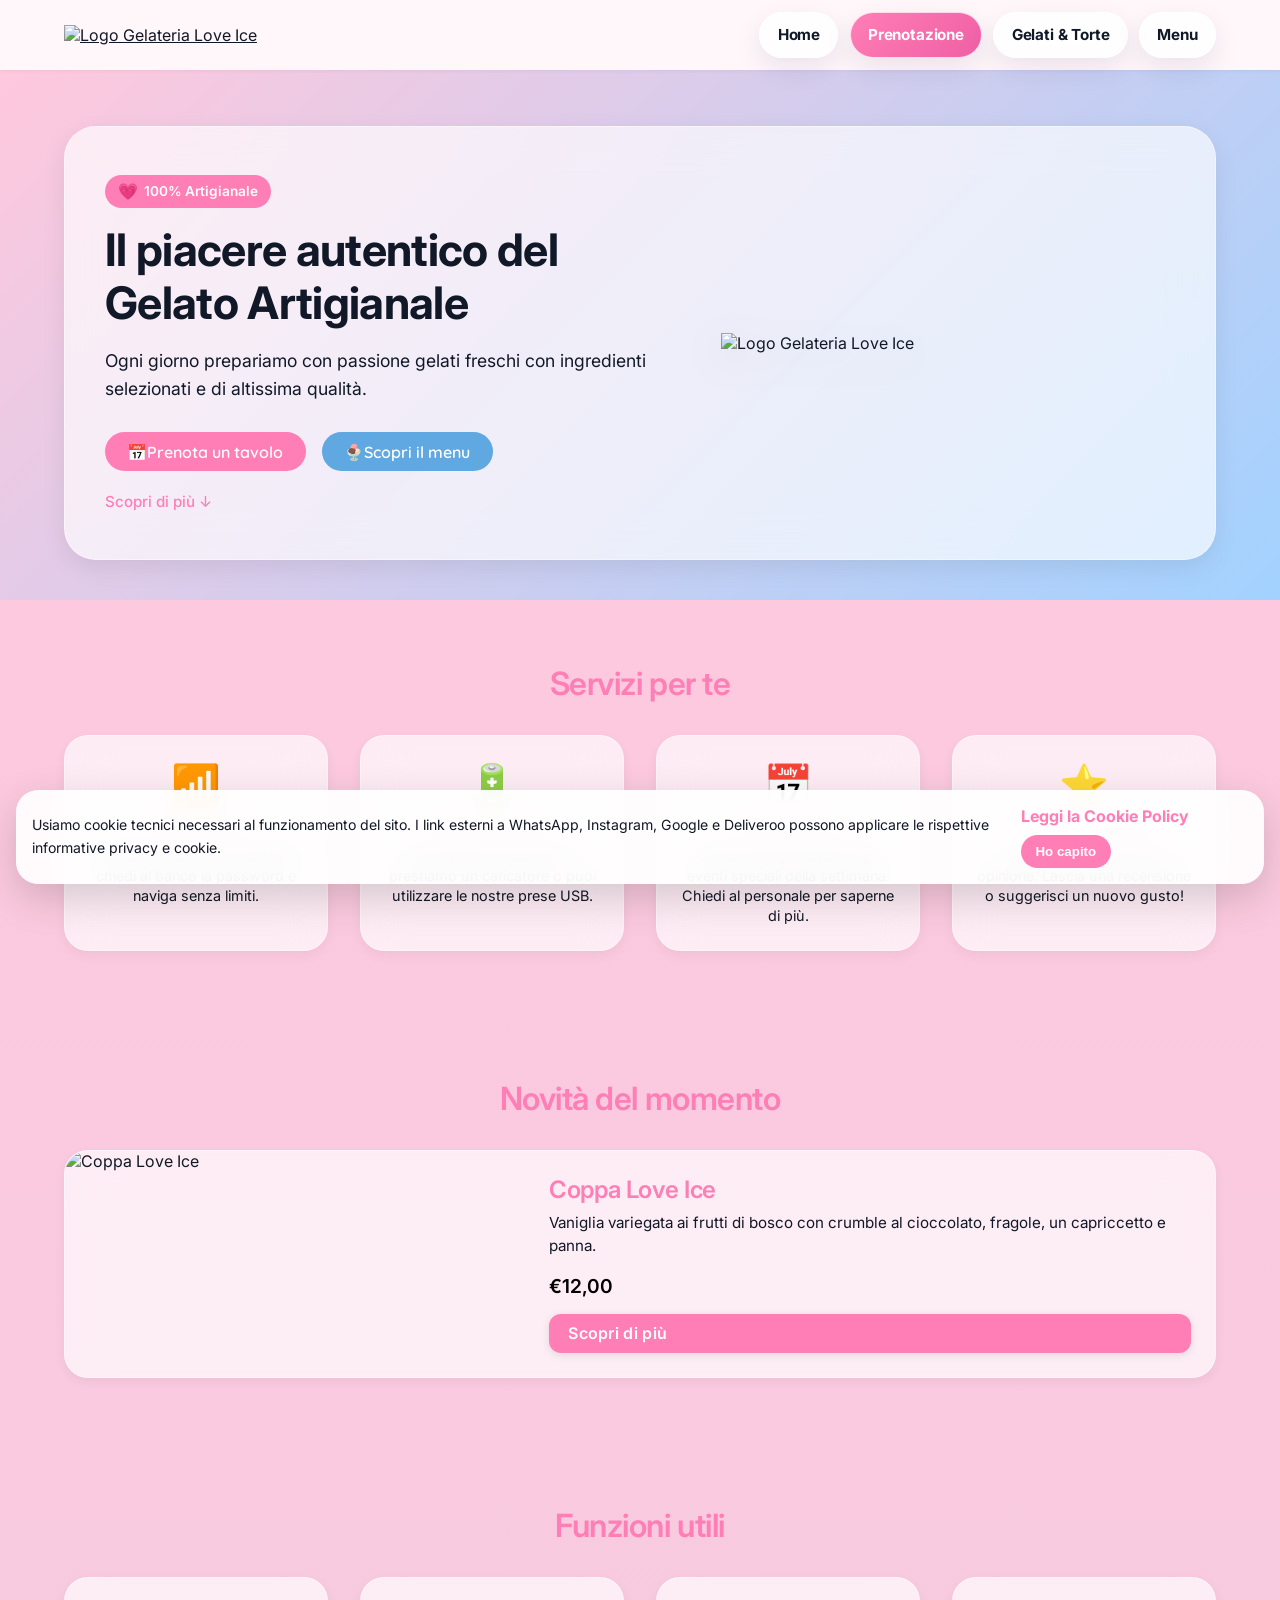
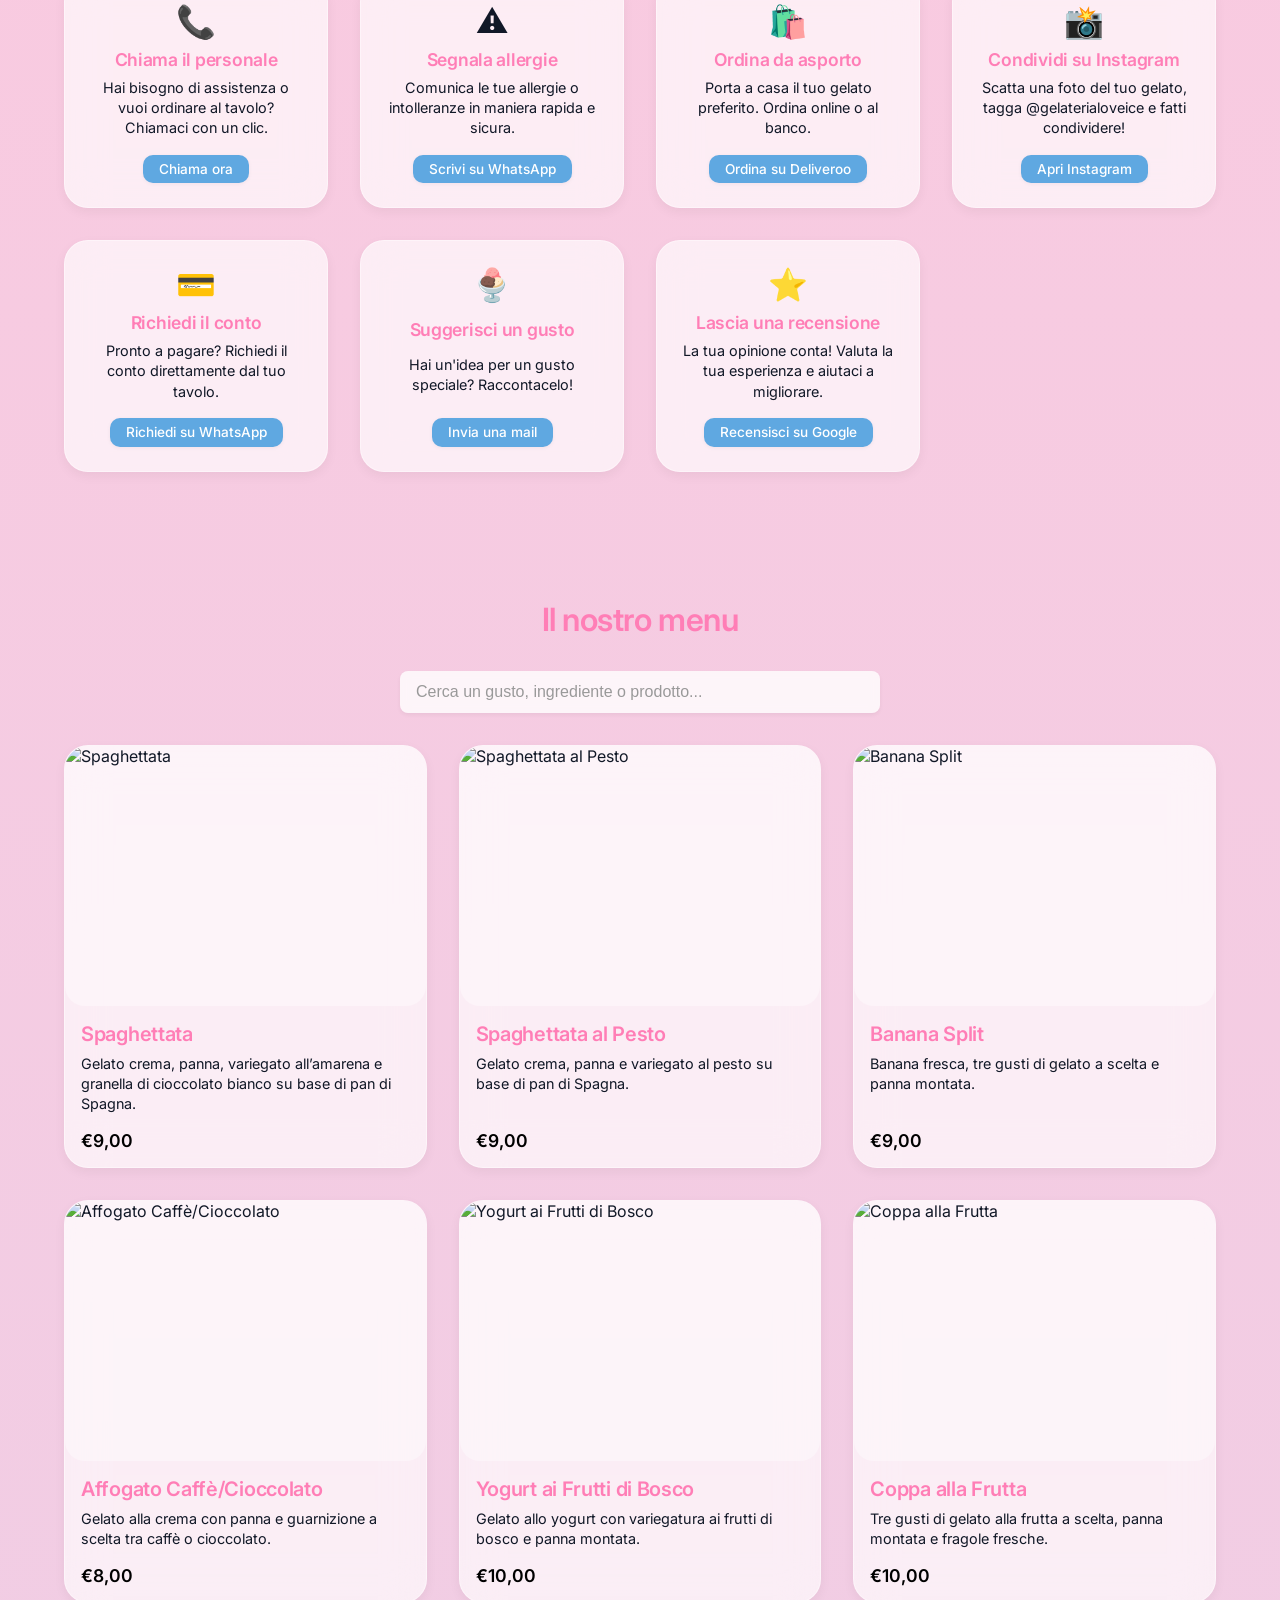
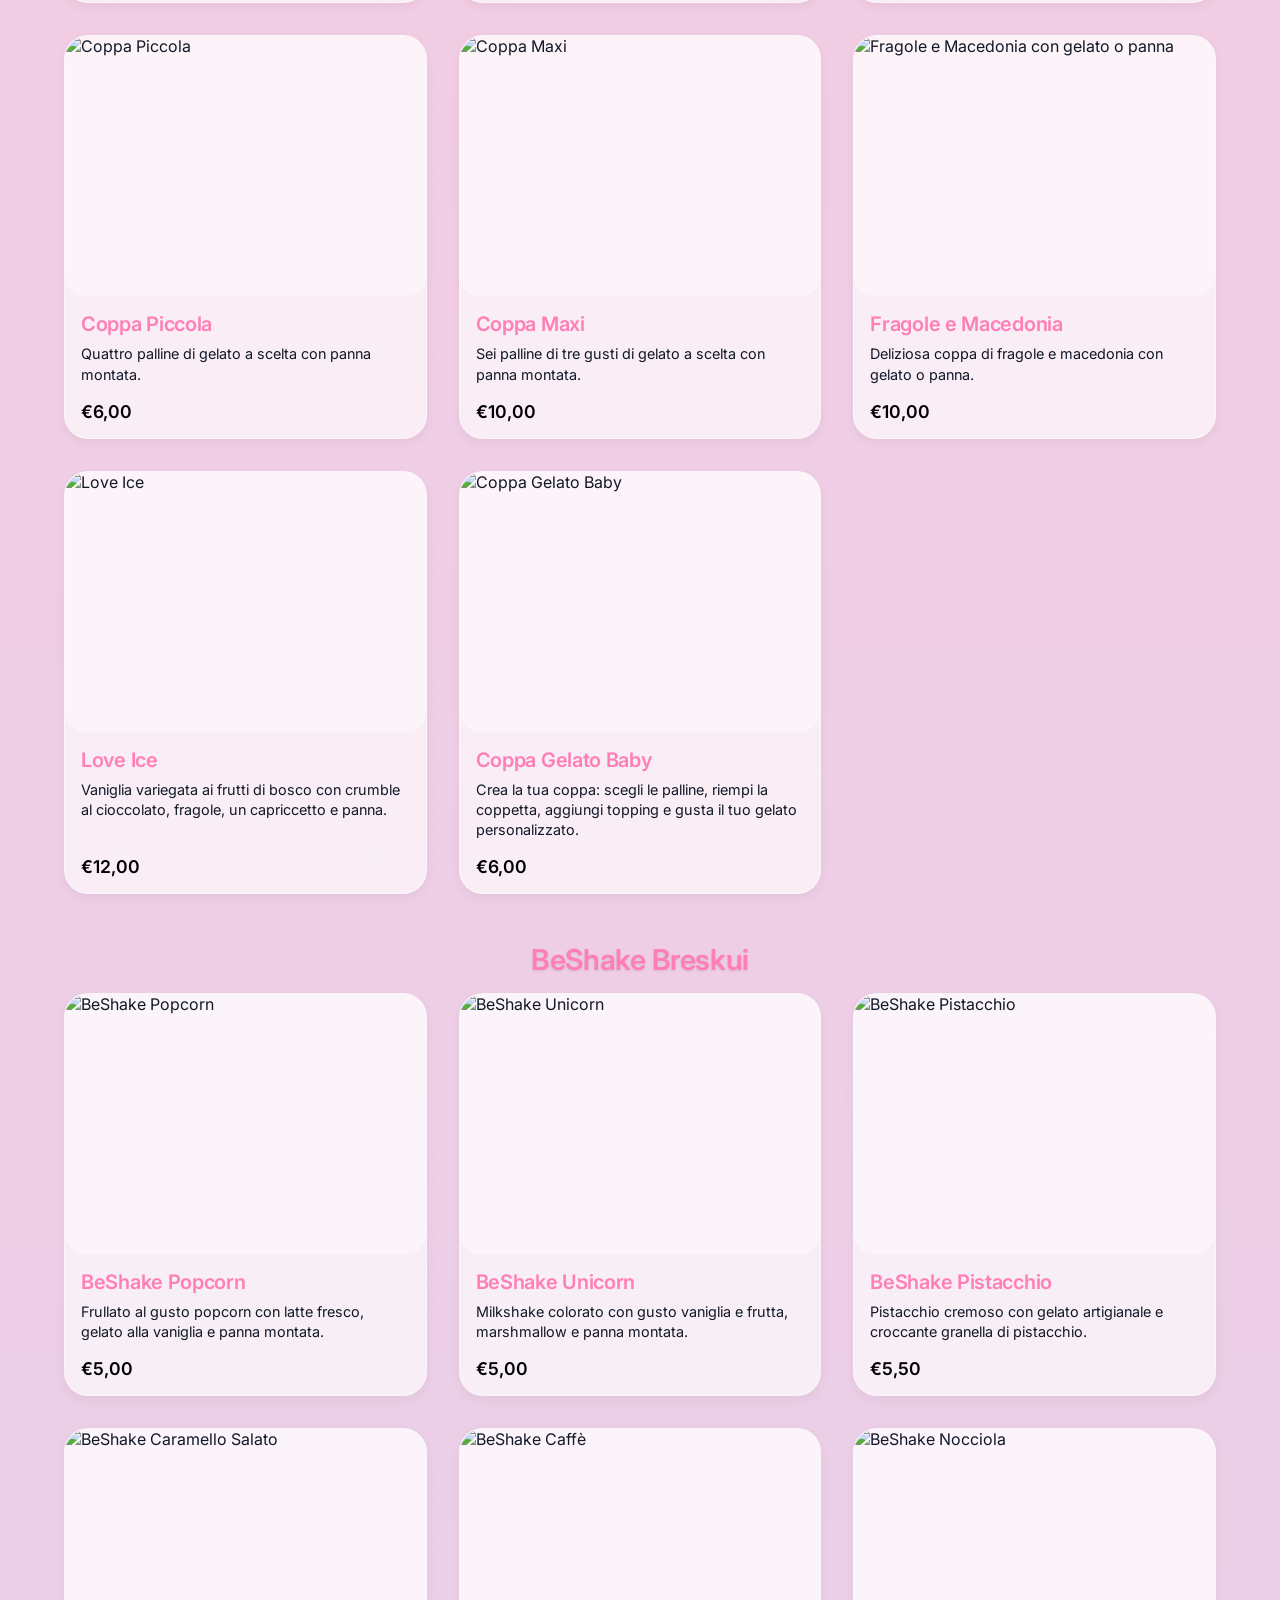
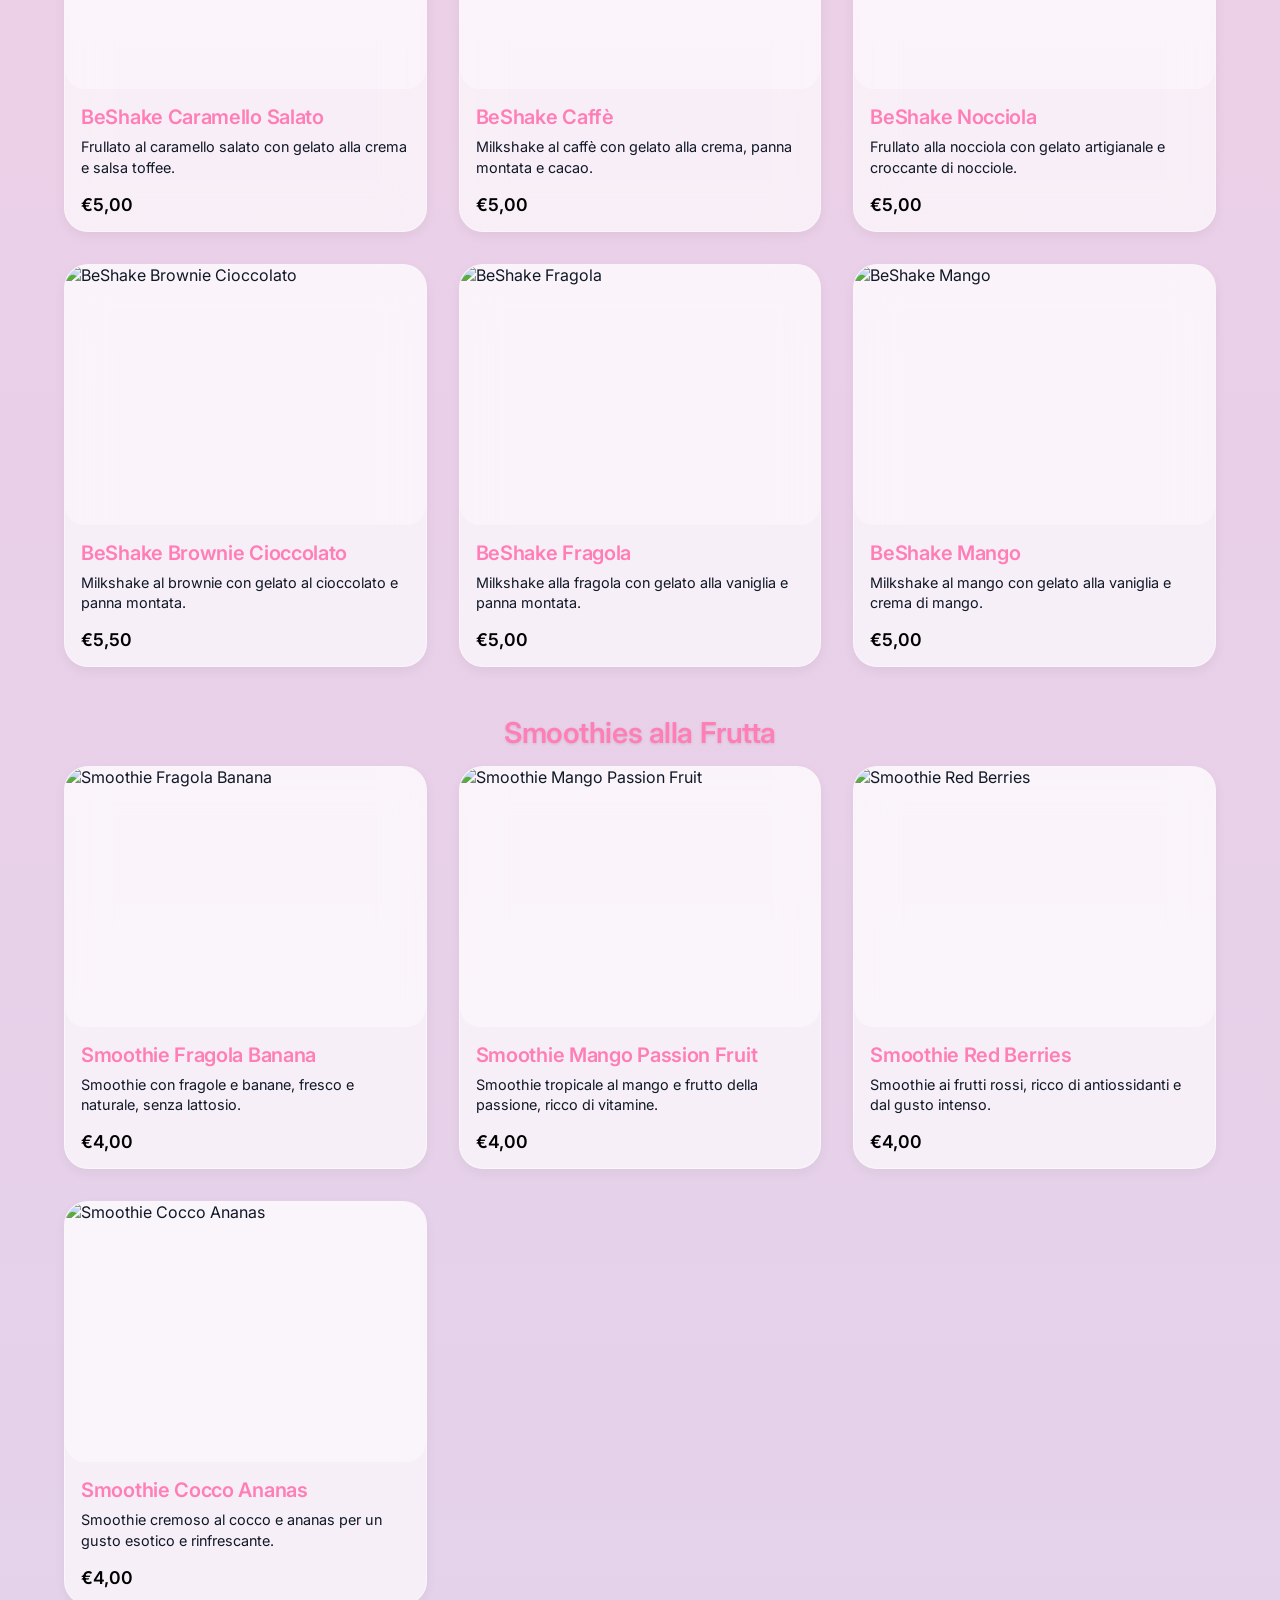
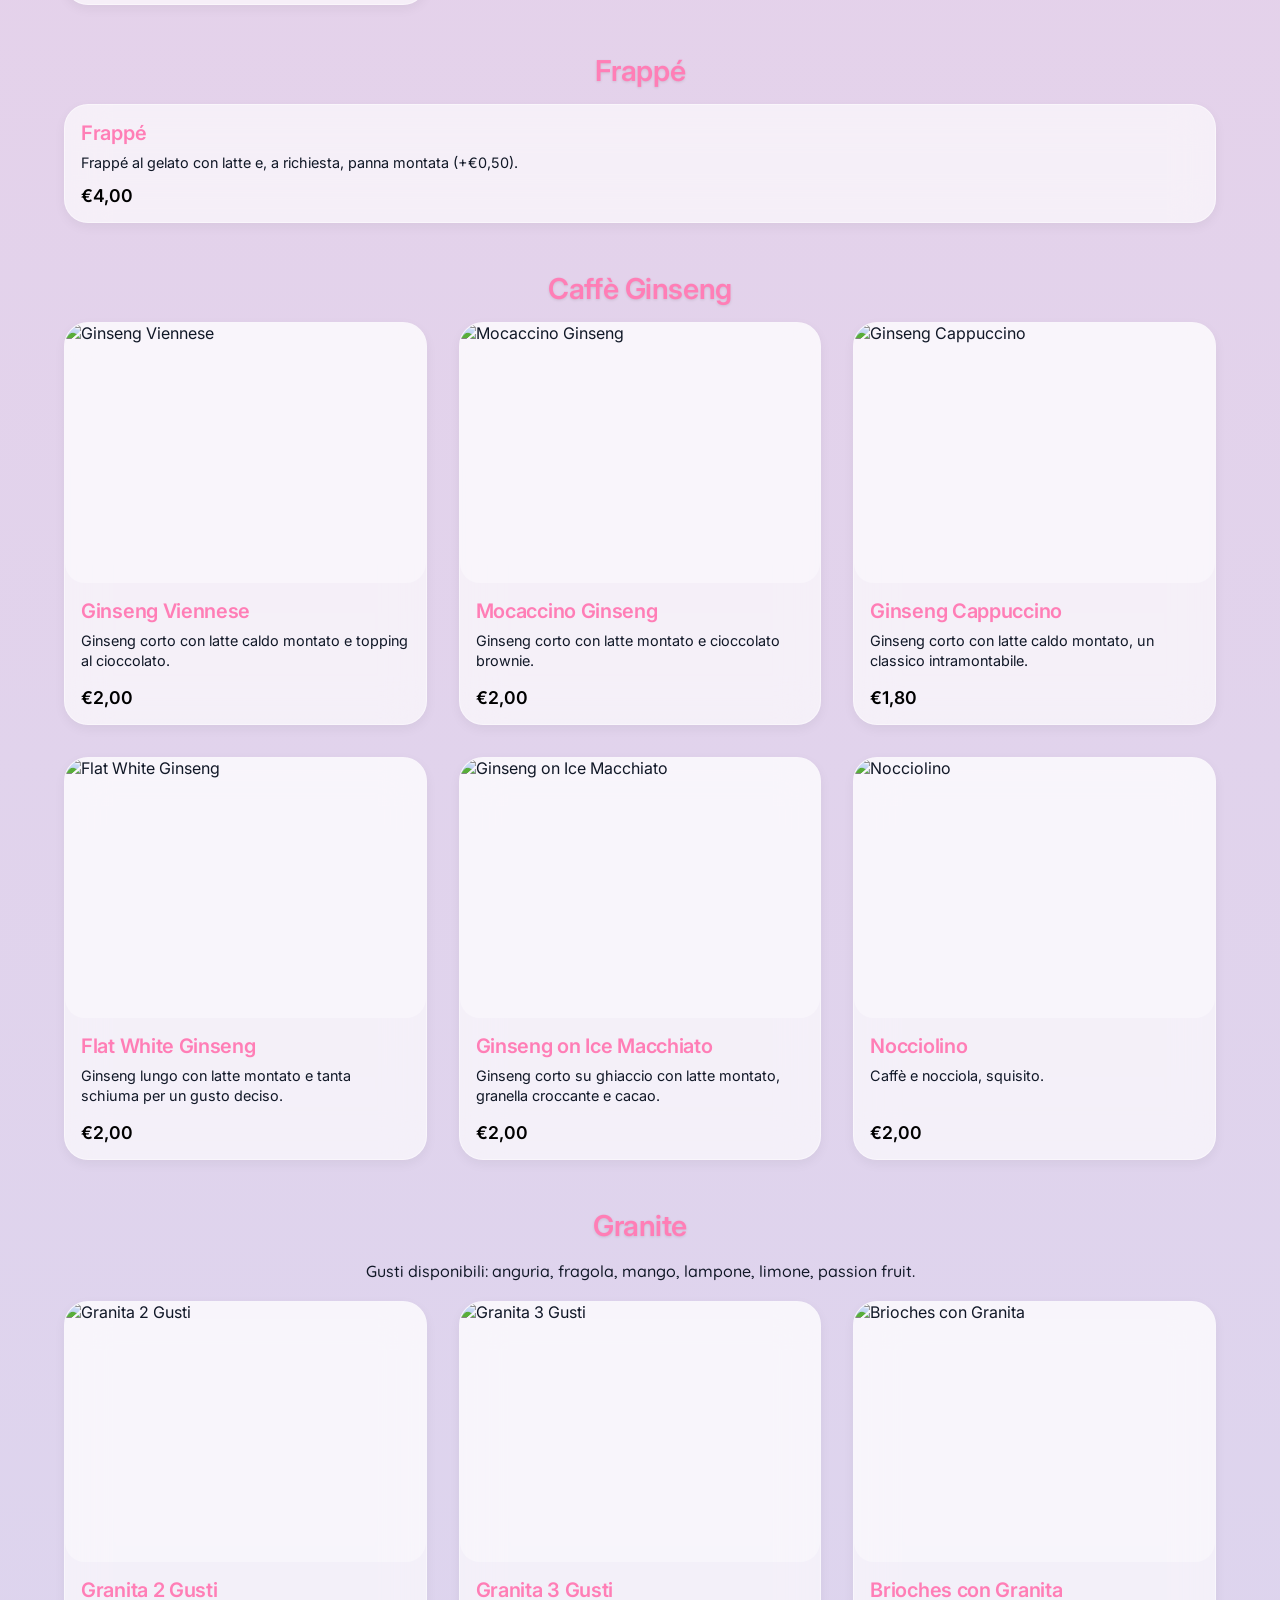
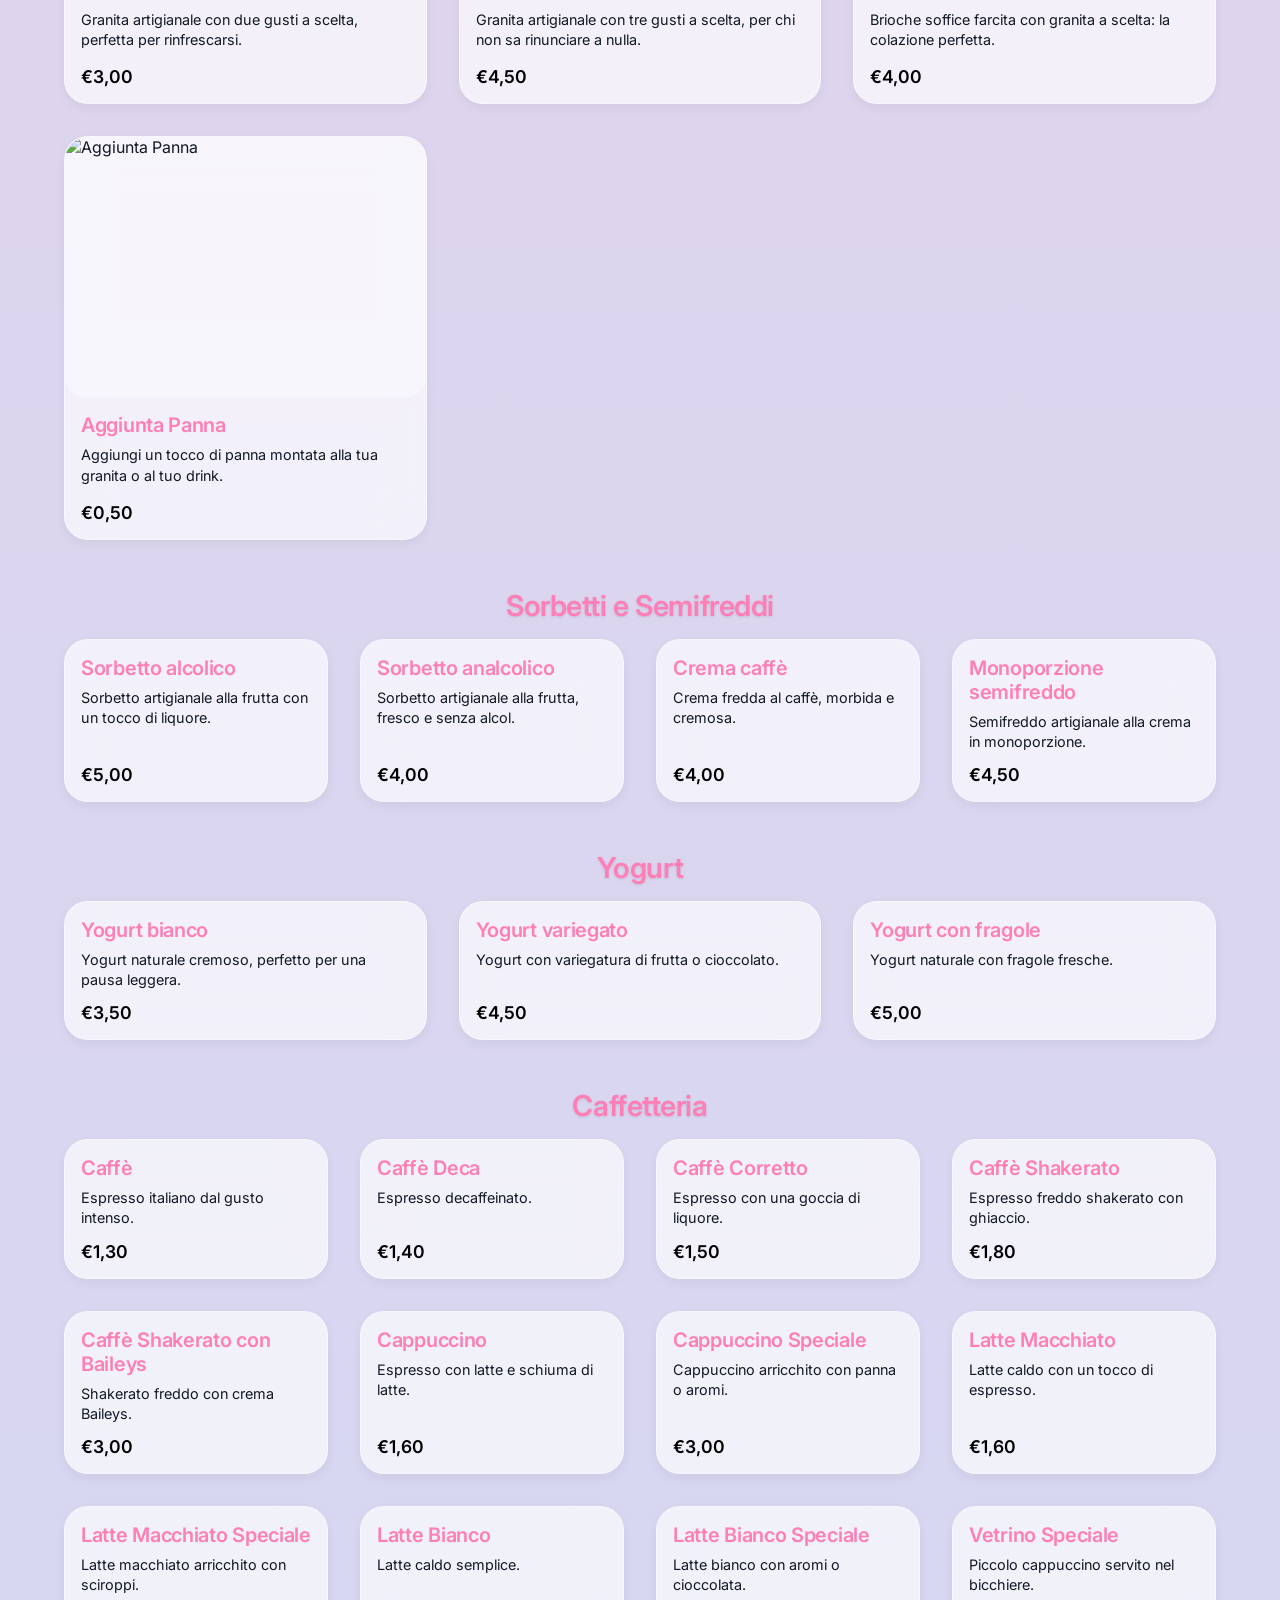
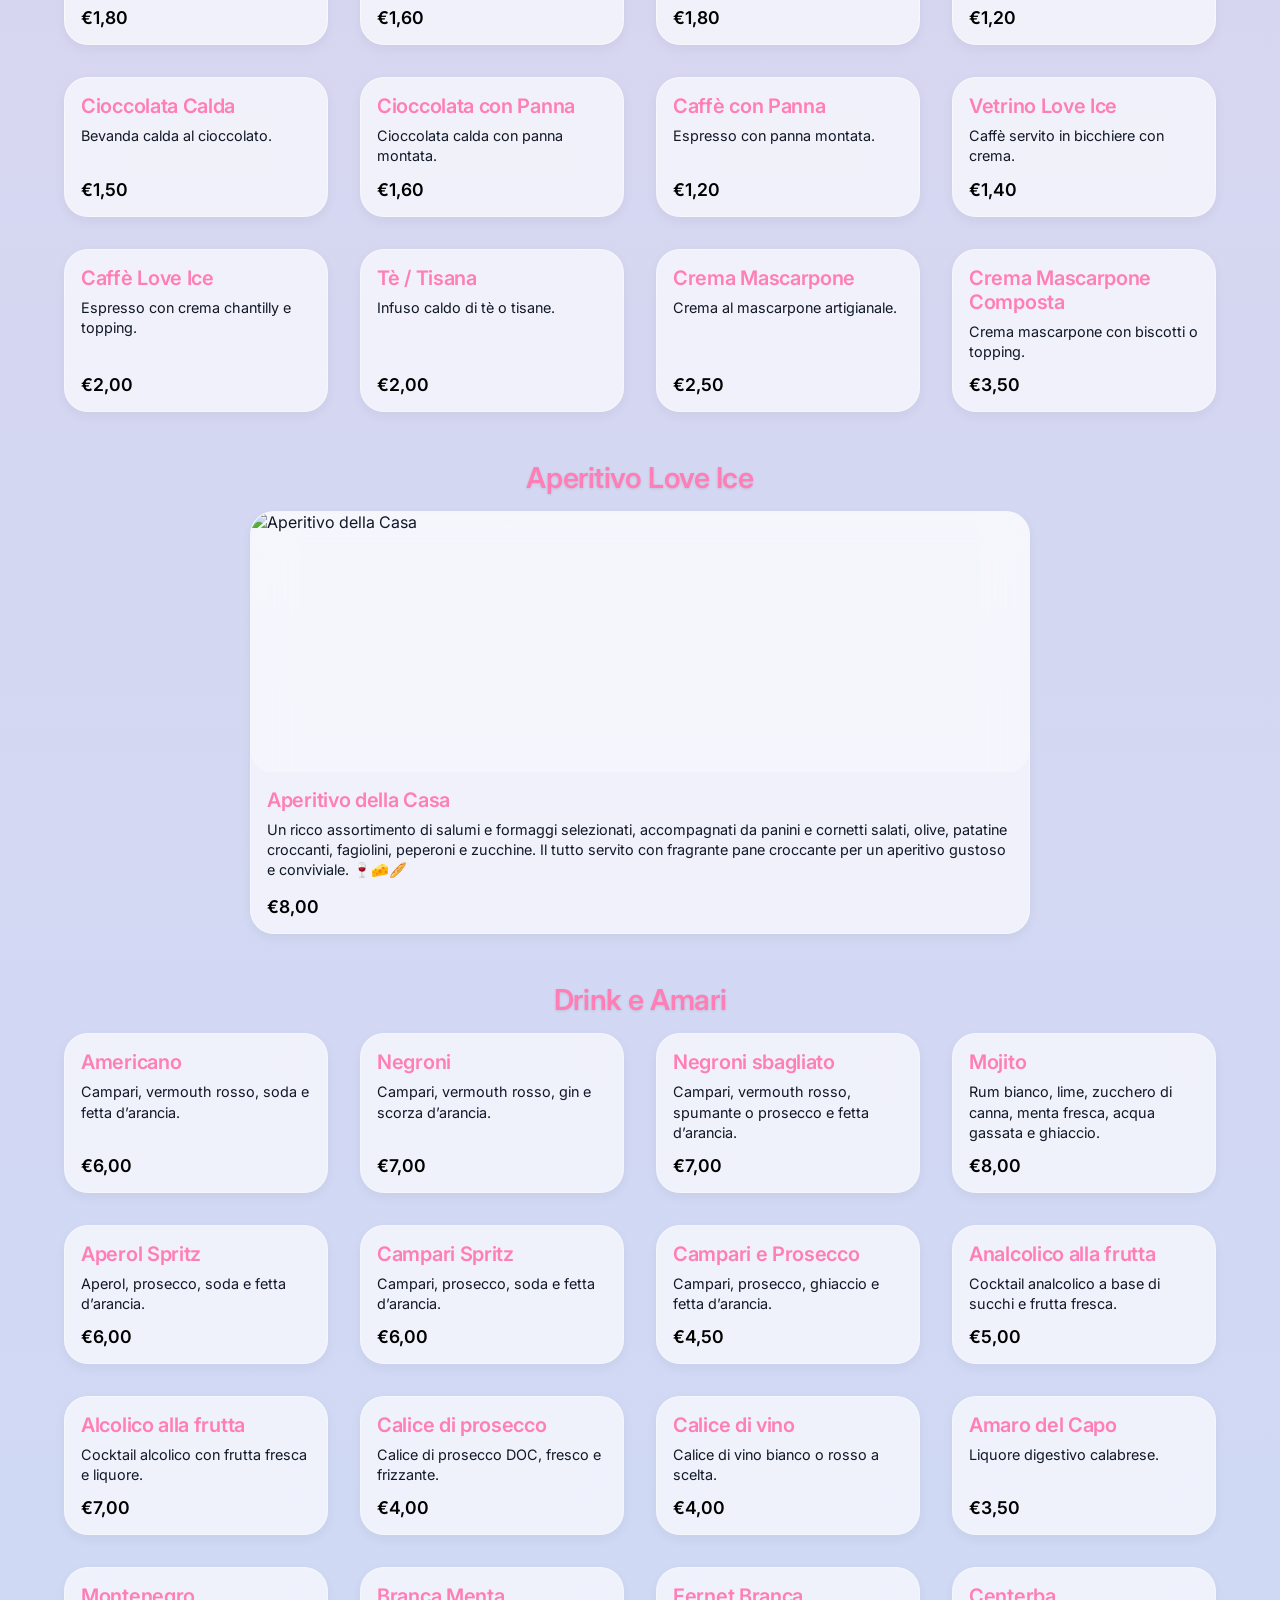
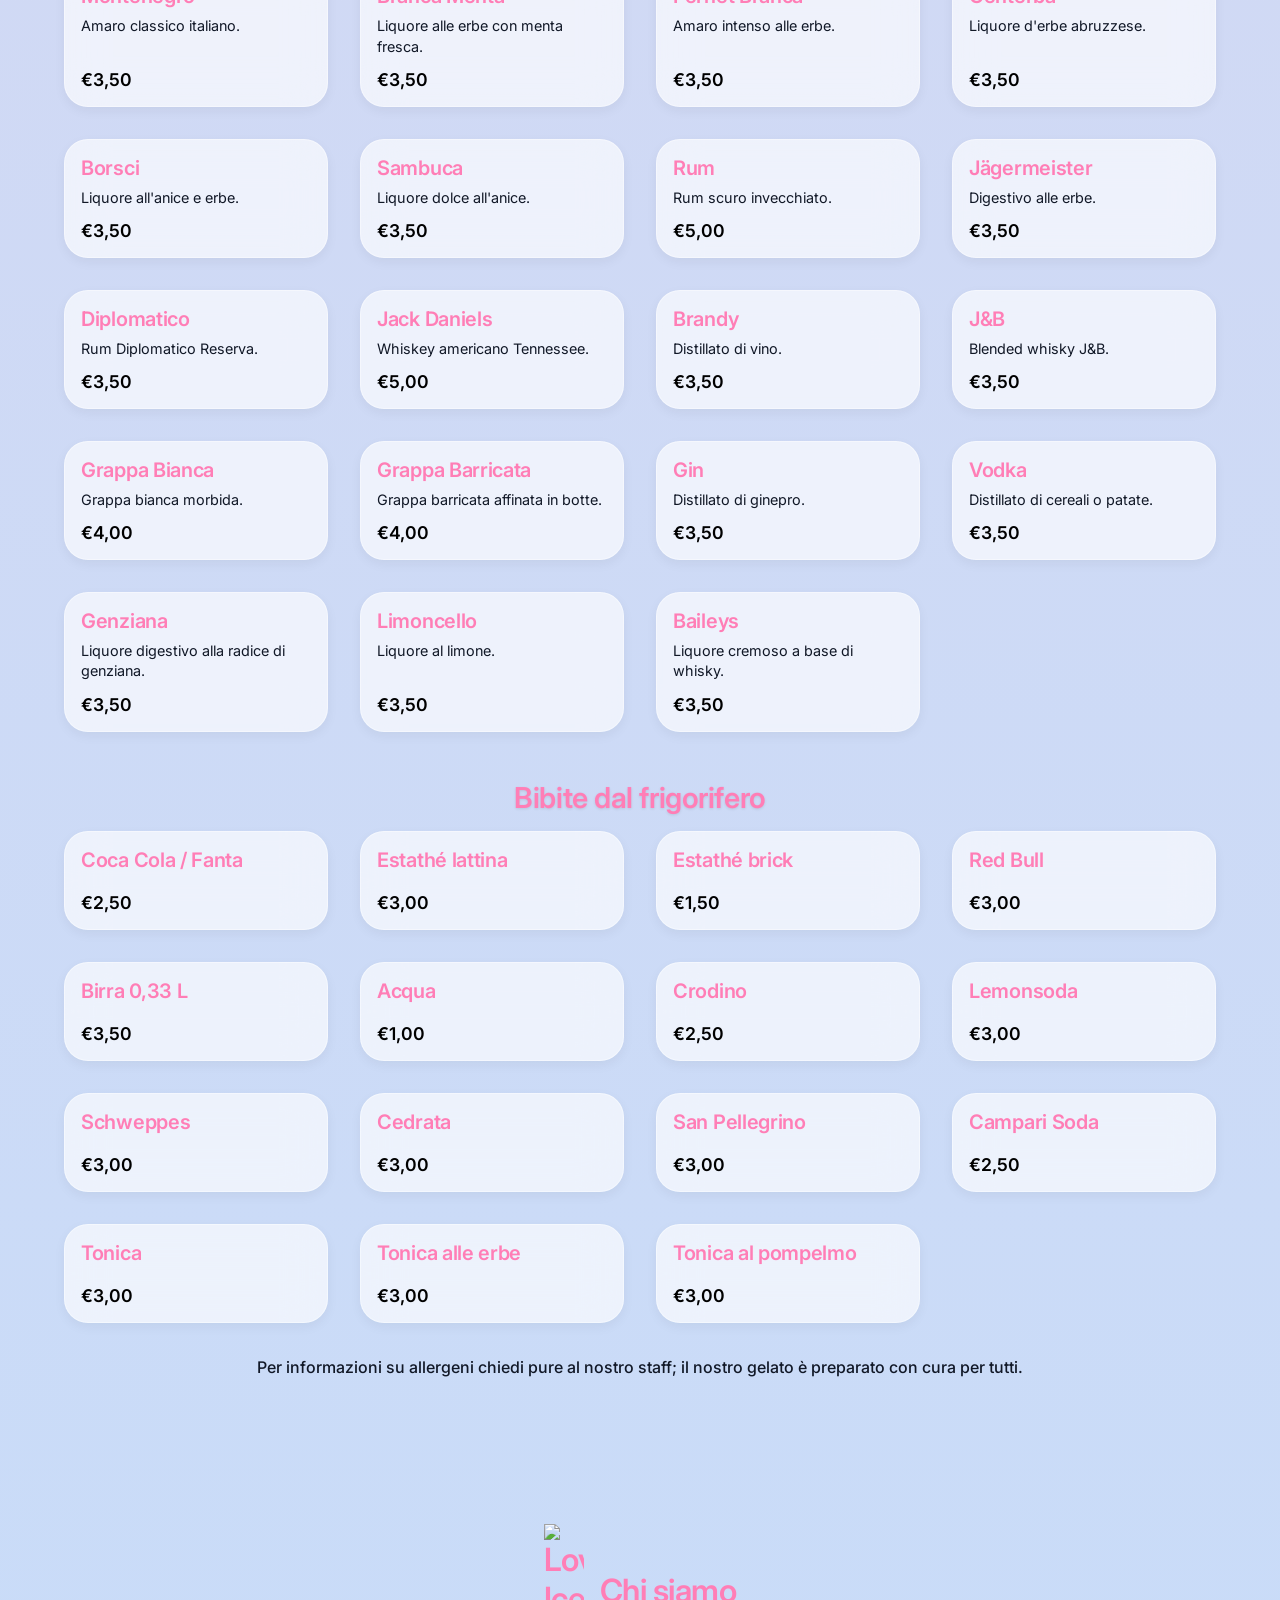
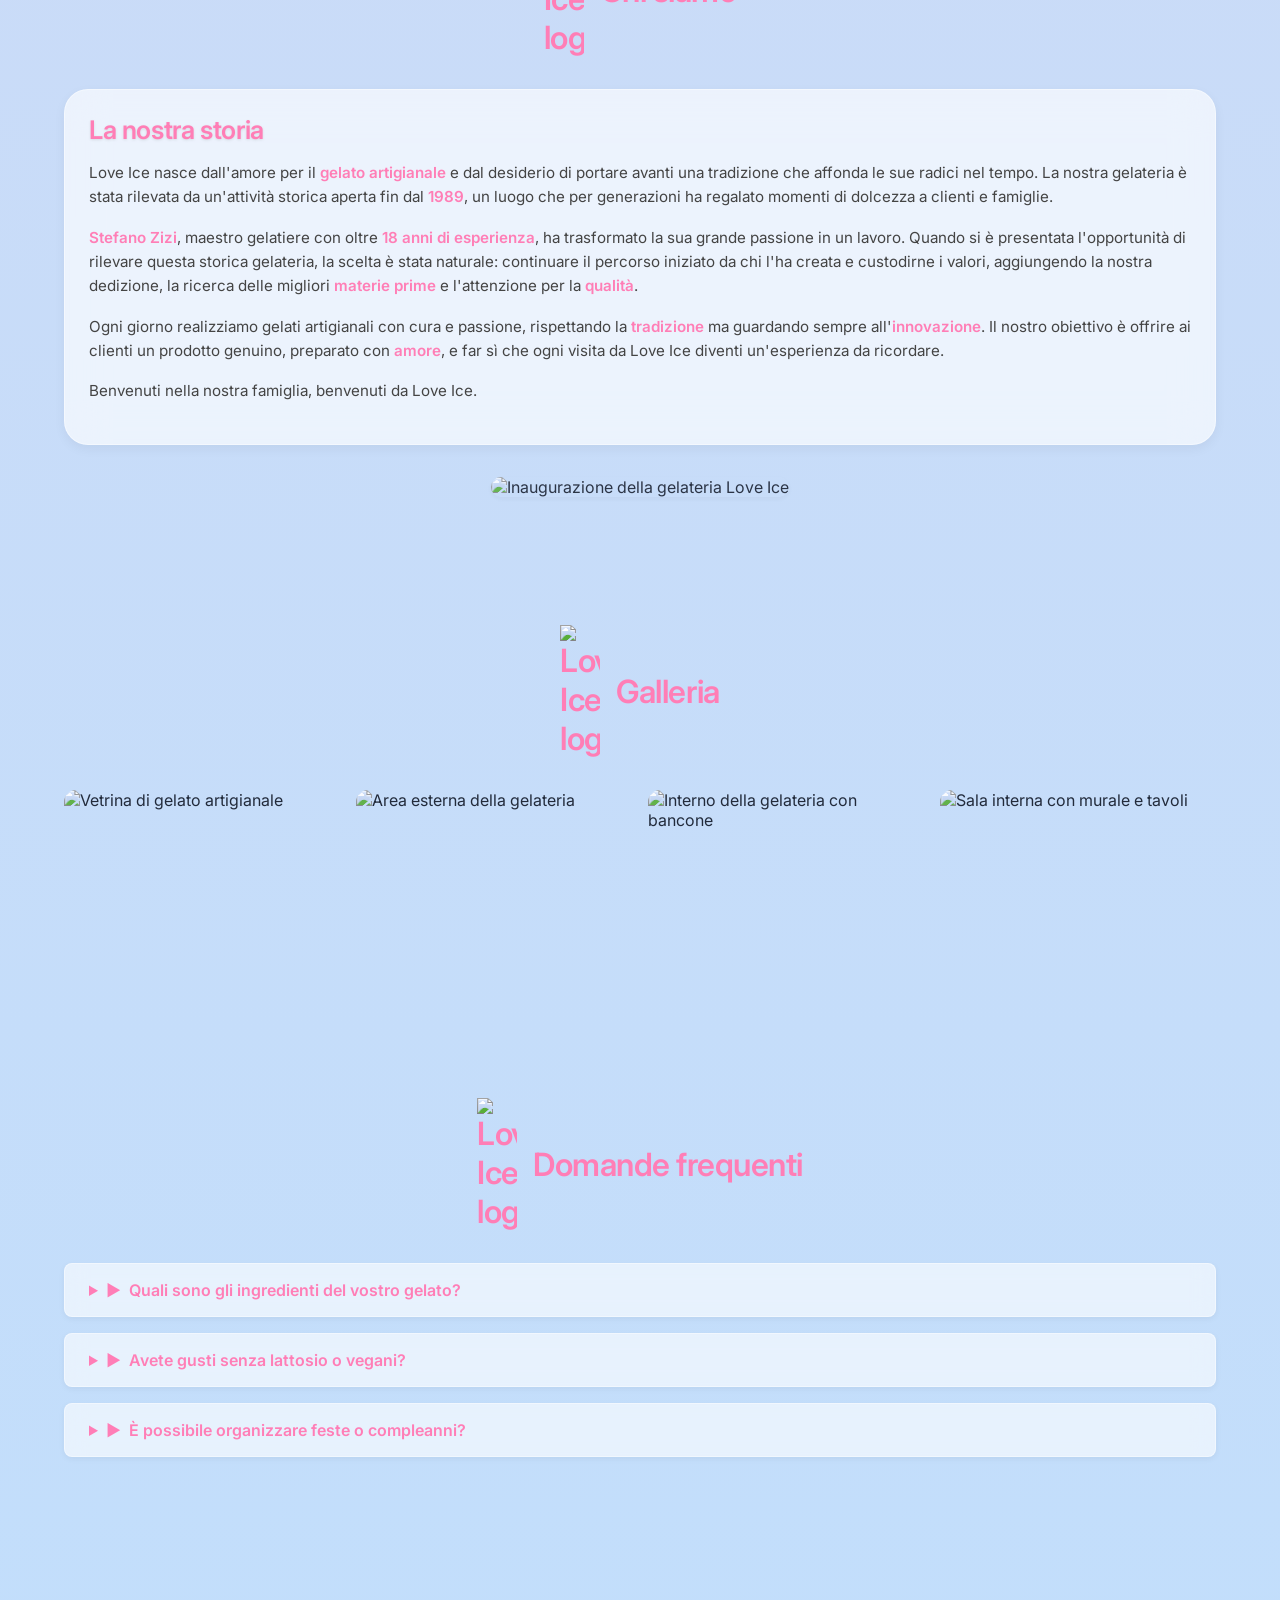
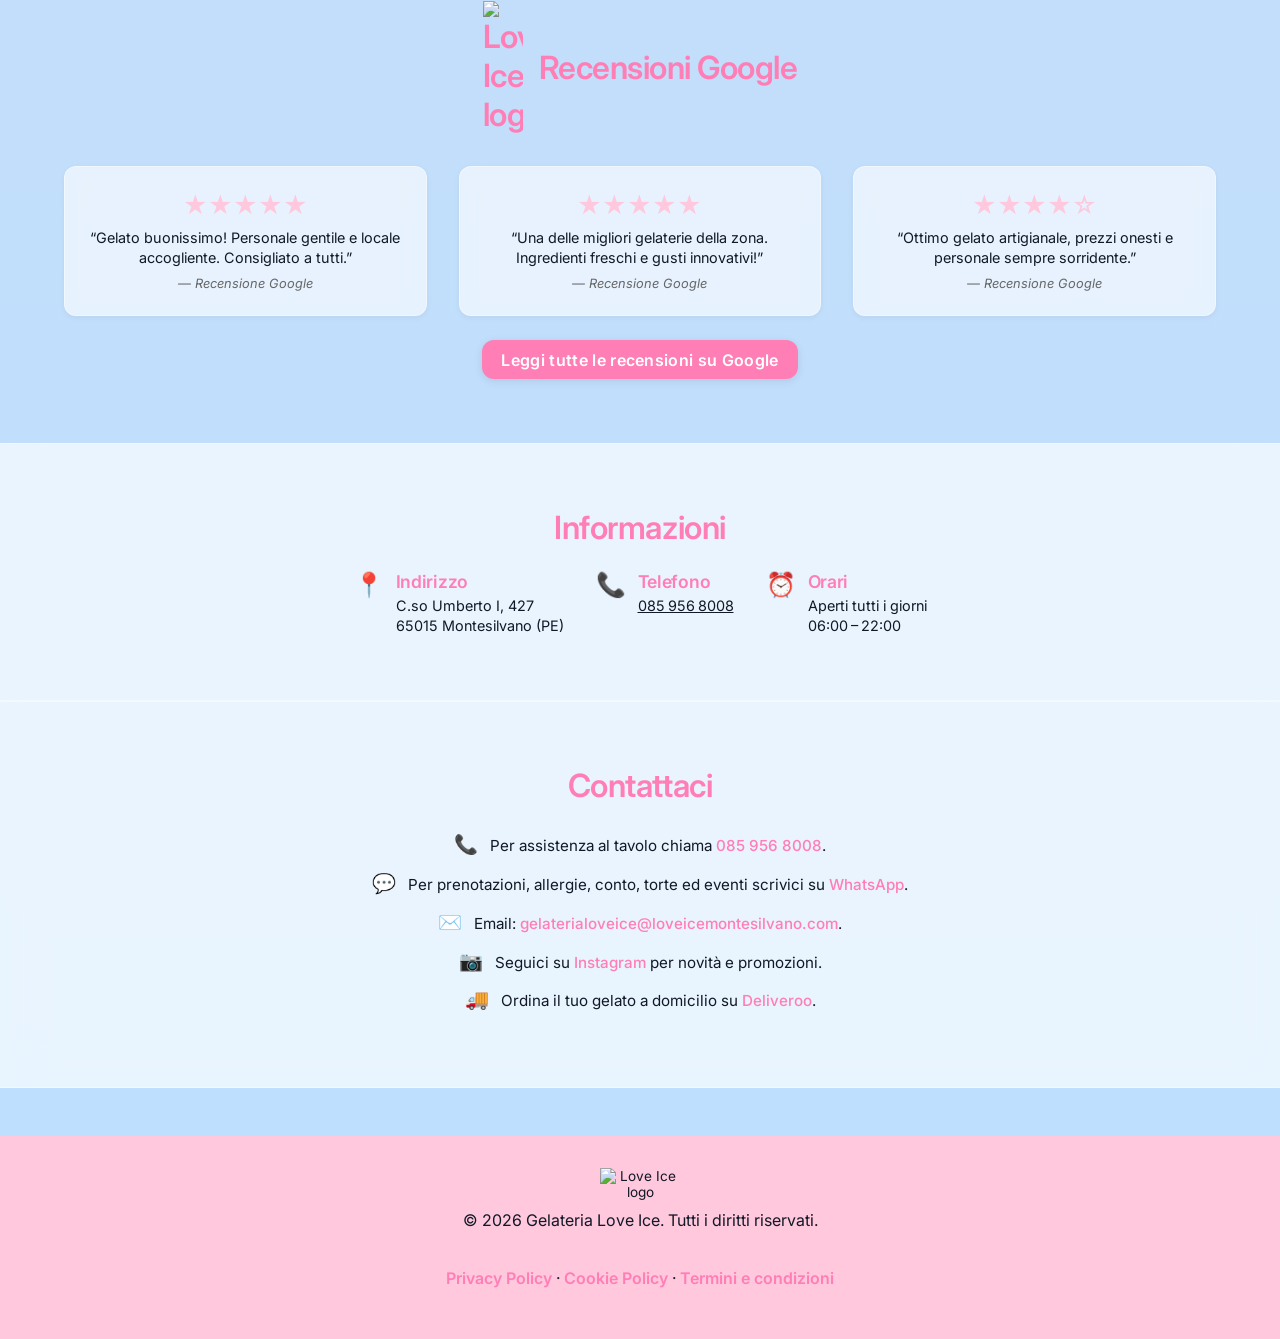
==== index.html @ 6ed5bb7e "Add files via upload Prima pubblicazione sito Love Ice" ====
<!DOCTYPE html>

<html lang="it">
<head>
<meta charset="utf-8"/>
<meta content="width=device-width, initial-scale=1.0" name="viewport"/>
<title>Gelateria Love Ice · Menu</title>
<!-- I font premium sono importati direttamente nel file CSS -->
<!-- Site Styles -->
<!-- Aggiungi un parametro di versione per forzare il ricaricamento della cache CSS -->
<!-- Aggiorna la versione del CSS per forzare il ricaricamento della cache -->
<link href="style.css?v=12" rel="stylesheet"/>
</head>
<body>
<!-- Navigation bar -->
<header class="navbar premium-navbar">
<div class="container nav-shell">
<a aria-label="Gelateria Love Ice - Home" class="brand" href="index.html#home">
<img alt="Logo Gelateria Love Ice" class="logo" src="images/logo_transparent.png"/>
</a>
<nav aria-label="Azioni principali" class="top-actions"><a class="nav-pill" href="index.html#home">Home</a>
<a class="nav-pill nav-pill-primary" href="https://wa.me/393332537622?text=Ciao%20Love%20Ice%2C%20vorrei%20fare%20una%20prenotazione." rel="noopener noreferrer" target="_blank">Prenotazione</a>
<a class="nav-pill" href="gelati_e_torte.html">Gelati &amp; Torte</a>
<a class="nav-pill" href="index.html#menu">Menu</a>
</nav>
</div>
</header>
<!-- Overlay per il menu mobile -->
<!-- Hero section (Home) -->
<section class="hero-section home-hero" id="home">
<div class="hero-card">
<div class="hero-card-left">
<!-- Badge 100% Artigianale -->
<div class="hero-badge"><span class="badge-icon">💗</span> 100% Artigianale</div>
<!-- Titolo principale -->
<h1 class="hero-card-title">Il piacere autentico del <span class="highlight">Gelato Artigianale</span></h1>
<!-- Descrizione -->
<p class="hero-card-description">Ogni giorno prepariamo con passione gelati freschi con ingredienti selezionati e di altissima qualità.</p>
<!-- Pulsanti di invito all'azione -->
<div class="hero-card-buttons">
<a class="btn-primary btn-hero" href="https://wa.me/393332537622?text=Ciao%20Love%20Ice%2C%20vorrei%20fare%20una%20prenotazione." rel="noopener noreferrer" target="_blank"><span class="btn-icon">📅</span>Prenota un tavolo</a>
<a class="btn-secondary btn-hero" href="#menu"><span class="btn-icon">🍨</span>Scopri il menu</a>
</div>
<!-- Link per scorrere verso il menu -->
<a class="hero-card-learn-more" href="#menu">Scopri di più ↓</a>
</div>
<div class="hero-card-right">
<img alt="Logo Gelateria Love Ice" src="images/logo_transparent.png"/>
</div>
</div>
</section>
<!-- Services section: servizi offerti al tavolo -->
<section class="services-section">
<div class="container">
<h2>Servizi per te</h2>
<div class="services-grid">
<div class="service-card">
<div class="service-icon">📶</div>
<h3>Wi‑Fi gratuito</h3>
<p>Connettiti alla nostra rete Wi‑Fi: chiedi al banco la password e naviga senza limiti.</p>
</div>
<div class="service-card">
<div class="service-icon">🔋</div>
<h3>Ricarica telefono</h3>
<p>Hai il telefono scarico? Ti prestiamo un caricatore o puoi utilizzare le nostre prese USB.</p>
</div>
<div class="service-card">
<div class="service-icon">📅</div>
<h3>Eventi &amp; novità</h3>
<p>Scopri le degustazioni e gli eventi speciali della settimana. Chiedi al personale per saperne di più.</p>
</div>
<div class="service-card">
<div class="service-icon">⭐</div>
<h3>Lascia un feedback</h3>
<p>Ci piace ascoltare la tua opinione. Lascia una recensione o suggerisci un nuovo gusto!</p>
</div>
</div>
</div>
</section>
<!-- Highlight section: novità del momento -->
<section class="highlight-section">
<div class="container">
<h2>Novità del momento</h2>
<div class="highlight-card">
<div class="highlight-img-wrapper">
<!-- Custom image for Coppa Love Ice -->
<img alt="Coppa Love Ice" class="highlight-img" src="images/love_ice.jpg"/>
</div>
<div class="highlight-content">
<h3>Coppa Love Ice</h3>
<p>Vaniglia variegata ai frutti di bosco con crumble al cioccolato, fragole, un capriccetto e panna.</p>
<span class="price">€12,00</span>
<a class="btn" href="#menu">Scopri di più</a>
</div>
</div>
</div>
</section>
<!-- Funzioni utili: strumenti interattivi -->
<section class="funzioni-section" id="funzioni">
<div class="container">
<h2>Funzioni utili</h2>
<div class="funzioni-grid">
<div class="funzione-card">
<div class="funzione-icon">📞</div>
<h3>Chiama il personale</h3>
<p>Hai bisogno di assistenza o vuoi ordinare al tavolo? Chiamaci con un clic.</p>
<a class="btn-small" href="tel:+390859568008">Chiama ora</a>
</div>
<div class="funzione-card">
<div class="funzione-icon">⚠️</div>
<h3>Segnala allergie</h3>
<p>Comunica le tue allergie o intolleranze in maniera rapida e sicura.</p>
<a class="btn-small" href="https://wa.me/393332537622?text=Ciao%20Love%20Ice%2C%20vorrei%20segnalare%20allergie%20o%20intolleranze." rel="noopener noreferrer" target="_blank">Scrivi su WhatsApp</a>
</div>
<div class="funzione-card">
<div class="funzione-icon">🛍️</div>
<h3>Ordina da asporto</h3>
<p>Porta a casa il tuo gelato preferito. Ordina online o al banco.</p>
<a class="btn-small" href="https://deliveroo.it/it/menu/Pescara/montesilvano/gelateria-love-ice-di-stefano-zizi-corso-umberto-i-427" rel="noopener noreferrer" target="_blank">Ordina su Deliveroo</a>
</div>
<div class="funzione-card">
<div class="funzione-icon">📸</div>
<h3>Condividi su Instagram</h3>
<p>Scatta una foto del tuo gelato, tagga @gelaterialoveice e fatti condividere!</p>
<a class="btn-small" href="https://www.instagram.com/gelateria_love_ice/" rel="noopener noreferrer" target="_blank">Apri Instagram</a>
</div>
<div class="funzione-card">
<div class="funzione-icon">💳</div>
<h3>Richiedi il conto</h3>
<p>Pronto a pagare? Richiedi il conto direttamente dal tuo tavolo.</p>
<a class="btn-small" href="https://wa.me/393332537622?text=Ciao%20Love%20Ice%2C%20vorrei%20richiedere%20il%20conto%20al%20tavolo." rel="noopener noreferrer" target="_blank">Richiedi su WhatsApp</a>
</div>
<div class="funzione-card">
<div class="funzione-icon">🍨</div>
<h3>Suggerisci un gusto</h3>
<p>Hai un'idea per un gusto speciale? Raccontacelo!</p>
<a class="btn-small" href="mailto:gelaterialoveice@loveicemontesilvano.com?subject=Suggerimento%20nuovo%20gusto">Invia una mail</a>
</div>
<div class="funzione-card">
<div class="funzione-icon">⭐</div>
<h3>Lascia una recensione</h3>
<p>La tua opinione conta! Valuta la tua esperienza e aiutaci a migliorare.</p>
<a class="btn-small" href="https://www.google.com/search?q=Gelateria+Love+Ice+Corso+Umberto+I+427+Montesilvano+recensioni" rel="noopener noreferrer" target="_blank">Recensisci su Google</a>
</div>
</div>
</div>
</section>
<!-- Menu section -->
<section class="menu-section" id="menu">
<div class="container">
<h2>Il nostro menu</h2>
<!-- Barra di ricerca per filtrare i prodotti del menu -->
<div class="menu-search">
<input id="menu-search" placeholder="Cerca un gusto, ingrediente o prodotto..." type="text"/>
</div>
<div class="menu-grid">
<!-- Spaghettata -->
<div class="menu-item">
<!-- Mostra l'immagine completa della spaghettata classica -->
<img alt="Spaghettata" class="item-img" src="images/spaghettata.jpg"/>
<div class="item-content">
<h3>Spaghettata</h3>
<p>Gelato crema, panna, variegato all’amarena e granella di cioccolato bianco su base di pan di Spagna.</p>
<span class="price">€9,00</span>
</div>
</div>
<!-- Spaghettata al Pesto -->
<div class="menu-item">
<!-- Custom image for Spaghettata al Pesto -->
<img alt="Spaghettata al Pesto" class="item-img" src="images/spaghettata-pesto.jpeg"/>
<div class="item-content">
<h3>Spaghettata al Pesto</h3>
<p>Gelato crema, panna e variegato al pesto su base di pan di Spagna.</p>
<span class="price">€9,00</span>
</div>
</div>
<!-- Banana Split -->
<div class="menu-item">
<!-- Custom image for Banana Split -->
<img alt="Banana Split" class="item-img" src="images/banana-split.jpeg"/>
<div class="item-content">
<h3>Banana Split</h3>
<p>Banana fresca, tre gusti di gelato a scelta e panna montata.</p>
<span class="price">€9,00</span>
</div>
</div>
<!-- Affogato Caffè/Cioccolato -->
<div class="menu-item">
<!-- Custom image for Affogato Caffè/Cioccolato -->
<img alt="Affogato Caffè/Cioccolato" class="item-img" src="images/affogato.jpeg"/>
<div class="item-content">
<h3>Affogato Caffè/Cioccolato</h3>
<p>Gelato alla crema con panna e guarnizione a scelta tra caffè o cioccolato.</p>
<span class="price">€8,00</span>
</div>
</div>
<!-- Yogurt ai Frutti di Bosco -->
<div class="menu-item">
<!-- Immagine reale dello yogurt ai frutti di bosco -->
<img alt="Yogurt ai Frutti di Bosco" class="item-img" src="images/yogurt_frutti_bosco.jpg"/>
<div class="item-content">
<h3>Yogurt ai Frutti di Bosco</h3>
<p>Gelato allo yogurt con variegatura ai frutti di bosco e panna montata.</p>
<span class="price">€10,00</span>
</div>
</div>
<!-- Coppa alla Frutta -->
<div class="menu-item">
<!-- Custom image for Coppa alla Frutta -->
<img alt="Coppa alla Frutta" class="item-img" src="images/coppa_frutta.jpg"/>
<div class="item-content">
<h3>Coppa alla Frutta</h3>
<p>Tre gusti di gelato alla frutta a scelta, panna montata e fragole fresche.</p>
<span class="price">€10,00</span>
</div>
</div>
<!-- Coppa Piccola -->
<div class="menu-item">
<!-- Custom image for Coppa Piccola -->
<img alt="Coppa Piccola" class="item-img" src="images/coppa_piccola.jpg"/>
<div class="item-content">
<h3>Coppa Piccola</h3>
<p>Quattro palline di gelato a scelta con panna montata.</p>
<span class="price">€6,00</span>
</div>
</div>
<!-- Coppa Maxi -->
<div class="menu-item">
<!-- Custom image for Coppa Maxi -->
<img alt="Coppa Maxi" class="item-img" src="images/coppa_maxi.jpg"/>
<div class="item-content">
<h3>Coppa Maxi</h3>
<p>Sei palline di tre gusti di gelato a scelta con panna montata.</p>
<span class="price">€10,00</span>
</div>
</div>
<!-- Fragole e Macedonia con gelato o panna -->
<div class="menu-item">
<!-- Custom image for Fragole e Macedonia con gelato o panna -->
<img alt="Fragole e Macedonia con gelato o panna" class="item-img" src="images/fragole-macedonia.jpeg"/>
<div class="item-content">
<h3>Fragole e Macedonia</h3>
<p>Deliziosa coppa di fragole e macedonia con gelato o panna.</p>
<span class="price">€10,00</span>
</div>
</div>
<!-- Love Ice -->
<div class="menu-item">
<!-- Custom image for Love Ice -->
<img alt="Love Ice" class="item-img" src="images/love_ice.jpg"/>
<div class="item-content">
<h3>Love Ice</h3>
<p>Vaniglia variegata ai frutti di bosco con crumble al cioccolato, fragole, un capriccetto e panna.</p>
<span class="price">€12,00</span>
</div>
</div>
<!-- Coppa Gelato Baby -->
<div class="menu-item">
<!-- Custom image for Coppa Gelato Baby -->
<img alt="Coppa Gelato Baby" class="item-img" src="images/coppa_baby.jpg"/>
<div class="item-content">
<h3>Coppa Gelato Baby</h3>
<p>Crea la tua coppa: scegli le palline, riempi la coppetta, aggiungi topping e gusta il tuo gelato personalizzato.</p>
<span class="price">€6,00</span>
</div>
</div>
</div>
<!-- New menu categories -->
<!-- Beshake Breskui Section -->
<h3 class="menu-category-title">BeShake Breskui</h3>
<div class="menu-grid">
<div class="menu-item">
<img alt="BeShake Popcorn" class="item-img" src="images/popcorn.jpg"/>
<div class="item-content">
<h3>BeShake Popcorn</h3>
<p>Frullato al gusto popcorn con latte fresco, gelato alla vaniglia e panna montata.</p>
<span class="price">€5,00</span>
</div>
</div>
<div class="menu-item">
<img alt="BeShake Unicorn" class="item-img" src="images/unicorn.jpg"/>
<div class="item-content">
<h3>BeShake Unicorn</h3>
<p>Milkshake colorato con gusto vaniglia e frutta, marshmallow e panna montata.</p>
<span class="price">€5,00</span>
</div>
</div>
<div class="menu-item">
<img alt="BeShake Pistacchio" class="item-img" src="images/pistacchio.jpg"/>
<div class="item-content">
<h3>BeShake Pistacchio</h3>
<p>Pistacchio cremoso con gelato artigianale e croccante granella di pistacchio.</p>
<span class="price">€5,50</span>
</div>
</div>
<div class="menu-item">
<img alt="BeShake Caramello Salato" class="item-img" src="images/caramello_salato.jpg"/>
<div class="item-content">
<h3>BeShake Caramello Salato</h3>
<p>Frullato al caramello salato con gelato alla crema e salsa toffee.</p>
<span class="price">€5,00</span>
</div>
</div>
<div class="menu-item">
<img alt="BeShake Caffè" class="item-img" src="images/caffe.jpg"/>
<div class="item-content">
<h3>BeShake Caffè</h3>
<p>Milkshake al caffè con gelato alla crema, panna montata e cacao.</p>
<span class="price">€5,00</span>
</div>
</div>
<div class="menu-item">
<img alt="BeShake Nocciola" class="item-img" src="images/nocciola.jpg"/>
<div class="item-content">
<h3>BeShake Nocciola</h3>
<p>Frullato alla nocciola con gelato artigianale e croccante di nocciole.</p>
<span class="price">€5,00</span>
</div>
</div>
<div class="menu-item">
<img alt="BeShake Brownie Cioccolato" class="item-img" src="images/brownie_cioccolato.jpg"/>
<div class="item-content">
<h3>BeShake Brownie Cioccolato</h3>
<p>Milkshake al brownie con gelato al cioccolato e panna montata.</p>
<span class="price">€5,50</span>
</div>
</div>
<!-- BeShake Fragola -->
<div class="menu-item">
<img alt="BeShake Fragola" class="item-img" src="images/beshake_fragola.jpg"/>
<div class="item-content">
<h3>BeShake Fragola</h3>
<p>Milkshake alla fragola con gelato alla vaniglia e panna montata.</p>
<span class="price">€5,00</span>
</div>
</div>
<!-- BeShake Mango -->
<div class="menu-item">
<img alt="BeShake Mango" class="item-img" src="images/beshake_mango.jpg"/>
<div class="item-content">
<h3>BeShake Mango</h3>
<p>Milkshake al mango con gelato alla vaniglia e crema di mango.</p>
<span class="price">€5,00</span>
</div>
</div>
</div>
<!-- Smoothies Section -->
<h3 class="menu-category-title">Smoothies alla Frutta</h3>
<div class="menu-grid">
<div class="menu-item">
<img alt="Smoothie Fragola Banana" class="item-img" src="images/fragola_banana.jpg"/>
<div class="item-content">
<h3>Smoothie Fragola Banana</h3>
<p>Smoothie con fragole e banane, fresco e naturale, senza lattosio.</p>
<span class="price">€4,00</span>
</div>
</div>
<div class="menu-item">
<img alt="Smoothie Mango Passion Fruit" class="item-img" src="images/mango_passion_fruit.jpg"/>
<div class="item-content">
<h3>Smoothie Mango Passion Fruit</h3>
<p>Smoothie tropicale al mango e frutto della passione, ricco di vitamine.</p>
<span class="price">€4,00</span>
</div>
</div>
<div class="menu-item">
<img alt="Smoothie Red Berries" class="item-img" src="images/red_berries.jpg"/>
<div class="item-content">
<h3>Smoothie Red Berries</h3>
<p>Smoothie ai frutti rossi, ricco di antiossidanti e dal gusto intenso.</p>
<span class="price">€4,00</span>
</div>
</div>
<div class="menu-item">
<img alt="Smoothie Cocco Ananas" class="item-img" src="images/cocco_ananas.jpg"/>
<div class="item-content">
<h3>Smoothie Cocco Ananas</h3>
<p>Smoothie cremoso al cocco e ananas per un gusto esotico e rinfrescante.</p>
<span class="price">€4,00</span>
</div>
</div>
</div>
<!-- Frappé Section -->
<h3 class="menu-category-title">Frappé</h3>
<div class="drinks-grid">
<div class="drink-item">
<h3>Frappé</h3>
<p>Frappé al gelato con latte e, a richiesta, panna montata (+€0,50).</p>
<span class="price">€4,00</span>
</div>
</div>
<!-- Ginseng Drinks Section -->
<h3 class="menu-category-title">Caffè Ginseng</h3>
<div class="menu-grid">
<div class="menu-item">
<img alt="Ginseng Viennese" class="item-img" src="images/ginseng_viennese.jpg"/>
<div class="item-content">
<h3>Ginseng Viennese</h3>
<p>Ginseng corto con latte caldo montato e topping al cioccolato.</p>
<span class="price">€2,00</span>
</div>
</div>
<div class="menu-item">
<img alt="Mocaccino Ginseng" class="item-img" src="images/mocaccino_ginseng.jpg"/>
<div class="item-content">
<h3>Mocaccino Ginseng</h3>
<p>Ginseng corto con latte montato e cioccolato brownie.</p>
<span class="price">€2,00</span>
</div>
</div>
<div class="menu-item">
<img alt="Ginseng Cappuccino" class="item-img" src="images/ginseng_cappuccino.jpg"/>
<div class="item-content">
<h3>Ginseng Cappuccino</h3>
<p>Ginseng corto con latte caldo montato, un classico intramontabile.</p>
<span class="price">€1,80</span>
</div>
</div>
<div class="menu-item">
<img alt="Flat White Ginseng" class="item-img" src="images/flat_white_ginseng.jpg"/>
<div class="item-content">
<h3>Flat White Ginseng</h3>
<p>Ginseng lungo con latte montato e tanta schiuma per un gusto deciso.</p>
<span class="price">€2,00</span>
</div>
</div>
<div class="menu-item">
<img alt="Ginseng on Ice Macchiato" class="item-img" src="images/ginseng_on_ice_macchiato.jpg"/>
<div class="item-content">
<h3>Ginseng on Ice Macchiato</h3>
<p>Ginseng corto su ghiaccio con latte montato, granella croccante e cacao.</p>
<span class="price">€2,00</span>
</div>
</div>
<!-- Nocciolino -->
<div class="menu-item">
<img alt="Nocciolino" class="item-img" src="images/nocciolino.jpg"/>
<div class="item-content">
<h3>Nocciolino</h3>
<p>Caffè e nocciola, squisito.</p>
<span class="price">€2,00</span>
</div>
</div>
</div>
<!-- Granite Section -->
<h3 class="menu-category-title">Granite</h3>
<!-- Elenco gusti granite posizionato sotto il titolo -->
<p class="granita-flavors">Gusti disponibili: anguria, fragola, mango, lampone, limone, passion fruit.</p>
<div class="menu-grid">
<div class="menu-item">
<img alt="Granita 2 Gusti" class="item-img" src="images/granita_piccola.jpg"/>
<div class="item-content">
<h3>Granita 2 Gusti</h3>
<p>Granita artigianale con due gusti a scelta, perfetta per rinfrescarsi.</p>
<span class="price">€3,00</span>
</div>
</div>
<div class="menu-item">
<img alt="Granita 3 Gusti" class="item-img" src="images/granita_grande.jpg"/>
<div class="item-content">
<h3>Granita 3 Gusti</h3>
<p>Granita artigianale con tre gusti a scelta, per chi non sa rinunciare a nulla.</p>
<span class="price">€4,50</span>
</div>
</div>
<div class="menu-item">
<!-- Immagine nuova della brioche con granita -->
<img alt="Brioches con Granita" class="item-img" src="images/brioches_con_granita.jpg"/>
<div class="item-content">
<h3>Brioches con Granita</h3>
<p>Brioche soffice farcita con granita a scelta: la colazione perfetta.</p>
<span class="price">€4,00</span>
</div>
</div>
<div class="menu-item">
<img alt="Aggiunta Panna" class="item-img" src="images/aggiunta_panna.jpg"/>
<div class="item-content">
<h3>Aggiunta Panna</h3>
<p>Aggiungi un tocco di panna montata alla tua granita o al tuo drink.</p>
<span class="price">€0,50</span>
</div>
</div>
</div>
<!-- Gusti della granita: elenco posizionato subito dopo la griglia -->
<!-- Sorbetti e Semifreddi Section -->
<h3 class="menu-category-title">Sorbetti e Semifreddi</h3>
<div class="drinks-grid">
<div class="drink-item">
<h3>Sorbetto alcolico</h3>
<p>Sorbetto artigianale alla frutta con un tocco di liquore.</p>
<span class="price">€5,00</span>
</div>
<div class="drink-item">
<h3>Sorbetto analcolico</h3>
<p>Sorbetto artigianale alla frutta, fresco e senza alcol.</p>
<span class="price">€4,00</span>
</div>
<div class="drink-item">
<h3>Crema caffè</h3>
<p>Crema fredda al caffè, morbida e cremosa.</p>
<span class="price">€4,00</span>
</div>
<div class="drink-item">
<h3>Monoporzione semifreddo</h3>
<p>Semifreddo artigianale alla crema in monoporzione.</p>
<span class="price">€4,50</span>
</div>
</div>
<!-- Yogurt Section -->
<h3 class="menu-category-title">Yogurt</h3>
<div class="drinks-grid">
<div class="drink-item">
<h3>Yogurt bianco</h3>
<p>Yogurt naturale cremoso, perfetto per una pausa leggera.</p>
<span class="price">€3,50</span>
</div>
<div class="drink-item">
<h3>Yogurt variegato</h3>
<p>Yogurt con variegatura di frutta o cioccolato.</p>
<span class="price">€4,50</span>
</div>
<div class="drink-item">
<h3>Yogurt con fragole</h3>
<p>Yogurt naturale con fragole fresche.</p>
<span class="price">€5,00</span>
</div>
</div>
<!-- Caffetteria Section -->
<h3 class="menu-category-title">Caffetteria</h3>
<div class="drinks-grid">
<div class="drink-item">
<h3>Caffè</h3>
<p>Espresso italiano dal gusto intenso.</p>
<span class="price">€1,30</span>
</div>
<div class="drink-item">
<h3>Caffè Deca</h3>
<p>Espresso decaffeinato.</p>
<span class="price">€1,40</span>
</div>
<div class="drink-item">
<h3>Caffè Corretto</h3>
<p>Espresso con una goccia di liquore.</p>
<span class="price">€1,50</span>
</div>
<div class="drink-item">
<h3>Caffè Shakerato</h3>
<p>Espresso freddo shakerato con ghiaccio.</p>
<span class="price">€1,80</span>
</div>
<div class="drink-item">
<h3>Caffè Shakerato con Baileys</h3>
<p>Shakerato freddo con crema Baileys.</p>
<span class="price">€3,00</span>
</div>
<div class="drink-item">
<h3>Cappuccino</h3>
<p>Espresso con latte e schiuma di latte.</p>
<span class="price">€1,60</span>
</div>
<div class="drink-item">
<h3>Cappuccino Speciale</h3>
<p>Cappuccino arricchito con panna o aromi.</p>
<span class="price">€3,00</span>
</div>
<div class="drink-item">
<h3>Latte Macchiato</h3>
<p>Latte caldo con un tocco di espresso.</p>
<span class="price">€1,60</span>
</div>
<div class="drink-item">
<h3>Latte Macchiato Speciale</h3>
<p>Latte macchiato arricchito con sciroppi.</p>
<span class="price">€1,80</span>
</div>
<div class="drink-item">
<h3>Latte Bianco</h3>
<p>Latte caldo semplice.</p>
<span class="price">€1,60</span>
</div>
<div class="drink-item">
<h3>Latte Bianco Speciale</h3>
<p>Latte bianco con aromi o cioccolata.</p>
<span class="price">€1,80</span>
</div>
<div class="drink-item">
<h3>Vetrino Speciale</h3>
<p>Piccolo cappuccino servito nel bicchiere.</p>
<span class="price">€1,20</span>
</div>
<div class="drink-item">
<h3>Cioccolata Calda</h3>
<p>Bevanda calda al cioccolato.</p>
<span class="price">€1,50</span>
</div>
<div class="drink-item">
<h3>Cioccolata con Panna</h3>
<p>Cioccolata calda con panna montata.</p>
<span class="price">€1,60</span>
</div>
<div class="drink-item">
<h3>Caffè con Panna</h3>
<p>Espresso con panna montata.</p>
<span class="price">€1,20</span>
</div>
<div class="drink-item">
<h3>Vetrino Love Ice</h3>
<p>Caffè servito in bicchiere con crema.</p>
<span class="price">€1,40</span>
</div>
<div class="drink-item">
<h3>Caffè Love Ice</h3>
<p>Espresso con crema chantilly e topping.</p>
<span class="price">€2,00</span>
</div>
<div class="drink-item">
<h3>Tè / Tisana</h3>
<p>Infuso caldo di tè o tisane.</p>
<span class="price">€2,00</span>
</div>
<div class="drink-item">
<h3>Crema Mascarpone</h3>
<p>Crema al mascarpone artigianale.</p>
<span class="price">€2,50</span>
</div>
<div class="drink-item">
<h3>Crema Mascarpone Composta</h3>
<p>Crema mascarpone con biscotti o topping.</p>
<span class="price">€3,50</span>
</div>
</div>
<!-- Aperitivo Section -->
<h3 class="menu-category-title" id="aperitivo">Aperitivo Love Ice</h3>
<div class="menu-grid single-feature">
<div class="menu-item aperitivo-card">
<img alt="Aperitivo della Casa" class="item-img" src="images/aperitivo.jpg"/>
<div class="item-content">
<h3>Aperitivo della Casa</h3>
<p>Un ricco assortimento di salumi e formaggi selezionati, accompagnati da panini e cornetti salati, olive, patatine croccanti, fagiolini, peperoni e zucchine. Il tutto servito con fragrante pane croccante per un aperitivo gustoso e conviviale. 🍷🧀🥖</p>
<span class="price">€8,00</span>
</div>
</div>
</div>
<!-- Drinks Section -->
<h3 class="menu-category-title">Drink e Amari</h3>
<div class="drinks-grid">
<div class="drink-item">
<h3>Americano</h3>
<p>Campari, vermouth rosso, soda e fetta d’arancia.</p>
<span class="price">€6,00</span>
</div>
<div class="drink-item">
<h3>Negroni</h3>
<p>Campari, vermouth rosso, gin e scorza d’arancia.</p>
<span class="price">€7,00</span>
</div>
<div class="drink-item">
<h3>Negroni sbagliato</h3>
<p>Campari, vermouth rosso, spumante o prosecco e fetta d’arancia.</p>
<span class="price">€7,00</span>
</div>
<div class="drink-item">
<h3>Mojito</h3>
<p>Rum bianco, lime, zucchero di canna, menta fresca, acqua gassata e ghiaccio.</p>
<span class="price">€8,00</span>
</div>
<div class="drink-item">
<h3>Aperol Spritz</h3>
<p>Aperol, prosecco, soda e fetta d’arancia.</p>
<span class="price">€6,00</span>
</div>
<div class="drink-item">
<h3>Campari Spritz</h3>
<p>Campari, prosecco, soda e fetta d’arancia.</p>
<span class="price">€6,00</span>
</div>
<div class="drink-item">
<h3>Campari e Prosecco</h3>
<p>Campari, prosecco, ghiaccio e fetta d’arancia.</p>
<span class="price">€4,50</span>
</div>
<div class="drink-item">
<h3>Analcolico alla frutta</h3>
<p>Cocktail analcolico a base di succhi e frutta fresca.</p>
<span class="price">€5,00</span>
</div>
<div class="drink-item">
<h3>Alcolico alla frutta</h3>
<p>Cocktail alcolico con frutta fresca e liquore.</p>
<span class="price">€7,00</span>
</div>
<div class="drink-item">
<h3>Calice di prosecco</h3>
<p>Calice di prosecco DOC, fresco e frizzante.</p>
<span class="price">€4,00</span>
</div>
<div class="drink-item">
<h3>Calice di vino</h3>
<p>Calice di vino bianco o rosso a scelta.</p>
<span class="price">€4,00</span>
</div>
<!-- Amari -->
<div class="drink-item">
<h3>Amaro del Capo</h3>
<p>Liquore digestivo calabrese.</p>
<span class="price">€3,50</span>
</div>
<div class="drink-item">
<h3>Montenegro</h3>
<p>Amaro classico italiano.</p>
<span class="price">€3,50</span>
</div>
<div class="drink-item">
<h3>Branca Menta</h3>
<p>Liquore alle erbe con menta fresca.</p>
<span class="price">€3,50</span>
</div>
<div class="drink-item">
<h3>Fernet Branca</h3>
<p>Amaro intenso alle erbe.</p>
<span class="price">€3,50</span>
</div>
<div class="drink-item">
<h3>Centerba</h3>
<p>Liquore d'erbe abruzzese.</p>
<span class="price">€3,50</span>
</div>
<div class="drink-item">
<h3>Borsci</h3>
<p>Liquore all'anice e erbe.</p>
<span class="price">€3,50</span>
</div>
<div class="drink-item">
<h3>Sambuca</h3>
<p>Liquore dolce all'anice.</p>
<span class="price">€3,50</span>
</div>
<div class="drink-item">
<h3>Rum</h3>
<p>Rum scuro invecchiato.</p>
<span class="price">€5,00</span>
</div>
<div class="drink-item">
<h3>Jägermeister</h3>
<p>Digestivo alle erbe.</p>
<span class="price">€3,50</span>
</div>
<div class="drink-item">
<h3>Diplomatico</h3>
<p>Rum Diplomatico Reserva.</p>
<span class="price">€3,50</span>
</div>
<div class="drink-item">
<h3>Jack Daniels</h3>
<p>Whiskey americano Tennessee.</p>
<span class="price">€5,00</span>
</div>
<div class="drink-item">
<h3>Brandy</h3>
<p>Distillato di vino.</p>
<span class="price">€3,50</span>
</div>
<div class="drink-item">
<h3>J&amp;B</h3>
<p>Blended whisky J&amp;B.</p>
<span class="price">€3,50</span>
</div>
<div class="drink-item">
<h3>Grappa Bianca</h3>
<p>Grappa bianca morbida.</p>
<span class="price">€4,00</span>
</div>
<div class="drink-item">
<h3>Grappa Barricata</h3>
<p>Grappa barricata affinata in botte.</p>
<span class="price">€4,00</span>
</div>
<div class="drink-item">
<h3>Gin</h3>
<p>Distillato di ginepro.</p>
<span class="price">€3,50</span>
</div>
<div class="drink-item">
<h3>Vodka</h3>
<p>Distillato di cereali o patate.</p>
<span class="price">€3,50</span>
</div>
<div class="drink-item">
<h3>Genziana</h3>
<p>Liquore digestivo alla radice di genziana.</p>
<span class="price">€3,50</span>
</div>
<div class="drink-item">
<h3>Limoncello</h3>
<p>Liquore al limone.</p>
<span class="price">€3,50</span>
</div>
<div class="drink-item">
<h3>Baileys</h3>
<p>Liquore cremoso a base di whisky.</p>
<span class="price">€3,50</span>
</div>
</div>
<!-- Bevande del frigorifero Section -->
<h3 class="menu-category-title">Bibite dal frigorifero</h3>
<div class="drinks-grid">
<div class="drink-item">
<h3>Coca Cola / Fanta</h3>
<span class="price">€2,50</span>
</div>
<div class="drink-item">
<h3>Estathé lattina</h3>
<span class="price">€3,00</span>
</div>
<div class="drink-item">
<h3>Estathé brick</h3>
<span class="price">€1,50</span>
</div>
<div class="drink-item">
<h3>Red Bull</h3>
<span class="price">€3,00</span>
</div>
<div class="drink-item">
<h3>Birra 0,33 L</h3>
<span class="price">€3,50</span>
</div>
<div class="drink-item">
<h3>Acqua</h3>
<span class="price">€1,00</span>
</div>
<div class="drink-item"><h3>Crodino</h3><span class="price">€2,50</span></div>
<div class="drink-item"><h3>Lemonsoda</h3><span class="price">€3,00</span></div>
<div class="drink-item"><h3>Schweppes</h3><span class="price">€3,00</span></div>
<div class="drink-item"><h3>Cedrata</h3><span class="price">€3,00</span></div>
<div class="drink-item"><h3>San Pellegrino</h3><span class="price">€3,00</span></div>
<div class="drink-item"><h3>Campari Soda</h3><span class="price">€2,50</span></div>
<div class="drink-item"><h3>Tonica</h3><span class="price">€3,00</span></div>
<div class="drink-item"><h3>Tonica alle erbe</h3><span class="price">€3,00</span></div>
<div class="drink-item"><h3>Tonica al pompelmo</h3><span class="price">€3,00</span></div>
</div>
<p class="note">Per informazioni su allergeni chiedi pure al nostro staff; il nostro gelato è preparato con cura per tutti.</p>
</div>
<!-- La sezione About inizia subito dopo il menu -->
</section>
<!-- About section -->
<section class="about-section" id="about">
<div class="container">
<h2 class="section-title"><img alt="Love Ice logo" class="section-logo" src="images/logo_transparent.png"/>Chi siamo</h2>
<div class="about-grid">
<div class="about-text">
<h3>La nostra storia</h3>
<!-- Testo aggiornato per raccontare l'origine di Love Ice -->
<p>
            Love Ice nasce dall'amore per il <strong>gelato artigianale</strong> e dal desiderio di portare avanti una
            tradizione che affonda le sue radici nel tempo. La nostra gelateria è stata rilevata da
            un'attività storica aperta fin dal <strong>1989</strong>, un luogo che per generazioni ha regalato
            momenti di dolcezza a clienti e famiglie.
          </p>
<p>
<strong>Stefano Zizi</strong>, maestro gelatiere con oltre <strong>18 anni di esperienza</strong>, ha trasformato
            la sua grande passione in un lavoro. Quando si è presentata l'opportunità di rilevare questa
            storica gelateria, la scelta è stata naturale: continuare il percorso iniziato da chi l'ha
            creata e custodirne i valori, aggiungendo la nostra dedizione, la ricerca delle migliori
            <strong>materie prime</strong> e l'attenzione per la <strong>qualità</strong>.
          </p>
<p>
            Ogni giorno realizziamo gelati artigianali con cura e passione, rispettando la
            <strong>tradizione</strong> ma guardando sempre all'<strong>innovazione</strong>. Il nostro obiettivo è offrire ai
            clienti un prodotto genuino, preparato con <strong>amore</strong>, e far sì che ogni visita da
            Love Ice diventi un'esperienza da ricordare.
          </p>
<p>
            Benvenuti nella nostra famiglia, benvenuti da Love Ice.
          </p>
</div>
<div class="about-image">
<!-- Foto della nuova inaugurazione -->
<img alt="Inaugurazione della gelateria Love Ice" class="about-img" src="images/chi_siamo.jpg"/>
</div>
</div>
</div>
</section>
<!-- Gallery section -->
<section class="gallery-section" id="gallery">
<div class="container">
<h2 class="section-title"><img alt="Love Ice logo" class="section-logo" src="images/logo_transparent.png"/>Galleria</h2>
<div class="gallery-grid">
<!-- Galleria con foto reali della gelateria: vetrina gelati, area esterna, bancone interno e sala -->
<img alt="Vetrina di gelato artigianale" class="gallery-img" src="images/gelato-display.jpeg"/>
<img alt="Area esterna della gelateria" class="gallery-img" src="images/outdoor-seating.jpeg"/>
<img alt="Interno della gelateria con bancone" class="gallery-img" src="images/interior-counter.jpeg"/>
<img alt="Sala interna con murale e tavoli" class="gallery-img" src="images/indoor-area.jpeg"/>
</div>
</div>
</section>
<!-- FAQ section -->
<section class="faq-section" id="faq">
<div class="container">
<h2 class="section-title"><img alt="Love Ice logo" class="section-logo" src="images/logo_transparent.png"/>Domande frequenti</h2>
<div class="faq-list">
<details>
<summary>Quali sono gli ingredienti del vostro gelato?</summary>
<p>Utilizziamo latte fresco, panna, frutta selezionata e zuccheri naturali. Ogni gusto è privo di
            coloranti artificiali e conservanti.</p>
</details>
<details>
<summary>Avete gusti senza lattosio o vegani?</summary>
<p>Sì! Proponiamo sorbetti alla frutta, gelati senza lattosio e creme vegane. Chiedi al nostro
            staff per scoprire le opzioni del giorno.</p>
</details>
<details>
<summary>È possibile organizzare feste o compleanni?</summary>
<p>Certo! Disponiamo di uno spazio dedicato a eventi privati e offriamo torte gelato su misura.
            Contattaci per pianificare la tua festa perfetta.</p>
</details>
</div>
</div>
</section>
<!-- Reviews section -->
<section class="reviews-section" id="recensioni">
<div class="container">
<h2 class="section-title"><img alt="Love Ice logo" class="section-logo" src="images/logo_transparent.png"/>Recensioni Google</h2>
<div class="reviews-grid">
<!-- Mostra alcune recensioni reali ispirate a Google, con valutazione e citazione -->
<div class="review-card">
<div class="stars">★★★★★</div>
<p>“Gelato buonissimo! Personale gentile e locale accogliente. Consigliato a tutti.”</p>
<span class="author">— Recensione Google</span>
</div>
<div class="review-card">
<div class="stars">★★★★★</div>
<p>“Una delle migliori gelaterie della zona. Ingredienti freschi e gusti innovativi!”</p>
<span class="author">— Recensione Google</span>
</div>
<div class="review-card">
<div class="stars">★★★★☆</div>
<p>“Ottimo gelato artigianale, prezzi onesti e personale sempre sorridente.”</p>
<span class="author">— Recensione Google</span>
</div>
</div>
<!-- Bottone per vedere tutte le recensioni su Google -->
<div class="reviews-more">
<a class="btn" href="https://www.google.com/search?q=Gelateria+Love+Ice+Montesilvano+recensioni" rel="noopener noreferrer" target="_blank">Leggi tutte le recensioni su Google</a>
</div>
</div>
</section>
<!-- Information section -->
<section class="info-section" id="info">
<div class="container">
<h2>Informazioni</h2>
<div class="info-grid">
<div class="info-item">
<div class="info-icon">📍</div>
<div class="info-text">
<h3>Indirizzo</h3>
<p>C.so Umberto I, 427<br/>65015 Montesilvano (PE)</p>
</div>
</div>
<div class="info-item">
<div class="info-icon">📞</div>
<div class="info-text">
<h3>Telefono</h3>
<p><a href="tel:+390859568008">085 956 8008</a></p>
</div>
</div>
<div class="info-item">
<div class="info-icon">⏰</div>
<div class="info-text">
<h3>Orari</h3>
<p>Aperti tutti i giorni<br/>06:00 – 22:00</p>
</div>
</div>
</div>
</div>
</section>
<!-- Contact section -->
<section class="contact-section" id="contatti"><div class="container">
<h2>Contattaci</h2>
<p><span class="contact-icon">📞</span> Per assistenza al tavolo chiama <a href="tel:+390859568008">085 956 8008</a>.</p>
<p><span class="contact-icon">💬</span> Per prenotazioni, allergie, conto, torte ed eventi scrivici su <a href="https://wa.me/393332537622?text=Ciao%20Love%20Ice%2C%20vorrei%20fare%20una%20prenotazione." rel="noopener noreferrer" target="_blank">WhatsApp</a>.</p>
<p><span class="contact-icon">✉️</span> Email: <a href="mailto:gelaterialoveice@loveicemontesilvano.com">gelaterialoveice@loveicemontesilvano.com</a>.</p>
<p><span class="contact-icon">📷</span> Seguici su <a href="https://www.instagram.com/gelateria_love_ice/" rel="noopener noreferrer" target="_blank">Instagram</a> per novità e promozioni.</p>
<p><span class="contact-icon">🚚</span> Ordina il tuo gelato a domicilio su <a href="https://deliveroo.it/it/menu/Pescara/montesilvano/gelateria-love-ice-di-stefano-zizi-corso-umberto-i-427" rel="noopener noreferrer" target="_blank">Deliveroo</a>.</p>
</div></section>
<!-- Footer -->
<footer class="footer">
<div class="container footer-inner">
<img alt="Love Ice logo" class="footer-logo" src="images/logo_transparent.png"/>
<p>© 2026 Gelateria Love Ice. Tutti i diritti riservati.</p>
<p class="legal-links"><a href="privacy.html">Privacy Policy</a> · <a href="cookie.html">Cookie Policy</a> · <a href="termini.html">Termini e condizioni</a></p>
</div>
</footer>
<!-- Script: filtro ricerca menu -->
<div aria-live="polite" class="cookie-banner" id="cookie-banner" role="dialog">
<p>Usiamo cookie tecnici necessari al funzionamento del sito. I link esterni a WhatsApp, Instagram, Google e Deliveroo possono applicare le rispettive informative privacy e cookie.</p>
<div><a href="cookie.html">Leggi la Cookie Policy</a><button id="accept-cookies" type="button">Ho capito</button></div>
</div>
<!-- Aggiungi un parametro di versione per evitare cache sullo script -->
<!-- Aggiorna la versione del JS per assicurare che vengano caricate le ultime modifiche -->
<!-- Script in linea per garantire che tutte le funzioni di interazione siano caricate correttamente senza problemi di caching -->
<script src="script.js?v=30"></script></body>
</html>
---- style.css ----
/*
  Stili per il sito Gelateria Love Ice.
  La palette si ispira ai colori del logo: rosa, giallo e azzurro pastello.
  Il layout è moderno e pulito con ampi spazi bianchi e tipografia leggibile.
*/

/* Importa font premium per titoli e testo. Inter è un carattere moderno e pulito usato spesso nelle interfacce Apple. */
@import url('https://fonts.googleapis.com/css2?family=Inter:wght@400;500;600;700&display=swap');
/* Font di supporto per tocchi decorativi (Quicksand) e script (Pacifico). */
@import url('https://fonts.googleapis.com/css2?family=Quicksand:wght@400;600;700&family=Pacifico&display=swap');

:root {
  /*
    Palette colori aggiornata per una sensazione premium e moderna.
    Mantenendo i toni rosa, azzurro e violaceo del brand ma con
    saturazioni ridotte.  Le variabili card e border permettono
    uniformità nei riquadri translucidi.  Il testo scuro viene
    leggermente ravvivato per maggiore contrasto.
  */
  --primary-color: #FF7EB6;   /* rosa principale, più morbido */
  --secondary-color: #FFC8DD; /* rosa chiaro per sfondi */
  --accent-color: #BDE0FE;   /* azzurro pastello per bottoni */
  --accent-color-2: #A2D2FF; /* azzurro violaceo per gradienti */
  --dark-text: #111827;      /* grigio molto scuro */
  --light-bg: #FFFFFF;       /* bianco neutro */
  --card-bg: rgba(255, 255, 255, 0.65);
  --card-border: rgba(255, 255, 255, 0.4);
  --card-radius: 24px;
  /* placeholder removed */
  /* Colorazioni per pulsanti con azzurro più scuro per maggiore visibilità */
  /* Pulsanti blu più scuri per maggiore visibilità */
  --button-blue: #5FA8E1;
  --button-blue-hover: #4E8FCC;
  /* Navbar tint and hover backgrounds */
  --nav-item-bg: rgba(173, 216, 230, 0.35); /* celeste chiaro per pulsanti navbar */
  --nav-item-hover-bg: rgba(173, 216, 230, 0.65);
}

/*
  Tipografia
  Utilizziamo i font di sistema Apple (SF Pro Display/Text) quando disponibili,
  ricadendo su Poppins o sans‑serif per un aspetto moderno.  I titoli
  utilizzano il display font con un peso maggiore e tracking sottile per
  eleganza.  I paragrafi hanno un'altezza di riga generosa per migliorare
  la leggibilità su schermi piccoli.
*/
h1, h2, h3, h4, h5, h6 {
  /* Utilizza Inter per i titoli. In caso contrario ricade sui font di sistema. */
  font-family: 'Inter', -apple-system, BlinkMacSystemFont, "SF Pro Display", "Poppins", sans-serif;
  font-weight: 600;
  letter-spacing: -0.015em;
  margin-top: 0;
}

p {
  /* Inter viene utilizzato per i paragrafi per una lettura chiara su schermi di tutte le dimensioni */
  font-family: 'Inter', -apple-system, BlinkMacSystemFont, "SF Pro Text", "Poppins", sans-serif;
  font-size: 1rem;
  line-height: 1.6;
  margin-top: 0;
  margin-bottom: 1rem;
}

* {
  box-sizing: border-box;
}

body {
  margin: 0;
  /* Inter come font principale per il corpo del testo con fallback ai font di sistema. */
  font-family: 'Inter', -apple-system, BlinkMacSystemFont, "SF Pro Text", "Poppins", sans-serif;
  color: var(--dark-text);
  /* Sostituisce l'immagine di sfondo con un gradiente armonioso tra i colori
     principali del brand. Questo migliora la performance e mantiene
     un aspetto pulito e moderno. */
  background-image: linear-gradient(180deg, var(--secondary-color) 0%, var(--accent-color) 100%);
  background-attachment: scroll;
  background-size: cover;
  background-repeat: no-repeat;
}

a {
  color: inherit;
}

.container {
  width: 90%;
  max-width: 1200px;
  margin: 0 auto;
}

/* Navigation bar */
/* Navbar con effetto vetro (glassmorphism) */
.navbar {
  position: sticky;
  top: 0;
  z-index: 1000;
  /* Header semitrasparente con maggior opacità e blur per richiamare
     la barra di navigazione di iOS. */
  /* Maggiore luminosità e opacità per ricordare la navigation bar iOS */
  background-color: rgba(255, 255, 255, 0.85);
  backdrop-filter: blur(20px);
  box-shadow: 0 1px 4px rgba(0, 0, 0, 0.05);
}

.navbar .container {
  display: flex;
  align-items: center;
  justify-content: space-between;
  padding: 0.75rem 0;
}

.logo {
  height: 64px;
  width: auto;
}

.navlinks ul {
  list-style: none;
  margin: 0;
  padding: 0;
  display: flex;
  /* Riduci lo spazio tra le voci per un aspetto più compatto */
  gap: 1.5rem;
}

.navlinks a {
  text-decoration: none;
  color: var(--dark-text);
  font-weight: 500;
  /* Maggiore padding verticale e minore orizzontale per un aspetto più pulito */
  padding: 0.6rem 0.3rem;
  /* Bordo inferiore trasparente che verrà colorato al passaggio del mouse */
  border-bottom: 2px solid transparent;
  transition: color 0.15s ease, border-color 0.15s ease;
  /* Niente sfondo per uno stile più minimale in stile Apple */
  background-color: transparent;
}

.navlinks a:hover {
  /* Mantieni lo sfondo trasparente e colora la scritta e il bordo inferiore */
  background-color: transparent;
  color: var(--primary-color);
  border-bottom-color: var(--primary-color);
}

/* -------------------------------------------- */
/*  Mobile navigation (menu a tendina Apple‑tech) */
/* -------------------------------------------- */

/* Pulsante hamburger per dispositivi mobili. Su desktop rimane nascosto. */
/* Pulsante hamburger visibile su tutte le dimensioni di schermo.
   Su desktop funge da menu a tendina avanzato in stile Apple. */
.menu-toggle {
  display: flex;
  flex-direction: column;
  justify-content: space-around;
  width: 40px;
  height: 28px;
  background: none;
  border: none;
  cursor: pointer;
  padding: 0;
  z-index: 1001;
}

/* Barre interne del pulsante hamburger */
.menu-toggle .bar {
  width: 100%;
  height: 3px;
  background-color: var(--dark-text);
  border-radius: 2px;
  transition: transform 0.3s ease, opacity 0.3s ease;
}

/* Stato aperto del pulsante hamburger: trasforma le barre in una X */
.menu-toggle.open .bar:nth-child(1) {
  transform: translateY(9px) rotate(45deg);
}
.menu-toggle.open .bar:nth-child(2) {
  opacity: 0;
}
.menu-toggle.open .bar:nth-child(3) {
  transform: translateY(-9px) rotate(-45deg);
}

/* Overlay che appare quando il menu è aperto */
.menu-overlay {
  position: fixed;
  top: 0;
  right: 0;
  bottom: 0;
  left: 0;
  /* Overlay leggero e trasparente per non oscurare i contenuti sottostanti */
  background: rgba(0, 0, 0, 0.1);
  opacity: 0;
  visibility: hidden;
  transition: opacity 0.3s ease;
  z-index: 1000;
}
.menu-overlay.open {
  opacity: 1;
  visibility: visible;
}

/* Menu mobile: versione premium
   Il menu mobile ora occupa l'intera larghezza dello schermo e scorre da destra
   grazie a una trasformazione. Questo evita spazi vuoti tra il contenuto e il
   pannello e dà un effetto più professionale. */
.mobile-menu {
  position: fixed;
  top: 0;
  right: 0;
  width: 100%;
  height: 100vh;
  background: var(--light-bg);
  backdrop-filter: blur(20px);
  box-shadow: -2px 0 4px rgba(0, 0, 0, 0.1);
  z-index: 1001;
  transform: translateX(100%);
  transition: transform 0.3s ease;
  display: flex;
  flex-direction: column;
  align-items: center;
  justify-content: center;
  text-align: center;
  padding: 2rem 1.5rem;
}
.mobile-menu.open {
  transform: translateX(0);
}
.mobile-menu ul {
  list-style: none;
  padding: 0;
  margin: 0;
  display: flex;
  flex-direction: column;
  align-items: center;
  gap: 1.2rem;
}
.mobile-menu a {
  /* Resetta il link di base: verrà sovrascritto dalle regole più specifiche di seguito */
  text-decoration: none;
  color: var(--dark-text);
  font-weight: 600;
  font-size: 1.25rem;
  transition: color 0.2s;
}
/* Stile premium per i link del menu mobile: pulsanti arrotondati e tinta leggera */
.mobile-menu ul li a {
  display: block;
  width: 100%;
  padding: 0.8rem 1.2rem;
  border-radius: 28px;
  background: var(--nav-item-bg);
  color: var(--dark-text);
  font-size: 1.2rem;
  font-weight: 600;
  transition: background-color 0.25s ease, transform 0.2s ease;
}
.mobile-menu ul li a:hover {
  background: var(--nav-item-hover-bg);
  color: var(--dark-text);
  transform: translateY(-2px);
}
.mobile-menu .cta-item {
  margin-top: 2rem;
  width: 100%;
}
.mobile-menu .btn-primary,
.mobile-menu .btn-secondary {
  display: block;
  text-align: center;
  margin: 0.6rem 0;
  width: 100%;
  padding: 0.8rem;
  border-radius: 28px;
  font-size: 1.1rem;
}

/* Quick navigation section: pulsanti per categorie menu */
.quick-nav {
  display: flex;
  justify-content: center;
  flex-wrap: wrap;
  gap: 0.8rem;
  padding: 1rem 0;
  margin-top: -1rem;
  background: var(--card-bg);
  backdrop-filter: blur(10px);
  border-top: 1px solid var(--card-border);
  border-bottom: 1px solid var(--card-border);
}
.quick-nav .nav-btn {
  padding: 0.6rem 1rem;
  border-radius: 16px;
  background: var(--button-blue);
  color: #ffffff;
  text-decoration: none;
  font-weight: 500;
  font-size: 0.9rem;
  transition: background-color 0.2s, transform 0.2s;
}
.quick-nav .nav-btn:hover {
  background: var(--button-blue-hover);
  transform: translateY(-2px);
}

/* Evidenzia temporaneamente un elemento quando viene trovato dalla ricerca */
.highlight-search {
  animation: highlight-search 1.5s ease;
}

@keyframes highlight-search {
  0% {
    box-shadow: 0 0 0 0 rgba(255, 0, 128, 0.4);
  }
  50% {
    box-shadow: 0 0 20px 10px rgba(255, 0, 128, 0.4);
  }
  100% {
    box-shadow: 0 0 0 0 rgba(255, 0, 128, 0.4);
  }
}

/* Responsività: su schermi piccoli nascondi le link list e mostra il pulsante hamburger */
@media (max-width: 768px) {
  .navlinks {
    display: none;
  }
  .hero.hero-new {
    padding: 3rem 0 2rem;
  }
  /* Nascondi il pulsante CTA della navbar su schermi stretti */
  .nav-cta {
    display: none;
  }
}

/* Hero section */
/* Hero con gradient semi‑trasparente per far intravedere lo sfondo */
.hero {
  /* Nuovo gradiente per la sezione eroe con i colori principali.
     Altezza ridotta su mobile e layout centrato verticalmente. */
  background: linear-gradient(135deg, var(--primary-color) 0%, var(--accent-color-2) 100%);
  color: #ffffff;
  text-align: center;
  padding: 3rem 0 2rem;
  margin-top: 0;
  min-height: 60vh;
  display: flex;
  flex-direction: column;
  justify-content: center;
  align-items: center;
  /* Permette alle pseudo-element di posizionarsi */
  position: relative;
}

/* Decorazioni fluttuanti per la sezione eroe */
.hero::before,
.hero::after {
  content: "";
  position: absolute;
  border-radius: 50%;
  z-index: -1;
}

/* ------------------------------------------------------------------ */
/* Nuovo layout per la hero della homepage in stile promozionale        */
/* ------------------------------------------------------------------ */

/* Applica un layout in due colonne alla sezione eroe della homepage. */
.hero.hero-new {
  /* Override le proprietà della hero base */
  display: block;
  color: var(--dark-text);
  text-align: left;
  background: linear-gradient(135deg, var(--secondary-color) 0%, var(--accent-color-2) 100%);
  /* Riduci l’altezza della sezione eroe per rendere l’intestazione più compatta */
  padding: 3rem 0 2.5rem;
  min-height: unset;
  position: relative;
}

/* Decorazioni personalizzate per la hero nuova: grandi forme sfumate ai lati 
   che ricordano le grafiche Apple con colori pastello e un effetto blur. */
.hero.hero-new::before,
.hero.hero-new::after {
  content: "";
  position: absolute;
  border-radius: 50%;
  z-index: -1;
  /* Maggiore blur per conferire un effetto più soffuso e lucido */
  filter: blur(120px);
}

/* Sfera pastello in alto a sinistra */
.hero.hero-new::before {
  width: 520px;
  height: 520px;
  top: -200px;
  left: -200px;
  background: radial-gradient(circle at center, var(--secondary-color) 0%, rgba(255, 255, 255, 0) 65%);
}

/* Sfera pastello in basso a destra */
.hero.hero-new::after {
  width: 400px;
  height: 400px;
  bottom: -150px;
  right: -150px;
  background: radial-gradient(circle at center, var(--accent-color-2) 0%, rgba(255, 255, 255, 0) 65%);
}

/* Varianti personalizzate per la hero della pagina Gelati & Torte. Aumentano la
   dimensione e la sfocatura delle decorazioni per un look più dinamico. */
.hero.hero-new.gt-hero::before {
  width: 650px;
  height: 650px;
  top: -220px;
  left: -220px;
  background: radial-gradient(circle at center, var(--secondary-color) 0%, rgba(255, 255, 255, 0) 65%);
  filter: blur(140px);
}
.hero.hero-new.gt-hero::after {
  width: 500px;
  height: 500px;
  bottom: -180px;
  right: -180px;
  background: radial-gradient(circle at center, var(--accent-color-2) 0%, rgba(255, 255, 255, 0) 65%);
  filter: blur(140px);
}

/* --------------------------------------------------------- */
/* Elementi aggiuntivi per le hero e la navbar               */
/* --------------------------------------------------------- */

/* CTA nella navbar (versione desktop) */
.nav-cta {
  margin-left: auto;
}
.nav-cta a {
  /* Stesse dimensioni dei pulsanti principali ma con leggera riduzione */
  padding: 0.5rem 1.2rem;
  border-radius: 24px;
  font-family: 'Quicksand', sans-serif;
  font-weight: 600;
  font-size: 0.9rem;
  text-decoration: none;
  color: #fff;
  background-color: var(--primary-color);
  transition: background-color 0.3s, transform 0.2s;
}
.nav-cta a:hover {
  background-color: #e86399;
  transform: translateY(-2px);
}

/* Stile per evidenziare una parola nel titolo della hero */
.hero-title .highlight {
  color: var(--primary-color);
}

/* Stile per i pulsanti della hero con icone */
.btn-hero {
  display: inline-flex;
  align-items: center;
  gap: 0.5rem;
}
.btn-hero .btn-icon {
  font-size: 1rem;
}

/* Link 'Scopri di più' con freccia verso il basso */
.hero-learn-more {
  display: inline-flex;
  align-items: center;
  gap: 0.3rem;
  margin-top: 1.2rem;
  font-size: 1rem;
  font-weight: 500;
  color: var(--primary-color);
  text-decoration: none;
  transition: color 0.2s, transform 0.2s;
}
.hero-learn-more:hover {
  color: var(--button-blue);
  transform: translateY(-2px);
}

/* Righe di categorie per la pagina Gelati & Torte */
.category-row {
  display: flex;
  justify-content: center;
  gap: 1rem;
  flex-wrap: wrap;
  margin-top: -2rem;
  z-index: 1;
  position: relative;
}
.category-item {
  display: flex;
  flex-direction: column;
  align-items: center;
  justify-content: center;
  text-decoration: none;
  padding: 1rem 0.8rem;
  background: var(--card-bg);
  border: 1px solid var(--card-border);
  border-radius: 24px;
  width: 120px;
  color: var(--dark-text);
  transition: background-color 0.3s, transform 0.2s;
}
.category-item:hover {
  background: rgba(255, 255, 255, 0.8);
  transform: translateY(-4px);
}
.category-item .icon {
  font-size: 2rem;
}
.category-item .label {
  margin-top: 0.4rem;
  font-size: 0.9rem;
  font-weight: 500;
  text-align: center;
}

/* Miglioramento responsività per la riga di categorie */
@media (max-width: 768px) {
  .category-row {
    overflow-x: auto;
    justify-content: flex-start;
    padding-left: 1rem;
    margin-top: -1rem;
  }
  .category-item {
    flex: 0 0 auto;
    margin-right: 0.6rem;
    width: 100px;
  }
}

/* Contenitore interno flessibile per la nuova hero */
.hero-container {
  width: 90%;
  max-width: 1200px;
  margin: 0 auto;
  display: flex;
  align-items: center;
  justify-content: space-between;
  flex-wrap: wrap;
  gap: 2rem;
}

/* Colonna di testo */
.hero-text {
  flex: 1 1 480px;
  max-width: 600px;
}

/* Piccolo titolo introduttivo */
.hero-small-heading {
  font-size: 0.9rem;
  font-weight: 600;
  letter-spacing: 0.05em;
  color: var(--primary-color);
  text-transform: uppercase;
  margin-bottom: 0.5rem;
}

/* Titolo principale della hero */
.hero-title {
  /* Dimensione ridotta per un aspetto meno invasivo su desktop */
  font-size: 2.6rem;
  font-weight: 700;
  line-height: 1.2;
  margin: 0 0 1rem;
  color: var(--dark-text);
}

/* Descrizione all'interno della hero */
.hero.hero-new .hero-description {
  color: var(--dark-text);
  font-size: 1.05rem;
  line-height: 1.6;
  margin-bottom: 1.5rem;
  max-width: 100%;
}

/* Contenitore dei pulsanti nella hero */
.hero-buttons {
  display: flex;
  gap: 1rem;
  flex-wrap: wrap;
}

/* Colonna immagine */
.hero-image {
  flex: 1 1 380px;
  position: relative;
  display: flex;
  justify-content: center;
  align-items: center;
}

/* Immagine della hero: dimensioni controllate e ombra morbida */
.hero-image img {
  /* Riduci leggermente la larghezza massima dell’immagine per bilanciare meglio la composizione */
  max-width: 420px;
  width: 100%;
  height: auto;
  filter: drop-shadow(0 10px 20px rgba(0, 0, 0, 0.1));
}

/* Etichetta "100% Artigianale" sovrapposta */
.hero-label {
  position: absolute;
  top: 12%;
  right: 0;
  background: var(--card-bg);
  border: 1px solid var(--card-border);
  border-radius: 24px;
  padding: 0.6rem 1rem;
  font-size: 0.9rem;
  font-weight: 600;
  color: var(--primary-color);
  backdrop-filter: blur(10px);
  display: flex;
  align-items: center;
}

/* Migliora la visibilità su dispositivi mobili */
@media (max-width: 760px) {
  .hero-container {
    flex-direction: column;
    align-items: center;
    text-align: center;
  }
  .hero-title {
    font-size: 2.4rem;
  }
  .hero-image {
    order: -1;
    margin-bottom: 2rem;
  }
  .hero-label {
    top: 5%;
    right: 50%;
    transform: translateX(50%);
  }
}
.hero::before {
  width: 650px;
  height: 650px;
  background: radial-gradient(circle at top left, rgba(255, 255, 255, 0.35), transparent 70%);
  top: -150px;
  left: -100px;
  filter: blur(80px);
}
.hero::after {
  width: 480px;
  height: 480px;
  background: radial-gradient(circle at bottom right, rgba(255, 255, 255, 0.25), transparent 70%);
  bottom: -120px;
  right: -120px;
  filter: blur(80px);
}

/* ------------------------------------------------------------------ */
/* Nuovo layout per le sezioni hero con card traslucida
   La sezione hero generica definisce lo sfondo gradiente, mentre la
   card interna ha un aspetto vetro (glassmorphism) con angoli arrotondati,
   bordo sottile e ombra soffusa.  Le varianti home-hero e gt-hero-section
   adattano testi e contenuti specifici delle rispettive pagine. */
.hero-section {
  width: 100%;
  background: linear-gradient(135deg, var(--secondary-color) 0%, var(--accent-color-2) 100%);
  padding: 3.5rem 0 2.5rem;
  position: relative;
  color: var(--dark-text);
}

/* Card interna della hero */
.hero-card {
  width: 90%;
  max-width: 1200px;
  margin: 0 auto;
  background: rgba(255, 255, 255, 0.65);
  backdrop-filter: blur(20px);
  border: 1px solid var(--card-border);
  border-radius: 32px;
  box-shadow: 0 8px 24px rgba(0, 0, 0, 0.08);
  padding: 3rem 2.5rem;
  display: flex;
  align-items: center;
  justify-content: space-between;
  flex-wrap: wrap;
  gap: 2rem;
  position: relative;
}

/* Colonna di testo nella hero card */
.hero-card-left {
  flex: 1 1 500px;
  max-width: 600px;
}

/* Badge per indicare la artigianalità */
.hero-badge {
  display: inline-flex;
  align-items: center;
  gap: 0.4rem;
  font-size: 0.85rem;
  font-weight: 600;
  color: #fff;
  background-color: var(--primary-color);
  padding: 0.4rem 0.8rem;
  border-radius: 24px;
  margin-bottom: 1rem;
}
.hero-badge .badge-icon {
  font-size: 1rem;
}

/* Titolo grande della card */
.hero-card-title {
  font-size: 2.8rem;
  font-weight: 700;
  line-height: 1.2;
  margin: 0 0 1rem;
  color: var(--dark-text);
}

/* Descrizione della card */
.hero-card-description {
  font-size: 1.1rem;
  line-height: 1.6;
  max-width: 100%;
  margin-bottom: 1.8rem;
  color: var(--dark-text);
}

/* Pulsanti nella hero card */
.hero-card-buttons {
  display: flex;
  flex-wrap: wrap;
  gap: 1rem;
  margin-bottom: 1.2rem;
}

/* Link 'Scopri di più' nella card */
.hero-card-learn-more {
  display: inline-flex;
  align-items: center;
  gap: 0.4rem;
  font-size: 0.95rem;
  font-weight: 500;
  color: var(--primary-color);
  text-decoration: none;
  transition: color 0.2s, transform 0.2s;
}
.hero-card-learn-more:hover {
  color: var(--button-blue);
  transform: translateY(-2px);
}

/* Colonna immagine nella hero card */
.hero-card-right {
  flex: 1 1 380px;
  display: flex;
  justify-content: center;
  align-items: center;
  position: relative;
}
.hero-card-right img {
  max-width: 450px;
  width: 100%;
  height: auto;
  filter: drop-shadow(0 10px 20px rgba(0, 0, 0, 0.1));
}

/* Varianti della hero per la pagina Gelati & Torte: nessuna differenza di base, ma predisposto per personalizzazioni future */
.gt-hero-section .hero-card-title {
  /* Riduci leggermente la dimensione del titolo per le pagine interne */
  font-size: 2.6rem;
}

/* Pannello di categorie posizionato sotto la hero per la pagina Gelati & Torte */
.categories-panel {
  width: 90%;
  max-width: 1200px;
  margin: 1.5rem auto 3rem;
  background: rgba(255, 255, 255, 0.65);
  backdrop-filter: blur(20px);
  border: 1px solid var(--card-border);
  border-radius: 32px;
  box-shadow: 0 8px 24px rgba(0, 0, 0, 0.08);
  padding: 1.2rem 2rem;
  display: flex;
  justify-content: space-around;
  flex-wrap: wrap;
  gap: 1rem;
  position: relative;
  z-index: 2;
}
.categories-panel .category {
  display: flex;
  flex-direction: column;
  align-items: center;
  justify-content: center;
  text-decoration: none;
  flex: 1 1 140px;
  min-width: 120px;
  max-width: 180px;
  padding: 1rem 0.5rem;
  border-radius: 24px;
  color: var(--dark-text);
  transition: transform 0.2s, background-color 0.3s;
}
.categories-panel .category:hover {
  transform: translateY(-4px);
  background-color: rgba(255, 255, 255, 0.8);
}
.categories-panel .category .icon {
  font-size: 2rem;
  margin-bottom: 0.4rem;
  color: var(--primary-color);
}
.categories-panel .category .label {
  font-size: 0.9rem;
  font-weight: 600;
  text-align: center;
}

/* Responsività per hero card e pannello categorie */
@media (max-width: 768px) {
  .hero-card {
    flex-direction: column;
    text-align: center;
    padding: 2.5rem 1.5rem;
  }
  .hero-card-left, .hero-card-right {
    flex: 1 1 100%;
    max-width: 100%;
  }
  .hero-card-right {
    order: -1;
    margin-bottom: 1.5rem;
  }
  .hero-card-title {
    font-size: 2.4rem;
  }
  .categories-panel {
    padding: 1rem 1rem;
    overflow-x: auto;
    justify-content: flex-start;
  }
  .categories-panel .category {
    flex: 0 0 auto;
    width: 120px;
    margin-right: 0.8rem;
  }
}

/* Contenitore per logo e titolo nella hero */
.hero-header {
  display: flex;
  align-items: center;
  justify-content: center;
  flex-wrap: wrap;
  gap: 1rem;
}
.hero-header .hero-logo {
  /* Logo più grande per maggiore impatto visivo ma con dimensione controllata */
  width: 150px;
  height: auto;
  width: auto;
  margin: 0;
}
@media (max-width: 680px) {
  .hero-header {
    flex-direction: column;
  }
  .hero-header .hero-logo {
    /* Riduci ulteriormente il logo su dispositivi piccoli mantenendo proporzioni */
    width: 110px;
    height: auto;
    margin-bottom: 0.5rem;
  }
}

.hero h1 {
  margin: 0 0 0.25rem;
  font-size: 3.2rem;
  font-family: -apple-system, BlinkMacSystemFont, "SF Pro Display", "Poppins", sans-serif;
  font-weight: 700;
  text-shadow: none;
}

/* Stile per la tagline e il testo eroe */
.hero-tagline {
  font-family: -apple-system, BlinkMacSystemFont, "SF Pro Text", "Poppins", sans-serif;
  font-size: 1.6rem;
  margin: 0 0 1.2rem;
  letter-spacing: -0.01em;
  text-shadow: none;
  font-weight: 500;
}

.hero p {
  margin: 0 auto;
  font-weight: 400;
  font-size: 0.95rem;
  max-width: 480px;
  line-height: 1.6;
}

/* Menu section */
.menu-section {
  padding: 4rem 0;
}

.menu-section h2 {
  text-align: center;
  font-size: 2rem;
  font-weight: 600;
  margin-bottom: 2rem;
  color: var(--primary-color);
}

.menu-grid {
  display: grid;
  grid-template-columns: repeat(auto-fit, minmax(280px, 1fr));
  gap: 2rem;
}

/* Ogni card del menu usa il vetro semitrasparente */
.menu-item {
  background-color: var(--card-bg);
  border-radius: var(--card-radius);
  border: 1px solid var(--card-border);
  overflow: hidden;
  box-shadow: 0 4px 12px rgba(0, 0, 0, 0.05);
  backdrop-filter: blur(20px);
  transition: transform 0.2s;
  display: flex;
  flex-direction: column;
}

.menu-item:hover {
  transform: translateY(-4px) scale(1.01);
}

.item-img {
  width: 100%;
  /* Aumenta l'altezza per mostrare meglio l'immagine e utilizza contain per non tagliare i prodotti */
  height: 260px;
  object-fit: contain;
  /* Sfondo neutro dietro l'immagine per riempire eventuali barre vuote */
  background-color: rgba(255, 255, 255, 0.5);
  border-radius: 20px;
  /* Mantieni l'opacità piena per immagini nitide */
  opacity: 1;
}

.item-content {
  padding: 1rem;
  display: flex;
  flex-direction: column;
  flex-grow: 1;
}

.item-content h3 {
  margin: 0 0 0.5rem;
  font-size: 1.25rem;
  font-weight: 600;
  color: var(--primary-color);
}

.item-content p {
  margin: 0;
  flex-grow: 1;
  font-size: 0.9rem;
  line-height: 1.4;
}

.price {
  margin-top: 1rem;
  font-weight: 600;
  font-size: 1.1rem;
  color: #000;
}

/* Testo per i gusti delle granite */
.granita-flavors {
  margin-top: 0.25rem;
  margin-bottom: 1rem;
  font-size: 1rem;
  font-family: 'Quicksand', sans-serif;
  font-weight: 500;
  color: var(--dark-text);
  text-align: center;
}

/* Titoli per le nuove categorie del menu (BeShake, Smoothies, Ginseng, Granite) */
.menu-category-title {
  font-size: 1.8rem;
  font-weight: 600;
  color: var(--primary-color);
  margin: 3rem 0 1rem;
  text-align: center;
  text-shadow: 0 1px 3px rgba(0, 0, 0, 0.1);
}

/* Drinks grid and items */
.drinks-grid {
  display: grid;
  grid-template-columns: repeat(auto-fit, minmax(250px, 1fr));
  gap: 2rem;
}

.drink-item {
  background-color: var(--card-bg);
  border: 1px solid var(--card-border);
  border-radius: var(--card-radius);
  box-shadow: 0 4px 12px rgba(0, 0, 0, 0.05);
  backdrop-filter: blur(20px);
  padding: 1rem;
  display: flex;
  flex-direction: column;
  justify-content: flex-start;
}

.drink-item h3 {
  margin: 0 0 0.5rem;
  font-size: 1.25rem;
  font-weight: 600;
  color: var(--primary-color);
}

.drink-item p {
  margin: 0;
  font-size: 0.9rem;
  line-height: 1.4;
  flex-grow: 1;
}

.drink-item .price {
  margin-top: 0.75rem;
  font-weight: 600;
  font-size: 1.1rem;
  color: #000;
}

.note {
  /* Note paragraphs più grandi e leggibili per descrizioni estese */
  margin-top: 2rem;
  text-align: center;
  font-size: 1rem;
  line-height: 1.6;
  font-weight: 500;
  color: var(--dark-text);
}

/* Ricerca menu */
.menu-search {
  text-align: center;
  margin-bottom: 2rem;
}

#menu-search {
  width: 100%;
  max-width: 480px;
  padding: 0.75rem 1rem;
  border: none;
  border-radius: 8px;
  font-size: 1rem;
  background-color: rgba(255, 255, 255, 0.8);
  color: var(--dark-text);
  backdrop-filter: blur(5px);
  box-shadow: 0 2px 4px rgba(0, 0, 0, 0.05);
}

#menu-search::placeholder {
  color: #999999;
}

/* Services section */
.services-section {
  padding: 4rem 0;
}

.services-section h2 {
  text-align: center;
  font-size: 2rem;
  font-weight: 600;
  color: var(--primary-color);
  margin-bottom: 2rem;
}

.services-grid {
  display: grid;
  grid-template-columns: repeat(auto-fit, minmax(200px, 1fr));
  gap: 2rem;
}

.service-card {
  background-color: var(--card-bg);
  border: 1px solid var(--card-border);
  border-radius: var(--card-radius);
  padding: 1.5rem;
  text-align: center;
  box-shadow: 0 4px 12px rgba(0, 0, 0, 0.05);
  backdrop-filter: blur(20px);
  display: flex;
  flex-direction: column;
  align-items: center;
  justify-content: flex-start;
}

.service-icon {
  font-size: 2.5rem;
  margin-bottom: 0.5rem;
}

.service-card h3 {
  margin: 0 0 0.5rem;
  font-size: 1.1rem;
  font-weight: 600;
  color: var(--primary-color);
}

.service-card p {
  margin: 0;
  font-size: 0.9rem;
  line-height: 1.4;
}

/* Highlight section */
.highlight-section {
  padding: 4rem 0;
}

.highlight-section h2 {
  text-align: center;
  font-size: 2rem;
  font-weight: 600;
  color: var(--primary-color);
  margin-bottom: 2rem;
}

.highlight-card {
  display: flex;
  flex-wrap: wrap;
  align-items: stretch;
  background-color: var(--card-bg);
  border: 1px solid var(--card-border);
  border-radius: var(--card-radius);
  overflow: hidden;
  backdrop-filter: blur(20px);
  box-shadow: 0 4px 12px rgba(0, 0, 0, 0.05);
}

.highlight-img-wrapper {
  flex: 1 1 40%;
  min-width: 240px;
  /* Increase the maximum height so vertical images fit without being cropped */
  /* Make the highlight image container taller so that portrait images like the Coppa Love Ice fit entirely */
  max-height: 400px;
  overflow: hidden;
}

.highlight-img {
  width: 100%;
  height: 100%;
  /* Show the entire highlight image instead of cropping it */
  object-fit: contain;
  object-position: center;
  /* Make the image fully visible without additional transparency */
  opacity: 1;
}

.highlight-content {
  flex: 1 1 60%;
  padding: 1.5rem;
  display: flex;
  flex-direction: column;
  justify-content: center;
}

.highlight-content h3 {
  margin: 0 0 0.5rem;
  font-size: 1.5rem;
  font-weight: 600;
  color: var(--primary-color);
}

.highlight-content p {
  margin: 0 0 1rem;
  font-size: 0.95rem;
  line-height: 1.5;
}

.highlight-content .price {
  margin: 0 0 1rem;
  font-size: 1.2rem;
  color: #000;
  font-weight: 600;
}

/* Buttons */
.btn {
  display: inline-block;
  padding: 0.6rem 1.2rem;
  background-color: var(--primary-color);
  color: #ffffff;
  border-radius: 12px;
  text-decoration: none;
  font-weight: 600;
  transition: background-color 0.2s, transform 0.2s;
  box-shadow: 0 2px 8px rgba(0, 0, 0, 0.1);
  letter-spacing: 0.02em;
}

.btn:hover {
  background-color: #E86399;
  transform: translateY(-2px);
}

.btn-small {
  display: inline-block;
  padding: 0.4rem 1rem;
  background-color: var(--button-blue);
  color: #ffffff;
  border-radius: 10px;
  text-decoration: none;
  font-size: 0.85rem;
  font-weight: 500;
  transition: background-color 0.2s, transform 0.2s;
  box-shadow: 0 1px 4px rgba(0, 0, 0, 0.05);
}

.btn-small:hover {
  background-color: var(--button-blue-hover);
  transform: translateY(-1px);
}

/* Funzioni section */
.funzioni-section {
  padding: 4rem 0;
}

.funzioni-section h2 {
  text-align: center;
  font-size: 2rem;
  font-weight: 600;
  color: var(--primary-color);
  margin-bottom: 2rem;
}

.funzioni-grid {
  display: grid;
  grid-template-columns: repeat(auto-fit, minmax(220px, 1fr));
  gap: 2rem;
}

.funzione-card {
  background-color: var(--card-bg);
  border: 1px solid var(--card-border);
  border-radius: var(--card-radius);
  padding: 1.5rem;
  text-align: center;
  box-shadow: 0 4px 12px rgba(0, 0, 0, 0.05);
  backdrop-filter: blur(20px);
  display: flex;
  flex-direction: column;
  align-items: center;
  justify-content: space-between;
}

.funzione-icon {
  font-size: 2rem;
  margin-bottom: 0.5rem;
}

.funzione-card h3 {
  margin: 0 0 0.5rem;
  font-size: 1.1rem;
  font-weight: 600;
  color: var(--primary-color);
}

.funzione-card p {
  margin: 0 0 1rem;
  font-size: 0.9rem;
  line-height: 1.4;
}

/* Info and contact sections */
/* Sezioni info e contatti con fondo traslucido */
.info-section, .contact-section {
  padding: 4rem 0;
  background-color: var(--card-bg);
  backdrop-filter: blur(20px);
  border-top: 1px solid var(--card-border);
  border-bottom: 1px solid var(--card-border);
}

.info-section h2, .contact-section h2 {
  text-align: center;
  font-size: 2rem;
  font-weight: 600;
  color: var(--primary-color);
  margin-bottom: 1.5rem;
}

.info-grid {
  display: flex;
  flex-wrap: wrap;
  justify-content: center;
  gap: 2rem;
}

.info-item h3 {
  margin: 0 0 0.5rem;
  font-size: 1.1rem;
  font-weight: 600;
  color: var(--primary-color);
}

.info-item p {
  margin: 0;
  font-size: 0.9rem;
  line-height: 1.4;
}

.contact-section p {
  text-align: center;
  margin: 0.5rem 0;
  font-size: 0.95rem;
}

.contact-section a {
  color: var(--primary-color);
  text-decoration: none;
  font-weight: 500;
}

.contact-section a:hover {
  text-decoration: underline;
}

/* Contact icons */
.contact-icon {
  margin-right: 0.5rem;
  font-size: 1.2rem;
  color: var(--primary-color);
}

/* Footer */
.footer {
  /* Footer in tonalità rosa ispirato alla palette del brand. */
  background-color: var(--secondary-color);
  color: var(--dark-text);
  text-align: center;
  padding: 2rem 0;
  font-size: 0.85rem;
  margin-top: 3rem;
}

/* Link nel footer: colore delicato e sottolineatura al passaggio */
.footer a {
  color: var(--primary-color);
  text-decoration: none;
  font-weight: 500;
}

.footer a:hover {
  text-decoration: underline;
}

/* About, Gallery, FAQ, Reviews sections */
.about-section,
.gallery-section,
.faq-section,
.reviews-section {
  padding: 4rem 0;
}

.about-section h2,
.gallery-section h2,
.faq-section h2,
.reviews-section h2 {
  text-align: center;
  font-size: 2rem;
  font-weight: 600;
  color: var(--primary-color);
  margin-bottom: 2rem;
}

/* About grid layout */
.about-grid {
  display: flex;
  flex-wrap: wrap;
  gap: 2rem;
  align-items: center;
}

.about-text {
  flex: 1 1 50%;
  min-width: 280px;
  /* Aggiunge un box translucido per rendere il testo più leggibile e raffinato */
  background-color: var(--card-bg);
  padding: 1.5rem;
  border-radius: var(--card-radius);
  border: 1px solid var(--card-border);
  backdrop-filter: blur(20px);
  box-shadow: 0 4px 12px rgba(0, 0, 0, 0.05);
}

.about-text h3 {
  margin: 0 0 1rem;
  font-size: 1.6rem;
  font-weight: 600;
  color: var(--primary-color);
  text-shadow: 0 1px 3px rgba(0, 0, 0, 0.1);
}

.about-text p {
  margin: 0 0 1rem;
  font-size: 0.95rem;
  line-height: 1.6;
  color: #444444;
}

/* Evidenzia parole chiave nel testo "Chi siamo" con il colore principale */
.about-text strong {
  color: var(--primary-color);
  font-weight: 600;
}

.about-image {
  flex: 1 1 50%;
  min-width: 280px;
  text-align: center;
}

.about-img {
  width: 100%;
  max-width: 420px;
  border-radius: 12px;
  opacity: 0.85;
  box-shadow: 0 2px 6px rgba(0, 0, 0, 0.05);
}

/* Gallery section */
.gallery-grid {
  display: grid;
  grid-template-columns: repeat(auto-fit, minmax(200px, 1fr));
  gap: 1rem;
}

.gallery-img {
  width: 100%;
  height: 180px;
  object-fit: cover;
  border-radius: 12px;
  opacity: 0.9;
  transition: transform 0.2s;
}

.gallery-img:hover {
  transform: scale(1.05);
}

/* FAQ section */
.faq-list details {
  background-color: rgba(255, 255, 255, 0.6);
  border: 1px solid rgba(255, 255, 255, 0.4);
  border-radius: 8px;
  margin-bottom: 1rem;
  padding: 1rem 1.5rem;
  backdrop-filter: blur(10px);
  box-shadow: 0 2px 6px rgba(0, 0, 0, 0.05);
}

.faq-list summary {
  font-weight: 600;
  color: var(--primary-color);
  cursor: pointer;
  outline: none;
}

.faq-list p {
  margin: 0.5rem 0 0;
  font-size: 0.9rem;
  line-height: 1.4;
}

/* Stile per i marker del componente FAQ */
.faq-list details summary::-webkit-details-marker {
  display: none;
}
.faq-list summary::before {
  content: '▶';
  display: inline-block;
  margin-right: 0.5rem;
  transition: transform 0.2s;
}
.faq-list details[open] summary::before {
  transform: rotate(90deg);
}

/* Reviews section */
.reviews-grid {
  display: grid;
  grid-template-columns: repeat(auto-fit, minmax(220px, 1fr));
  gap: 2rem;
}

.review-card {
  background-color: rgba(255, 255, 255, 0.6);
  border: 1px solid rgba(255, 255, 255, 0.4);
  border-radius: 12px;
  padding: 1.5rem;
  backdrop-filter: blur(10px);
  box-shadow: 0 2px 6px rgba(0, 0, 0, 0.05);
  text-align: center;
}

.stars {
  color: var(--secondary-color);
  font-size: 1.5rem;
  margin-bottom: 0.5rem;
}

.review-card p {
  margin: 0;
  font-size: 0.9rem;
  line-height: 1.4;
}

.review-card .author {
  display: block;
  margin-top: 0.5rem;
  font-size: 0.8rem;
  font-style: italic;
  color: #666;
}

/* Area per il link alle recensioni complete su Google */
.reviews-more {
  text-align: center;
  margin-top: 1.5rem;
}

/* Info section icons */
.info-grid {
  display: flex;
  flex-wrap: wrap;
  justify-content: center;
  gap: 2rem;
}

.info-item {
  display: flex;
  align-items: flex-start;
  gap: 0.75rem;
  max-width: 280px;
}

.info-icon {
  font-size: 1.5rem;
  color: var(--primary-color);
  line-height: 1.2;
}

.info-text h3 {
  margin: 0 0 0.25rem;
  font-size: 1.1rem;
  font-weight: 600;
  color: var(--primary-color);
}

/* Section logo used next to headings */
.section-logo {
  width: 40px;
  height: auto;
  margin-right: 0.5rem;
  vertical-align: middle;
  display: inline-block;
}

/* Title wrapper for sections with logo inline.  This class uses flexbox
   to horizontally align the logo and the heading text, making the
   section headings feel more cohesive. It also inherits the
   typography sizing and color from other section headers. */
.section-title {
  display: flex;
  align-items: center;
  justify-content: center;
  flex-wrap: nowrap;
  gap: 0.5rem;
  font-size: 2rem;
  font-weight: 600;
  color: var(--primary-color);
  margin-bottom: 2rem;
  text-align: center;
}

/* Ensure images inside the title flex container retain the same size as
   defined by .section-logo */
.section-title .section-logo {
  width: 40px;
  height: auto;
  display: inline-block;
}

/* Logo displayed in the hero section */
.hero-logo {
  width: 96px;
  height: auto;
  display: block;
  margin: 0 0 1rem;
  filter: drop-shadow(0 2px 4px rgba(0, 0, 0, 0.15));
}

/* Pulsante principale nella sezione eroe */
.hero-btn {
  margin-top: 1.5rem;
  padding: 0.75rem 1.75rem;
  font-size: 1rem;
  font-weight: 600;
  border-radius: 14px;
}

/* Footer logo */
.footer-logo {
  width: 80px;
  height: auto;
  margin-bottom: 0.5rem;
}

/* Footer inner container alignment */
.footer-inner {
  display: flex;
  flex-direction: column;
  align-items: center;
  justify-content: center;
}

/* ================================ */
/* Stili specifici per la pagina Gelati & Torte */
/* La pagina gelati_e_torte.html utilizza la classe page-gt sul tag <body> per applicare questi stili. */

/* Navigation bar con pulsanti rotondi e icone per la pagina Gelati & Torte */
.page-gt .navlinks ul {
  display: flex;
  gap: 0.75rem;
}

.page-gt .navlinks a {
  /* Per la navigazione della pagina Gelati & Torte, utilizza lo stesso stile minimal della navbar principale */
  display: inline-flex;
  align-items: center;
  gap: 0.3rem;
  padding: 0.6rem 0.3rem;
  background-color: transparent;
  border-radius: 0;
  border-bottom: 2px solid transparent;
  text-decoration: none;
  font-family: 'Inter', -apple-system, BlinkMacSystemFont, 'SF Pro Text', 'Poppins', sans-serif;
  font-weight: 500;
  color: var(--dark-text);
  transition: color 0.15s ease, border-color 0.15s ease;
}

.page-gt .navlinks a:hover {
  background-color: transparent;
  color: var(--primary-color);
  border-bottom-color: var(--primary-color);
}

/* Titoli della pagina Gelati & Torte */
.page-gt h1,
.page-gt h2 {
  font-family: 'Pacifico', cursive;
  font-weight: 400;
  letter-spacing: 0.5px;
  color: var(--primary-color);
}

.page-gt h3 {
  font-family: 'Quicksand', sans-serif;
  font-weight: 600;
}

/* Sezione eventi: layout e colori */
.events-section {
  padding: 4rem 0;
  background-color: rgba(255, 255, 255, 0.6);
  border-top: 1px solid rgba(255, 255, 255, 0.4);
  border-bottom: 1px solid rgba(255, 255, 255, 0.4);
}

.events-section h2 {
  text-align: center;
  font-size: 2rem;
  margin-bottom: 1.5rem;
  color: var(--primary-color);
  font-family: 'Pacifico', cursive;
}

.events-section p {
  font-family: 'Quicksand', sans-serif;
  font-size: 1rem;
  text-align: center;
  margin: 0.5rem auto;
  max-width: 700px;
}

.btn-group {
  display: flex;
  flex-wrap: wrap;
  justify-content: center;
  gap: 1rem;
  margin-top: 1.5rem;
}

.btn-primary,
.btn-secondary {
  display: inline-block;
  padding: 0.6rem 1.4rem;
  border-radius: 24px;
  font-family: 'Quicksand', sans-serif;
  font-weight: 600;
  text-decoration: none;
  transition: background-color 0.3s, color 0.3s;
}

.btn-primary {
  background-color: var(--primary-color);
  color: #ffffff;
}

.btn-primary:hover {
  background-color: #e86399;
}

.btn-secondary {
  background-color: var(--button-blue);
  color: #ffffff;
}

.btn-secondary:hover {
  background-color: var(--button-blue-hover);
}

/* --- Aggiornamenti finali: mobile, navbar, legal, eventi --- */
html { scroll-behavior: smooth; }
body { -webkit-font-smoothing: antialiased; }
/* Rimosse le versioni precedenti degli stili delle navlinks per evitare conflitti.
   Le nuove definizioni si trovano più in alto nel file. */
.menu-category-title { scroll-margin-top: 110px; }
.item-img { object-fit: contain !important; background: rgba(255,255,255,.35); }
.single-feature { grid-template-columns: minmax(0, 1fr); max-width: 780px; margin-inline: auto; }
.aperitivo-card .item-img { max-height: 520px; }
.event-gallery { display:grid; grid-template-columns: repeat(auto-fit,minmax(240px,1fr)); gap:1rem; margin:1.5rem 0; }
.event-card { background:rgba(255,255,255,.75); border-radius:24px; padding:1rem; box-shadow:0 12px 34px rgba(0,0,0,.08); text-align:center; }
.event-card img { width:100%; height:360px; object-fit:contain; border-radius:18px; background:rgba(255,255,255,.45); }
.event-card h3 { margin:.75rem 0 .25rem; color:var(--primary-color); }
.legal-links {
  margin-top: 1rem;
  font-size: 1rem;
}
.legal-links a {
  /* Colore accentuato per contrastare il footer rosa */
  color: var(--primary-color);
  text-decoration: none;
  font-weight: 600;
}
.legal-links a:hover {
  text-decoration: underline;
}
.legal-page { background-image:url('images/background.png'); background-size:cover; background-attachment:fixed; }
.legal-content { padding:4rem 0; }
.legal-card { background:rgba(255,255,255,.82); backdrop-filter:blur(14px); border-radius:28px; padding:2rem; box-shadow:0 16px 45px rgba(0,0,0,.08); line-height:1.7; }
.legal-card h1,.legal-card h2 { color:var(--primary-color); font-family:'Quicksand','Poppins',sans-serif; }
.cookie-banner { position:fixed; left:1rem; right:1rem; bottom:1rem; z-index:9999; display:none; gap:.75rem; align-items:center; justify-content:space-between; padding:1rem; border-radius:22px; background:rgba(255,255,255,.92); backdrop-filter:blur(16px); box-shadow:0 14px 40px rgba(0,0,0,.16); }
.cookie-banner.show { display:flex; }
.cookie-banner p { margin:0; font-size:.88rem; }
.cookie-banner div { display:flex; gap:.6rem; align-items:center; flex-wrap:wrap; }
.cookie-banner a { color:var(--primary-color); font-weight:700; text-decoration:none; }
.cookie-banner button { border:0; border-radius:999px; padding:.55rem .9rem; background:var(--primary-color); color:#fff; font-weight:700; cursor:pointer; }
@media (max-width: 760px){
  .container { width:92%; }
  .navbar .container, .nav-container { align-items:flex-start; gap:.6rem; }
  .logo { height:48px; }
  .navlinks { width:100%; overflow-x:auto; -webkit-overflow-scrolling:touch; padding-bottom:.25rem; }
  .navlinks ul { flex-wrap:nowrap; justify-content:flex-start; min-width:max-content; gap:.45rem; }
  .navlinks a { font-size:.88rem; padding:.45rem .72rem; white-space:nowrap; }
  .hero { padding:3.6rem 0 2.7rem; }
  /* Mantiene dimensioni generose anche su schermi piccoli */
  .hero h1 { font-size: 2.4rem; }
  .menu-grid, .drinks-grid { grid-template-columns:1fr; gap:1rem; }
  .item-img { height:245px; }
  .event-card img { height:300px; }
  .cookie-banner { flex-direction:column; align-items:flex-start; }
}
@media (max-width: 420px){ .item-img{height:220px}.event-card img{height:260px}.legal-card{padding:1.35rem;border-radius:22px} }

/* Descrizioni personalizzate per torte e capriccetti su Gelati & Torte */
.torte-description p,
.capriccetti-desc p {
  font-size: 1.15rem;
  line-height: 1.7;
  font-weight: 500;
  font-family: 'Mulish', sans-serif;
  color: #333333;
  text-align: center;
  max-width: 720px;
  margin: 0.5rem auto;
}

/* Descrizione introduttiva dei capriccetti: centra il testo e usa un font elegante */
.capriccetti-section .section-intro {
  text-align: center;
  font-family: 'Mulish', sans-serif;
  font-size: 1.15rem;
  font-weight: 500;
  line-height: 1.6;
  color: #333333;
  max-width: 720px;
  margin: 0 auto 1rem;
}


/* ===== Love Ice final navbar + mobile polish ===== */
.nav-shell {
  display: flex;
  align-items: center;
  justify-content: space-between;
  gap: 1rem;
}
.top-actions {
  display: flex;
  align-items: center;
  justify-content: flex-end;
  gap: .65rem;
  flex-wrap: nowrap;
}
.nav-pill {
  display: inline-flex;
  align-items: center;
  justify-content: center;
  min-height: 42px;
  padding: .72rem 1rem;
  border-radius: 999px;
  text-decoration: none;
  font-weight: 700;
  font-size: .95rem;
  letter-spacing: -0.01em;
  color: var(--dark-text);
  background: rgba(255,255,255,.62);
  border: 1px solid rgba(255,255,255,.65);
  box-shadow: 0 8px 24px rgba(17, 24, 39, .08);
  backdrop-filter: blur(18px);
  transition: transform .18s ease, box-shadow .18s ease, background .18s ease;
  white-space: nowrap;
}
.nav-pill:hover,
.nav-pill:focus-visible {
  transform: translateY(-1px);
  background: rgba(255,255,255,.9);
  box-shadow: 0 12px 30px rgba(17, 24, 39, .12);
}
.nav-pill-primary {
  color: #fff;
  background: linear-gradient(135deg, var(--primary-color), #f062a7);
  border-color: rgba(255,255,255,.4);
}
.nav-pill-primary:hover,
.nav-pill-primary:focus-visible { background: linear-gradient(135deg, #ff7eb6, #e9559b); }
.menu-toggle,
.mobile-menu,
.menu-overlay,
.navlinks,
.nav-cta { display: none !important; }
.menu-search { display:flex; gap:.6rem; align-items:center; justify-content:center; flex-wrap:wrap; }
.menu-search input { min-width:min(100%, 320px); }
.search-clear {
  display: inline-flex;
  align-items: center;
  justify-content: center;
  border: 0;
  border-radius: 999px;
  padding: .75rem 1rem;
  background: var(--button-blue);
  color: #fff;
  font-weight: 700;
  cursor: pointer;
  box-shadow: 0 8px 20px rgba(95,168,225,.25);
}
.search-focus {
  outline: 3px solid rgba(255,126,182,.45);
  transform: translateY(-3px);
  box-shadow: 0 16px 38px rgba(17,24,39,.12) !important;
}
.search-dim { opacity: .42; }
@media (max-width: 768px) {
  .navbar .container.nav-shell { width: 94%; padding: .55rem 0; gap: .55rem; }
  .logo { height: 46px; }
  .top-actions { flex: 1; justify-content: flex-end; gap: .4rem; }
  .nav-pill { min-height: 38px; padding: .6rem .7rem; font-size: .78rem; }
  body { overflow-x: hidden; }
  .hero-card-buttons { justify-content: center; align-items: center; width: 100%; }
  .btn-hero { min-width: 0; }
  .menu-grid { display: flex; flex-direction: column; }
}
@media (max-width: 380px) {
  .nav-pill { padding: .52rem .55rem; font-size: .72rem; }
  .logo { height: 40px; }
}


/* ===== Final polish: 4-button Apple navbar + description cards ===== */
.top-actions {
  display: flex;
  align-items: center;
  justify-content: flex-end;
  gap: .7rem;
  flex-wrap: nowrap;
}
.nav-pill {
  min-height: 44px;
  padding: .78rem 1.08rem;
  border-radius: 999px;
  background: rgba(255,255,255,.76);
  border: 1px solid rgba(255,255,255,.75);
  box-shadow: 0 10px 28px rgba(17, 24, 39, .09);
  backdrop-filter: blur(20px);
  -webkit-backdrop-filter: blur(20px);
}
.nav-pill-primary {
  background: linear-gradient(135deg, #ff7eb6, #ef5fa4);
  color: #fff;
}
.description-card {
  width: min(820px, 100%);
  margin: 1rem auto 1.8rem;
  padding: 1.25rem 1.45rem;
  border-radius: 28px;
  background: rgba(255,255,255,.68);
  border: 1px solid rgba(255,255,255,.72);
  box-shadow: 0 18px 46px rgba(17, 24, 39, .08);
  backdrop-filter: blur(20px);
  -webkit-backdrop-filter: blur(20px);
  text-align: center;
}
.description-card-wide { width: min(920px, 100%); }
.description-card p {
  margin: .35rem auto;
  max-width: 760px;
  font-size: 1.06rem;
  line-height: 1.75;
  color: #1f2937;
}
.description-card strong {
  color: var(--primary-color);
  font-weight: 800;
}
.description-card .desc-tag {
  display: inline-flex;
  align-items: center;
  padding: .18rem .55rem;
  margin: 0 .15rem;
  border-radius: 999px;
  background: rgba(255,126,182,.14);
  color: var(--primary-color);
  font-weight: 800;
}
.description-card-cta .btn-primary,
.description-card-cta .btn-secondary {
  display: inline-flex;
  justify-content: center;
  align-items: center;
  margin-top: .8rem;
  border-radius: 999px;
  box-shadow: 0 12px 28px rgba(255,126,182,.25);
}
.events-section .description-card { margin-bottom: 2rem; }
.event-card img[src*="karaoke_loveice_2026"] {
  object-fit: cover;
  object-position: center;
}
@media (max-width: 768px) {
  .top-actions { gap: .38rem; overflow-x: auto; padding-left: .25rem; -webkit-overflow-scrolling: touch; }
  .nav-pill { min-height: 38px; padding: .58rem .66rem; font-size: .72rem; white-space: nowrap; }
  .description-card { padding: 1rem .9rem; border-radius: 22px; margin: .85rem auto 1.35rem; }
  .description-card p { font-size: .96rem; line-height: 1.65; }
}
@media (max-width: 390px) {
  .nav-pill { font-size: .68rem; padding: .52rem .55rem; }
}
.event-card img[src*="karaoke_loveice_2026"] {
  object-fit: contain !important;
  background: rgba(255,255,255,.55);
  max-height: 620px;
}
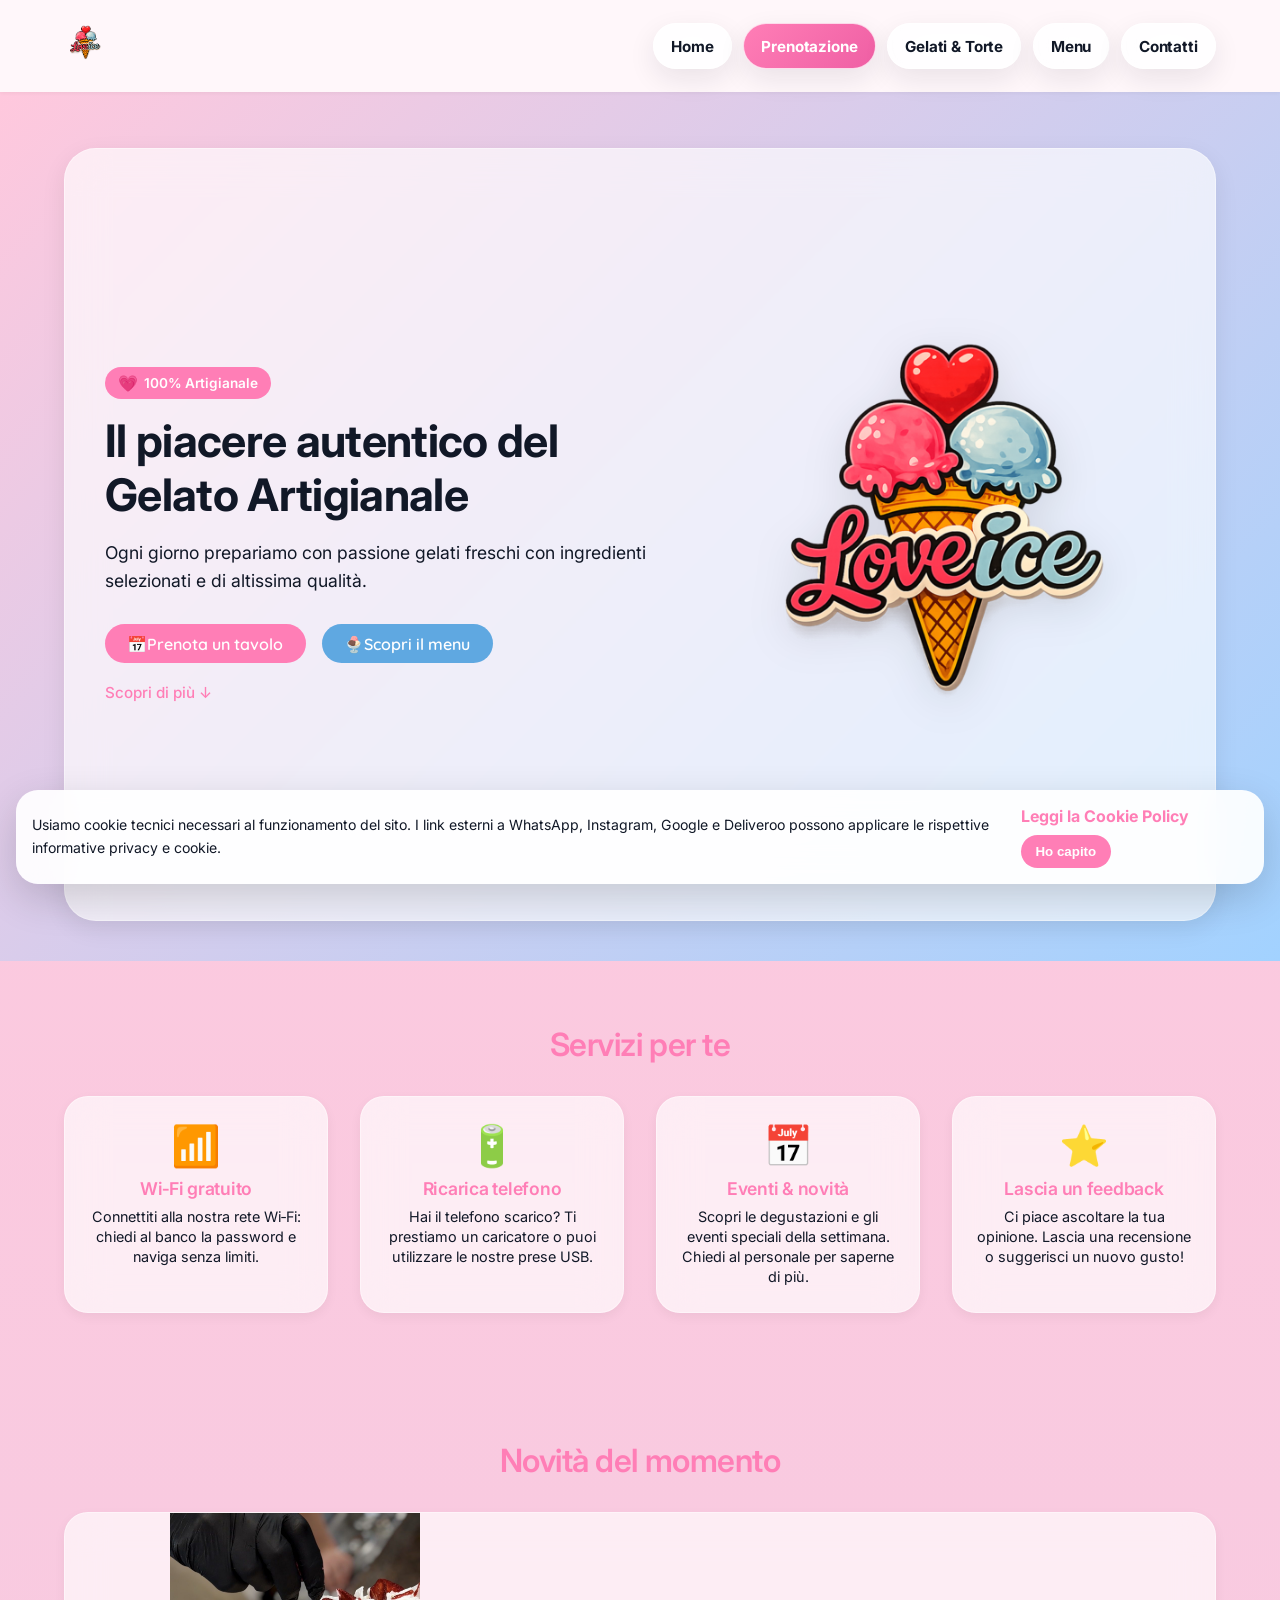
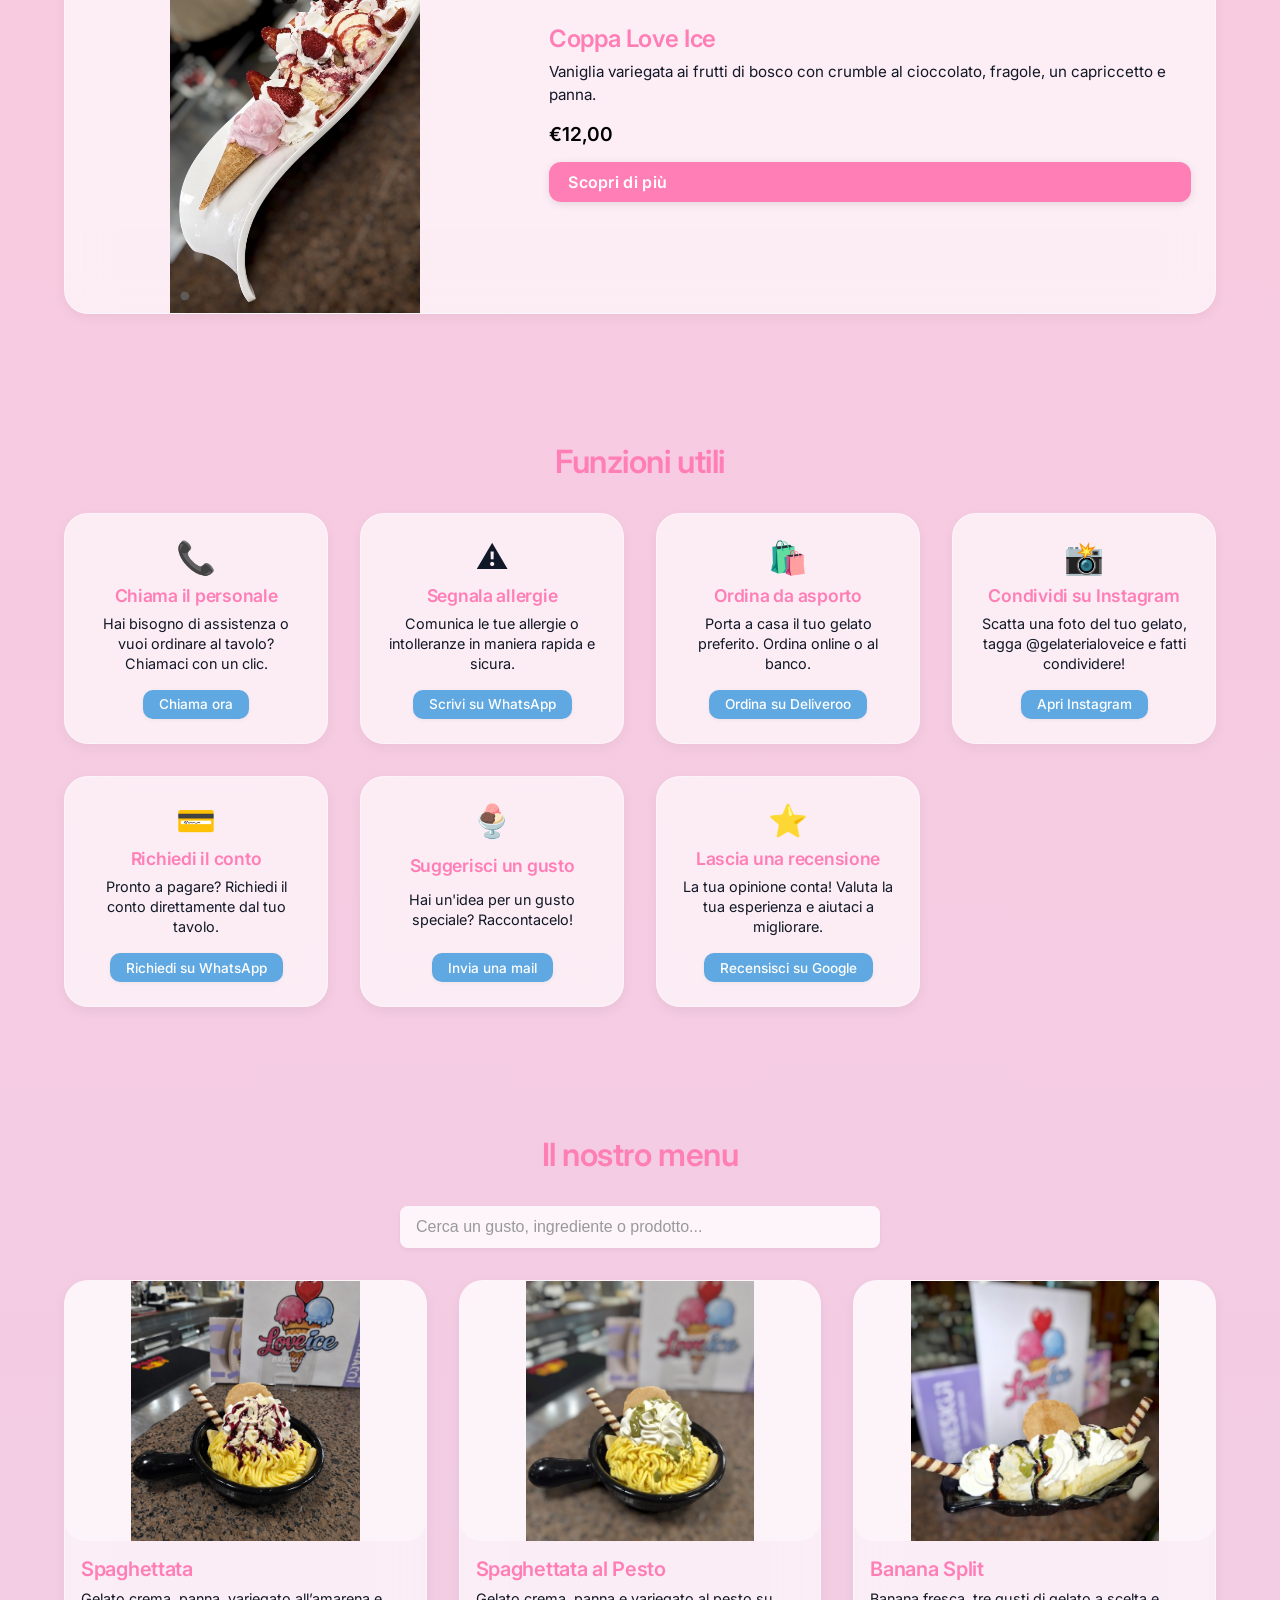
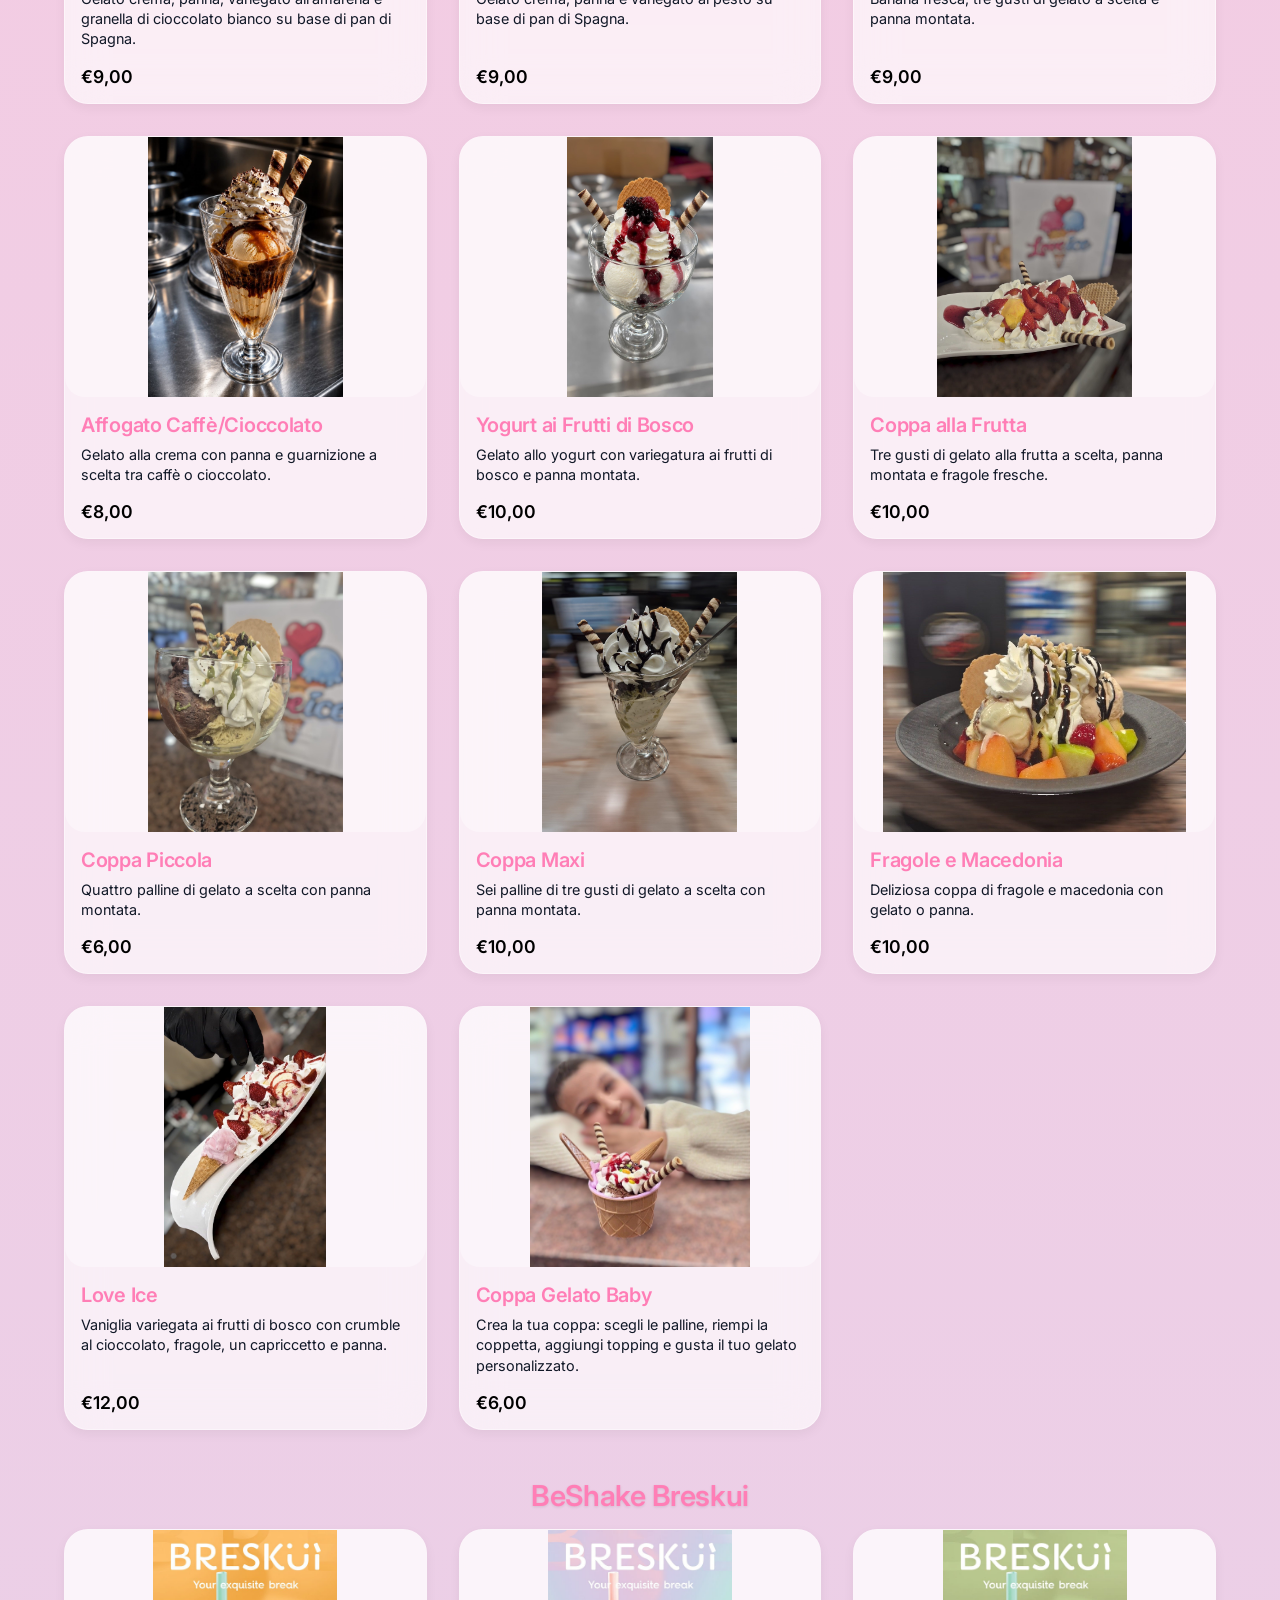
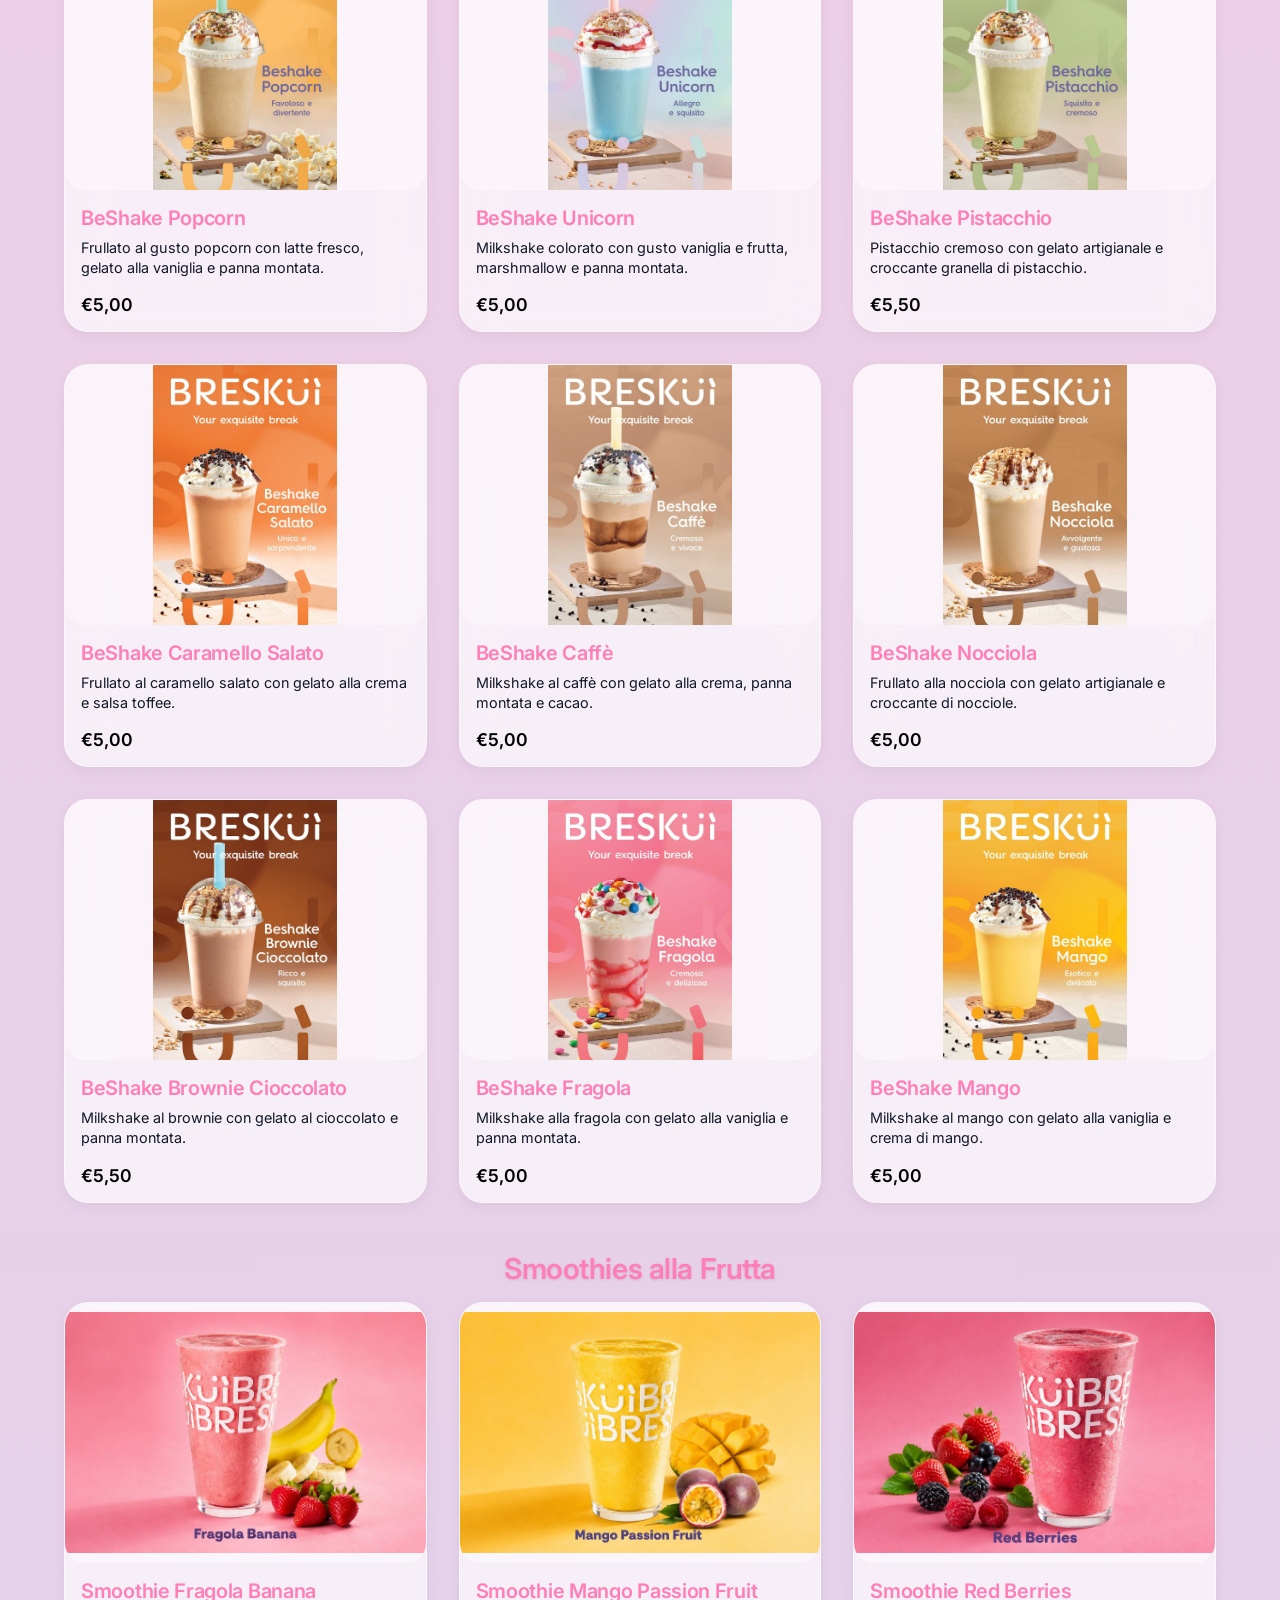
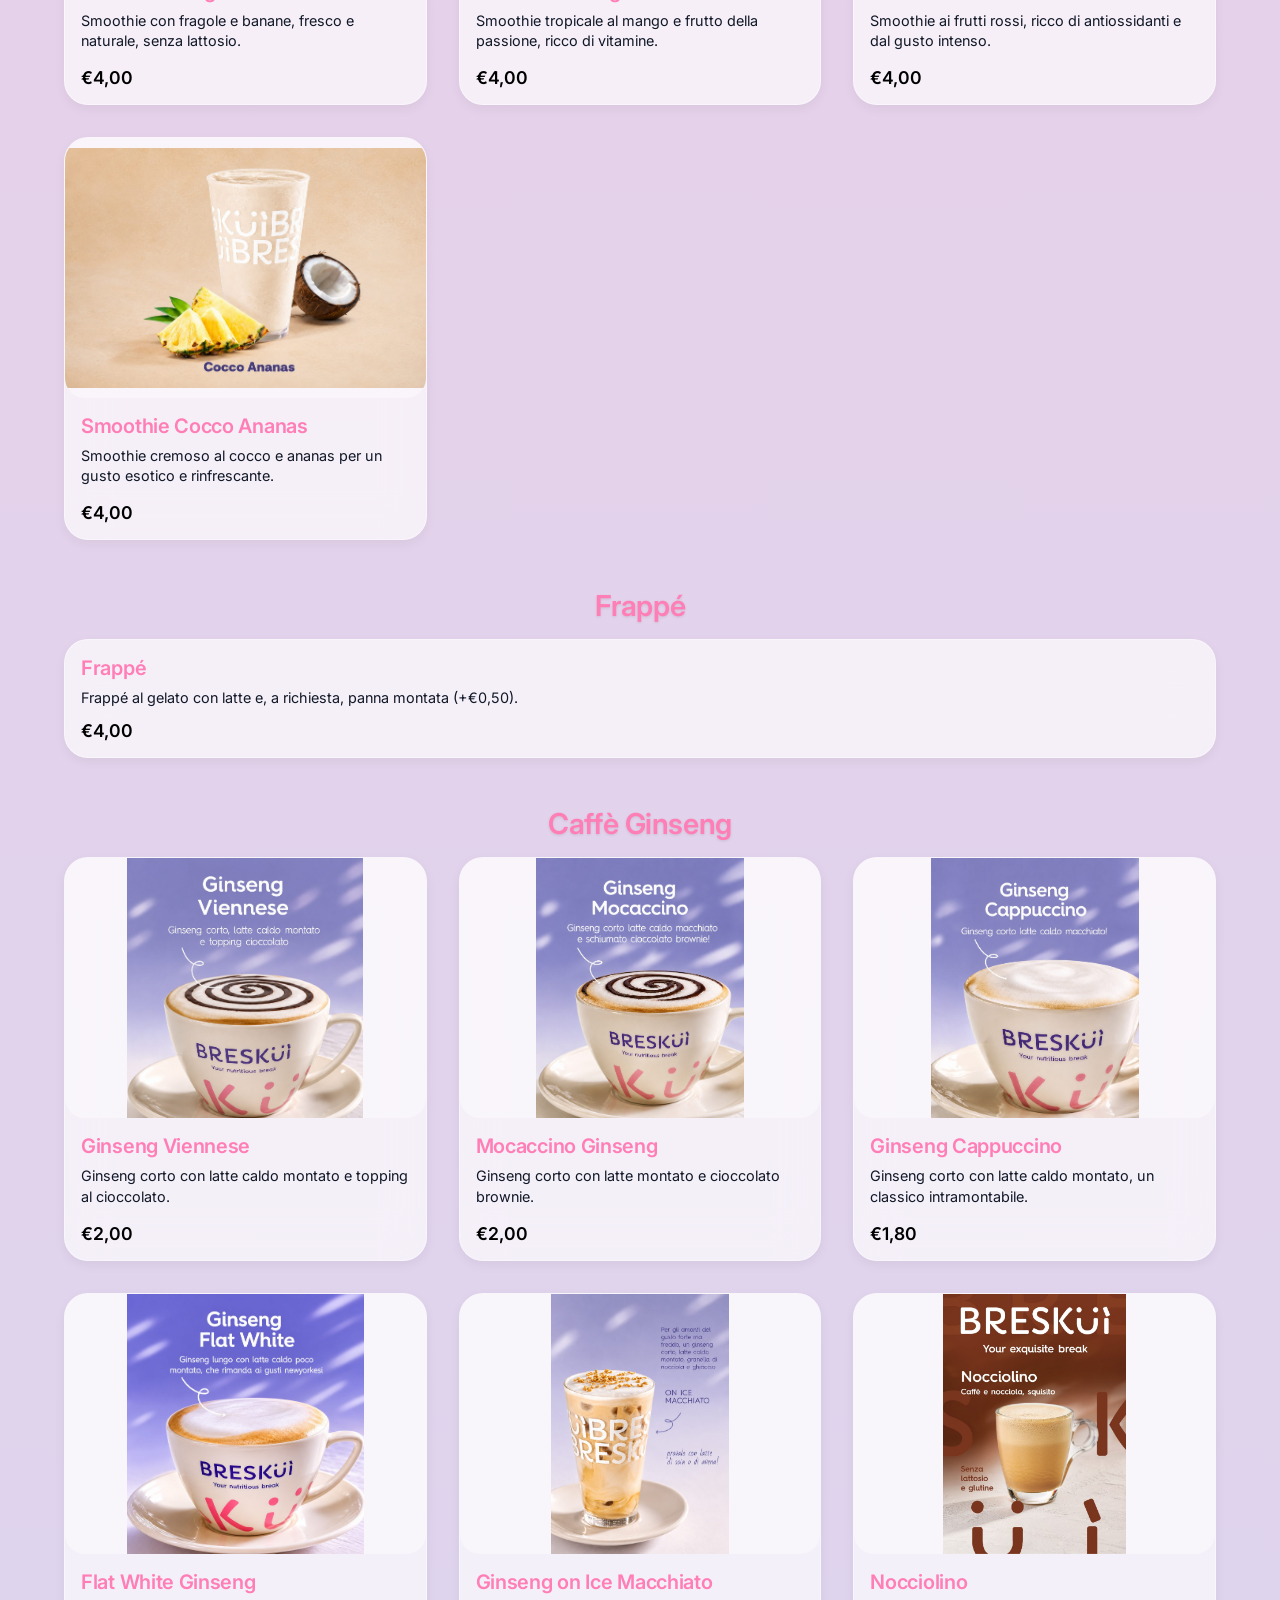
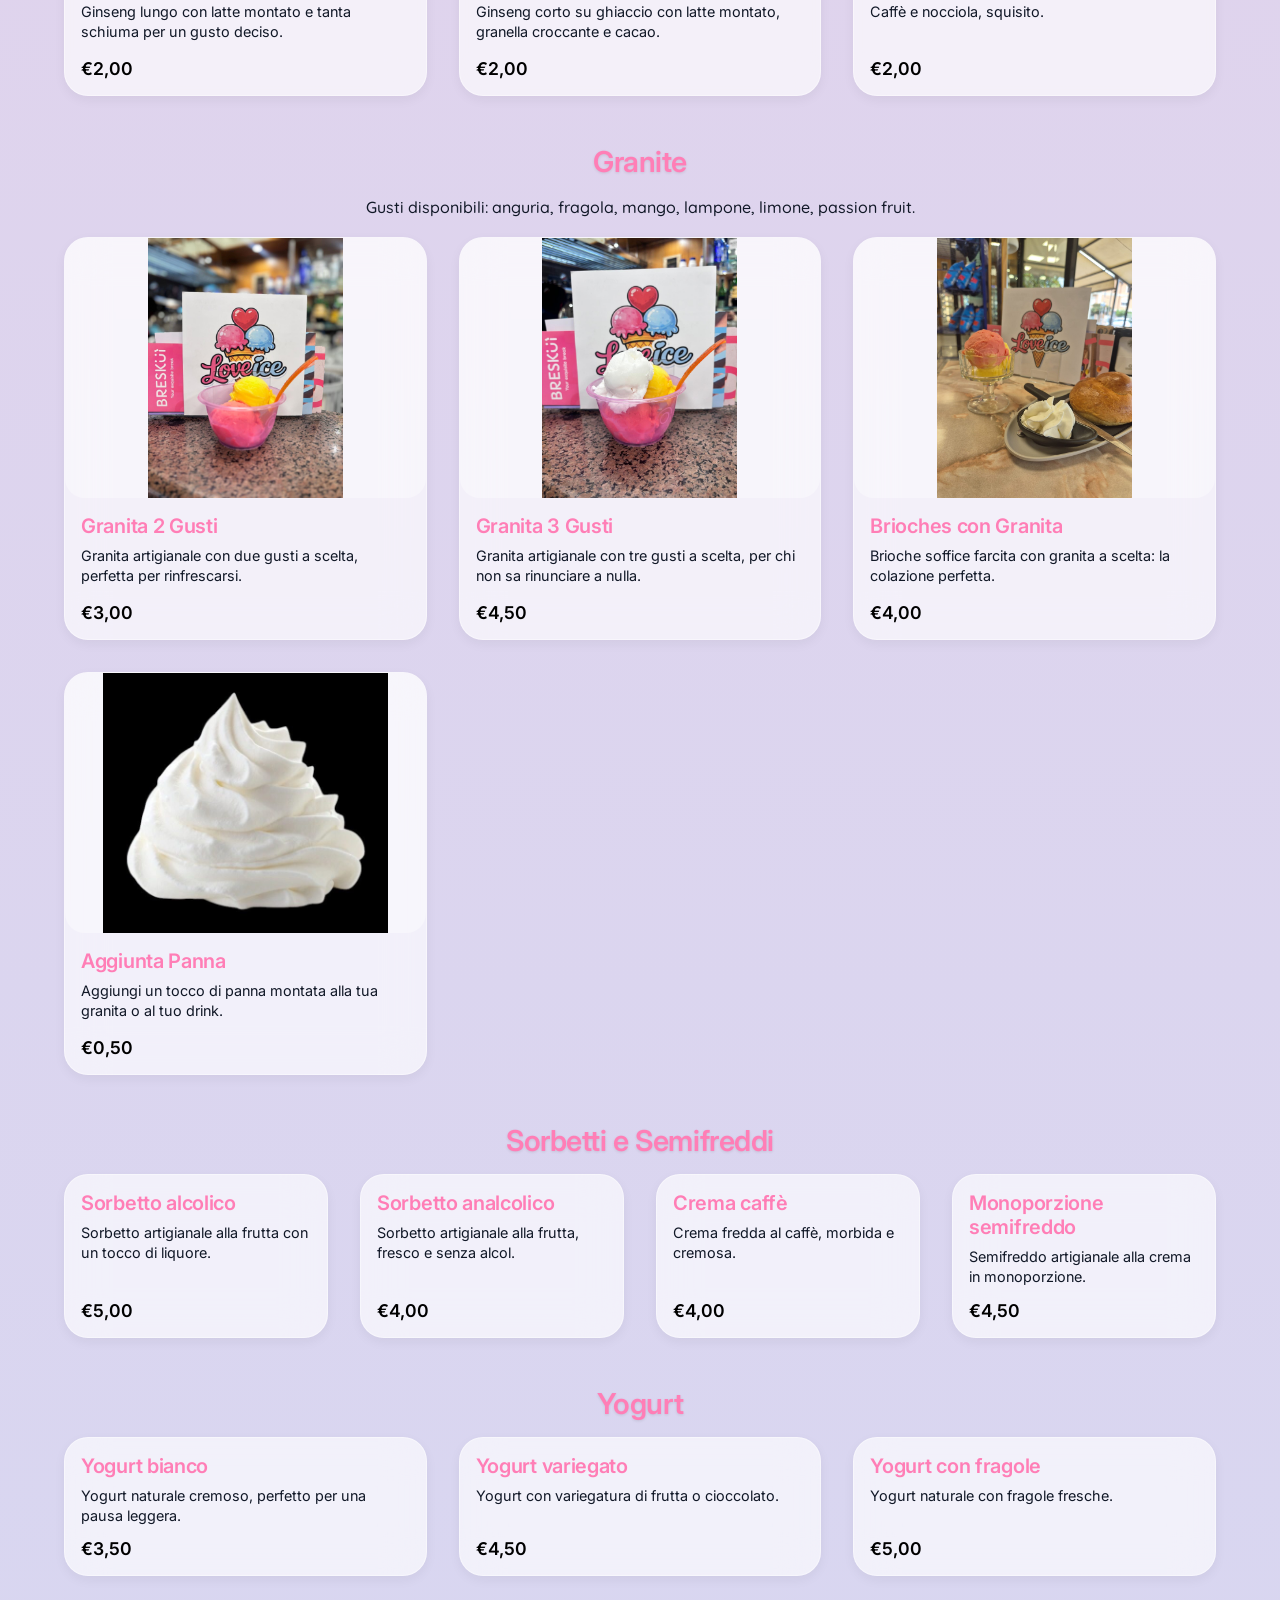
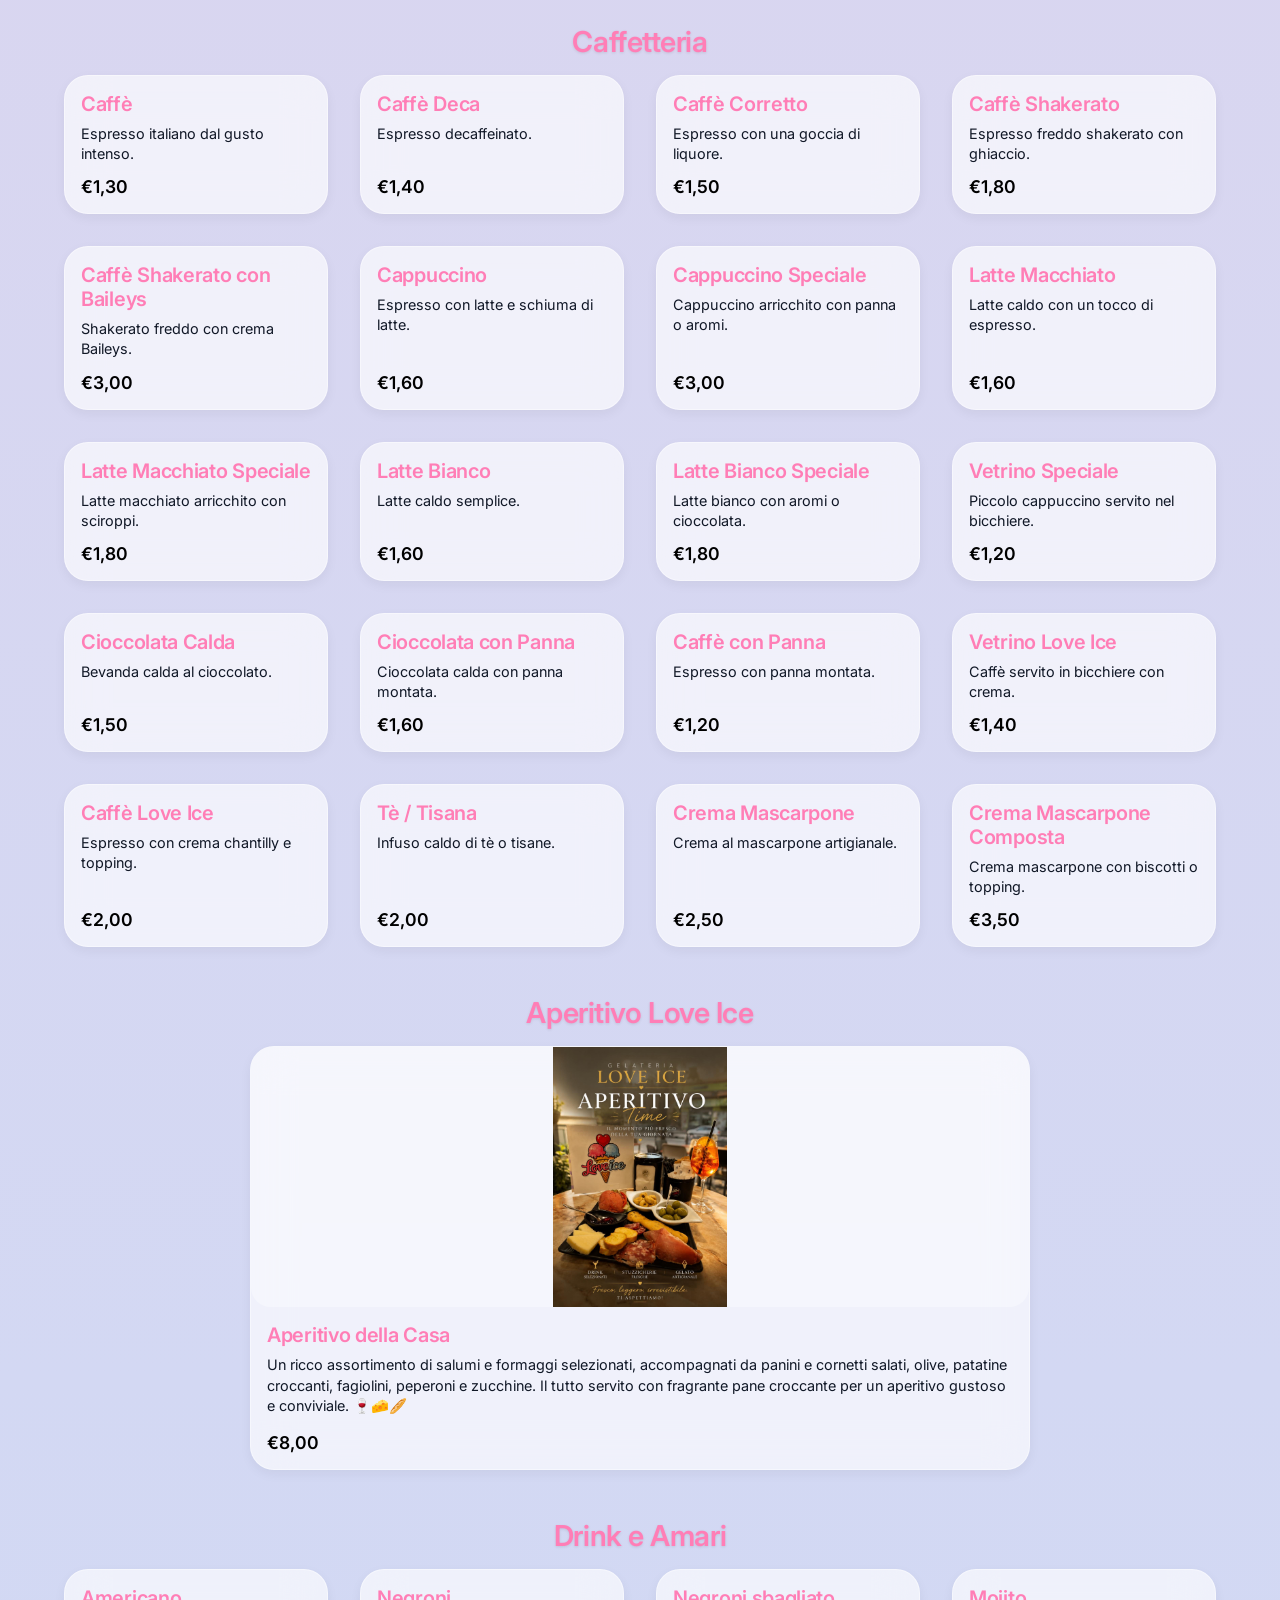
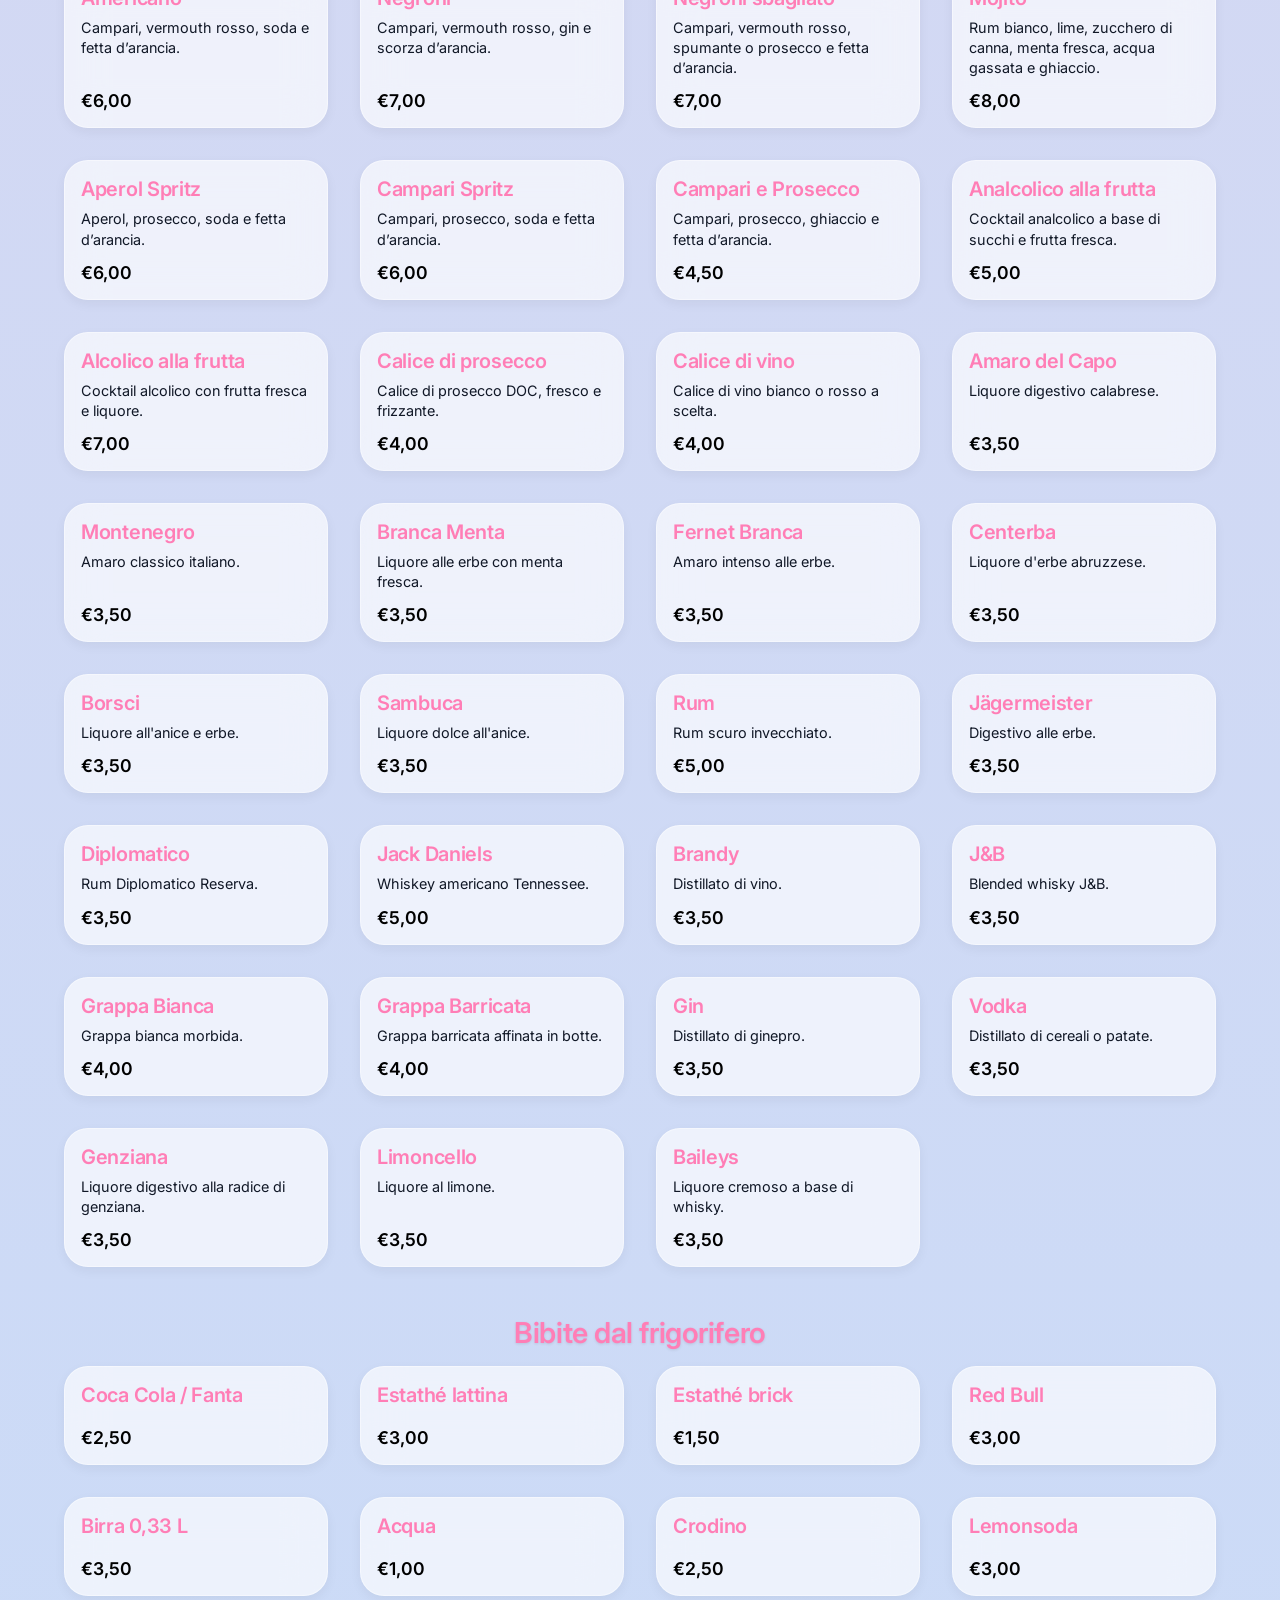
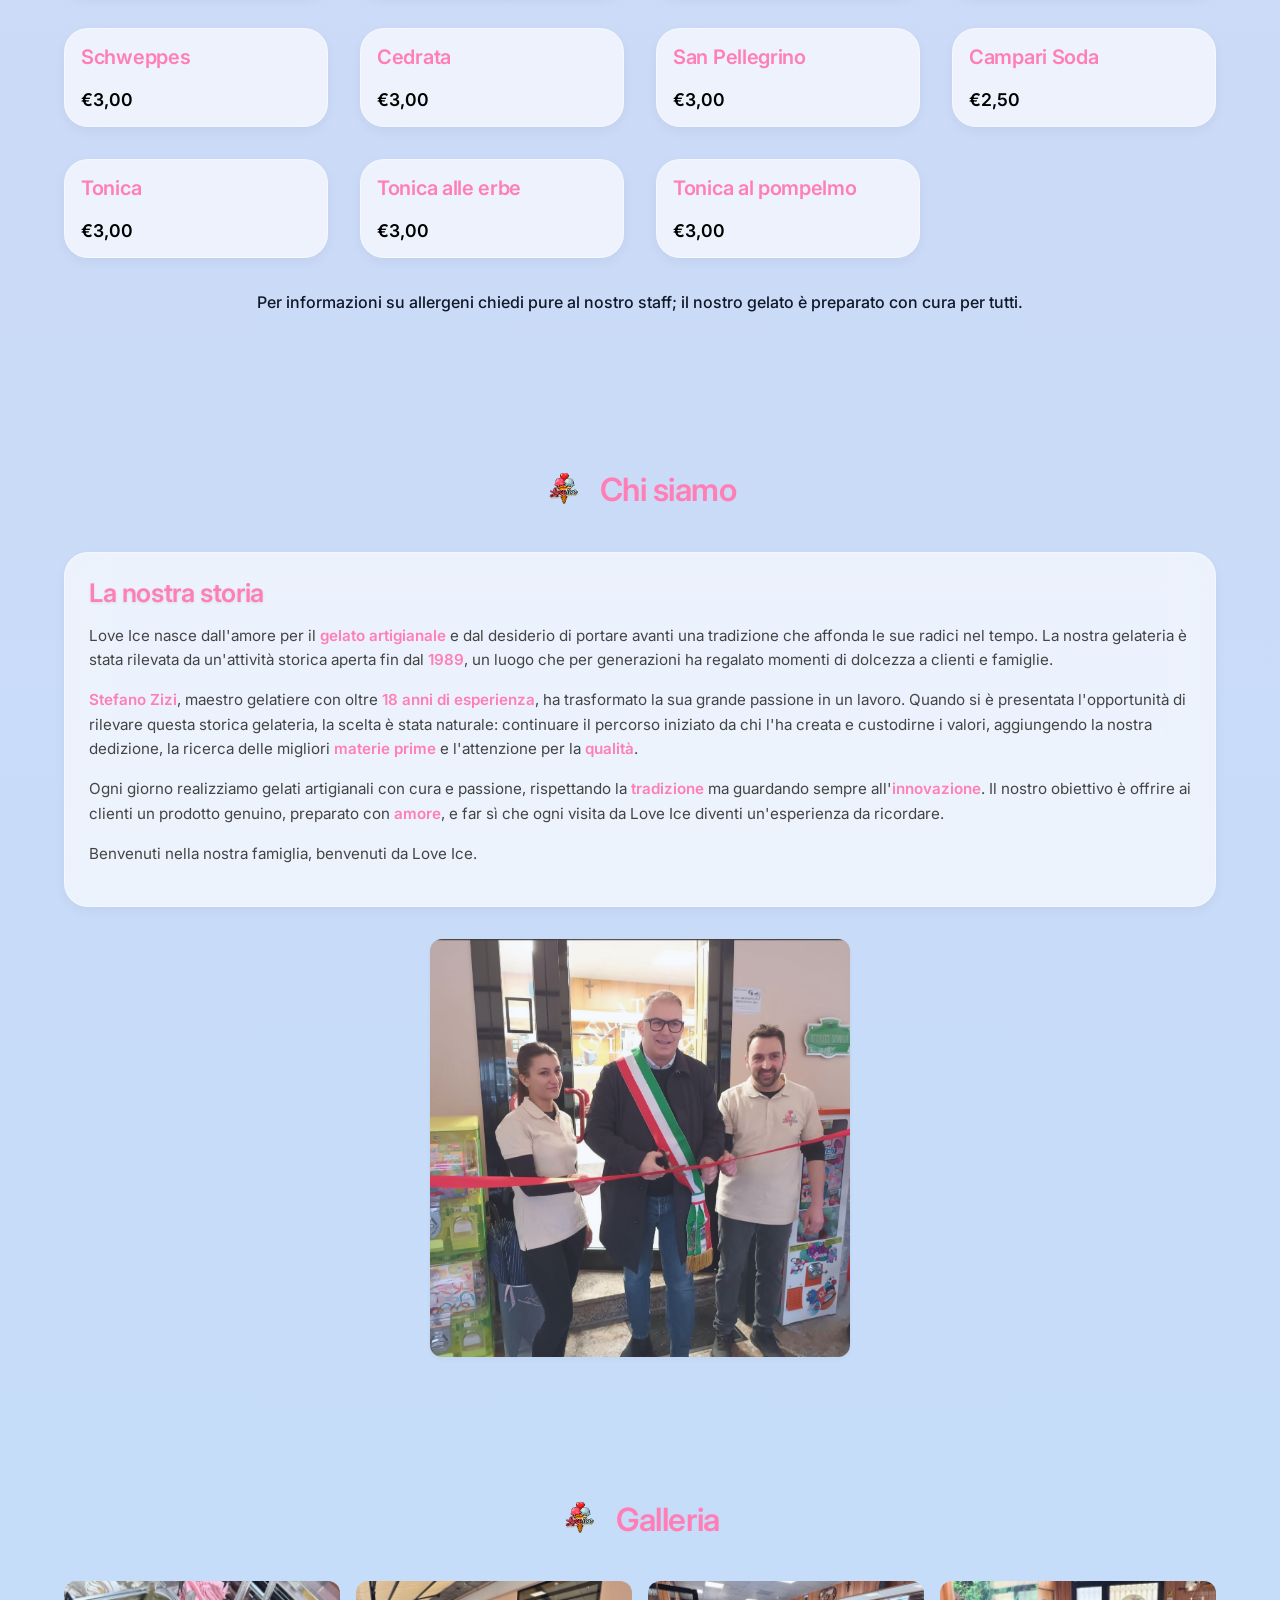
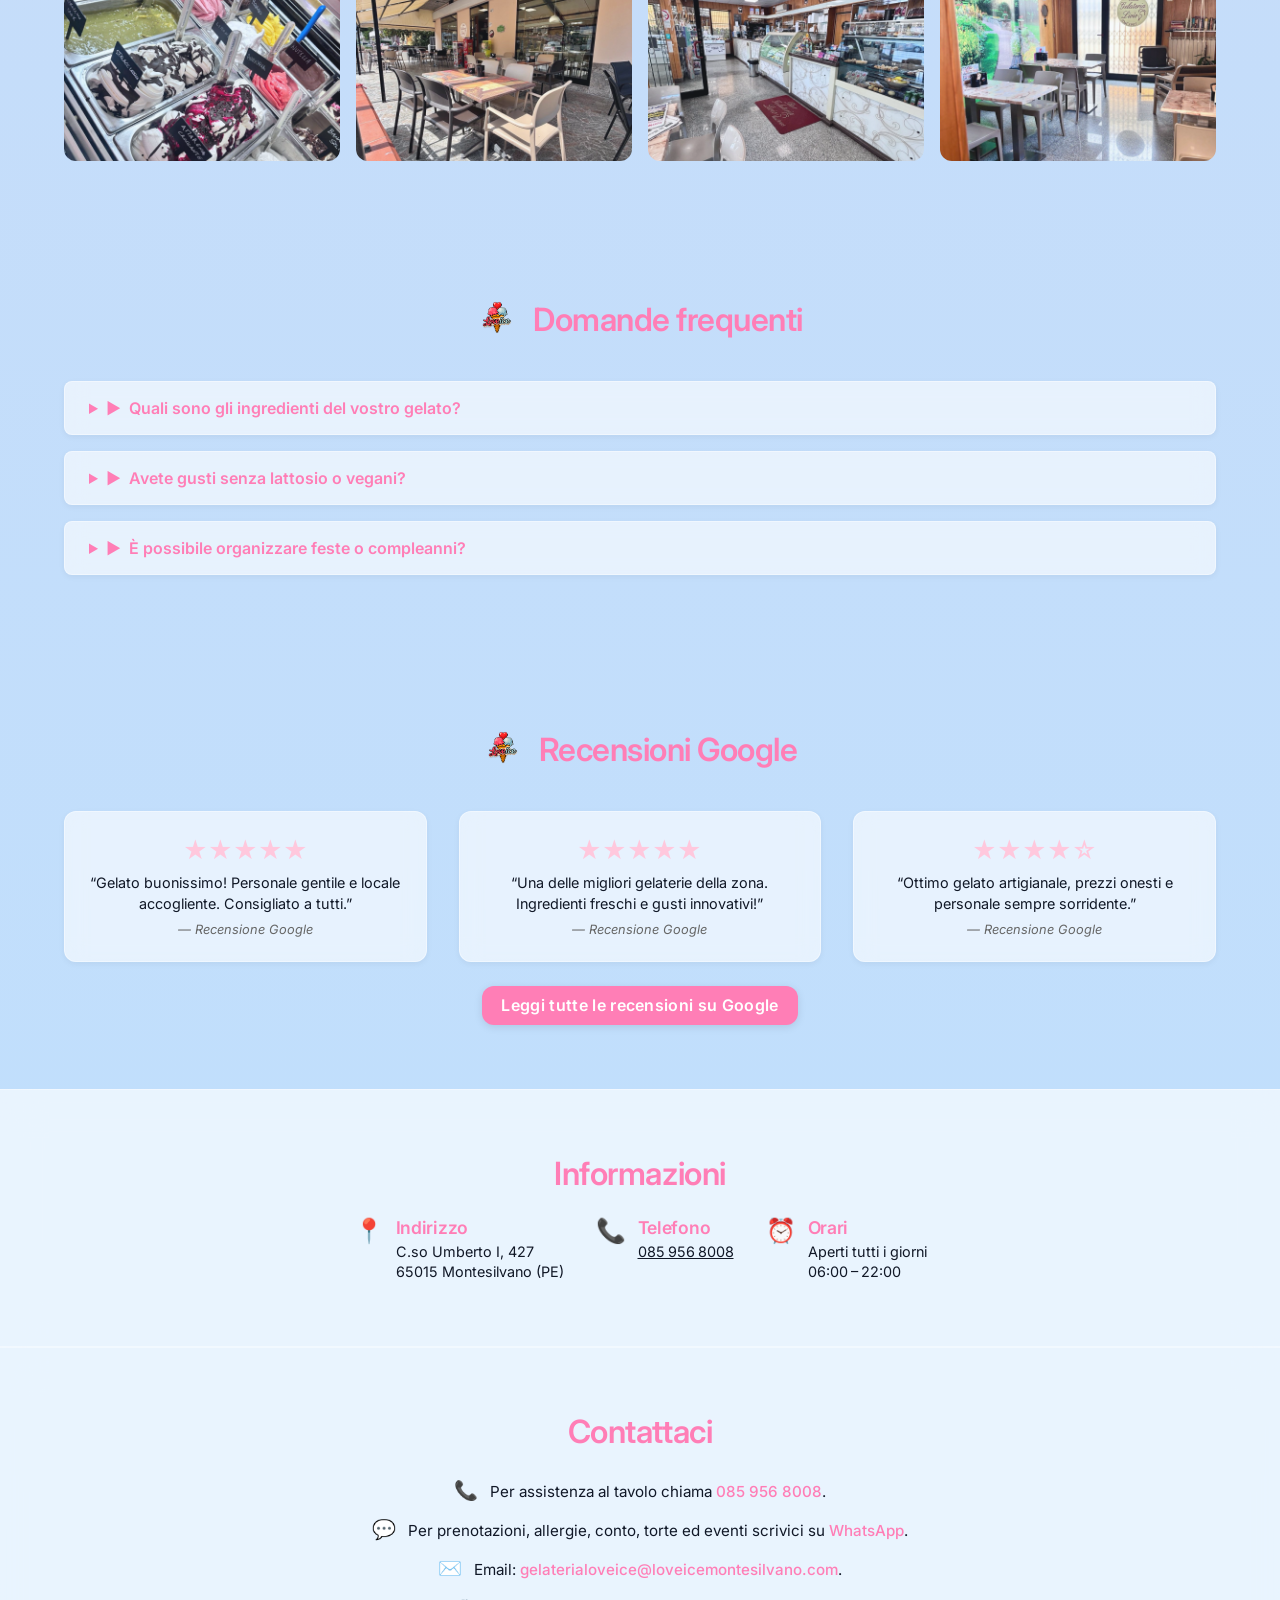
==== commit 91637dff: "Add files via upload" ====
--- a/index.html
+++ b/index.html
@@ -22,6 +22,7 @@
 <a class="nav-pill nav-pill-primary" href="https://wa.me/393332537622?text=Ciao%20Love%20Ice%2C%20vorrei%20fare%20una%20prenotazione." rel="noopener noreferrer" target="_blank">Prenotazione</a>
 <a class="nav-pill" href="gelati_e_torte.html">Gelati &amp; Torte</a>
 <a class="nav-pill" href="index.html#menu">Menu</a>
+<a class="nav-pill" href="index.html#contatti">Contatti</a>
 </nav>
 </div>
 </header>
@@ -134,7 +135,7 @@
 <div class="funzione-icon">🍨</div>
 <h3>Suggerisci un gusto</h3>
 <p>Hai un'idea per un gusto speciale? Raccontacelo!</p>
-<a class="btn-small" href="mailto:gelaterialoveice@loveicemontesilvano.com?subject=Suggerimento%20nuovo%20gusto">Invia una mail</a>
+<a class="btn-small" href="https://mail.google.com/mail/?view=cm&fs=1&to=gelaterialoveice@loveicemontesilvano.com&su=Suggerimento%20nuovo%20gusto" rel="noopener noreferrer" target="_blank">Invia una mail</a>
 </div>
 <div class="funzione-card">
 <div class="funzione-icon">⭐</div>
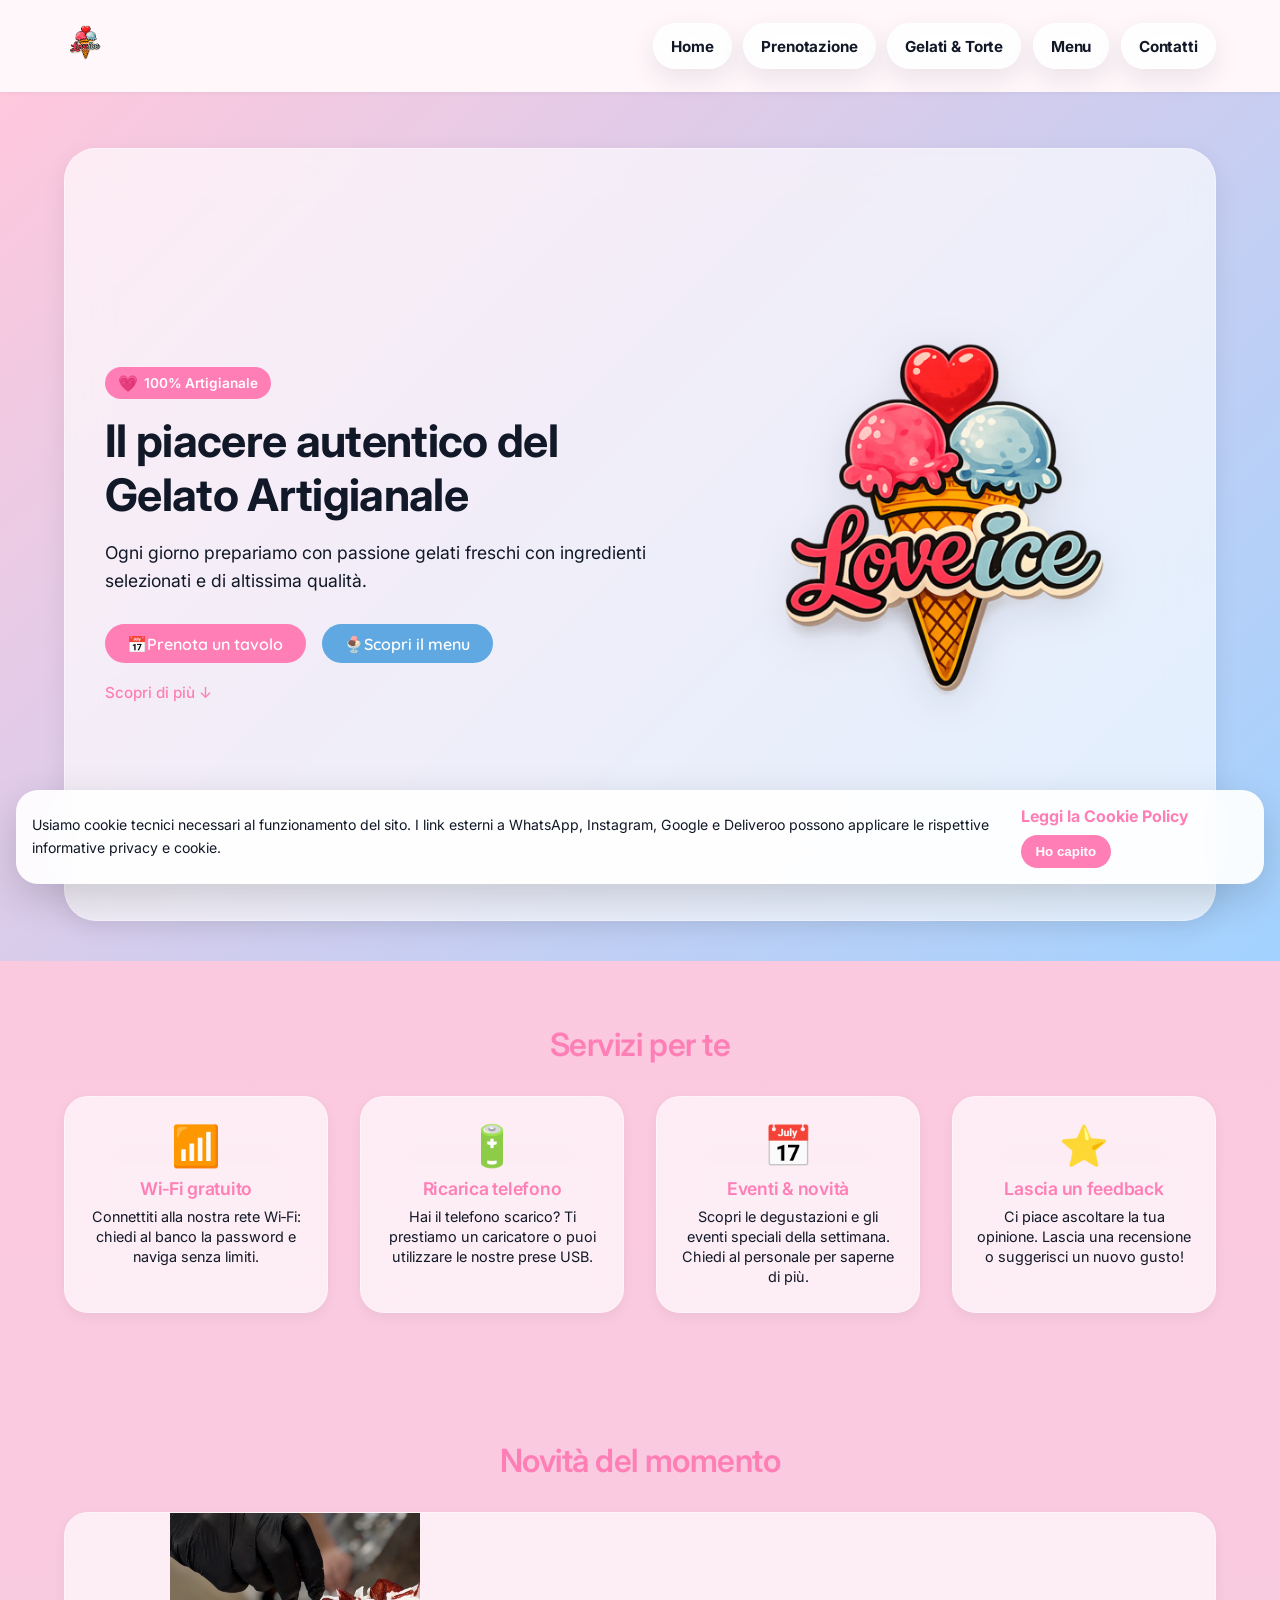
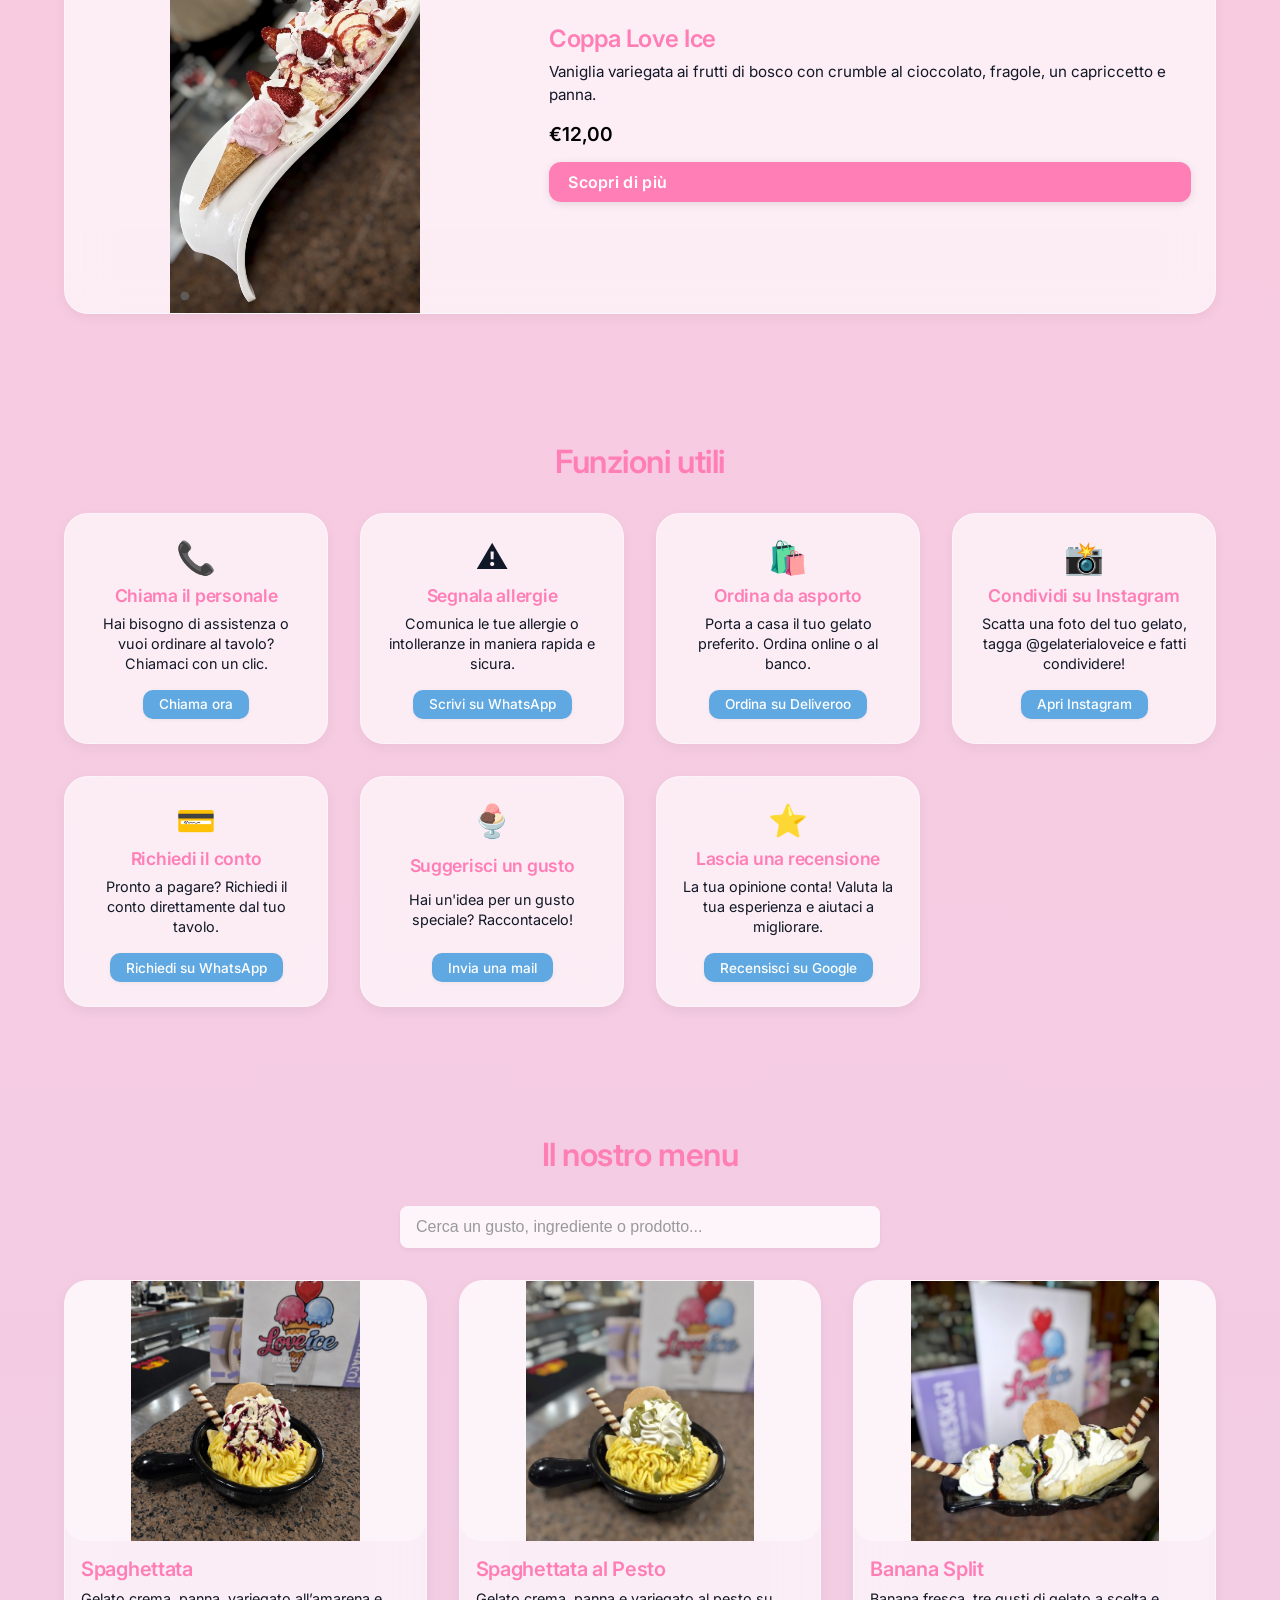
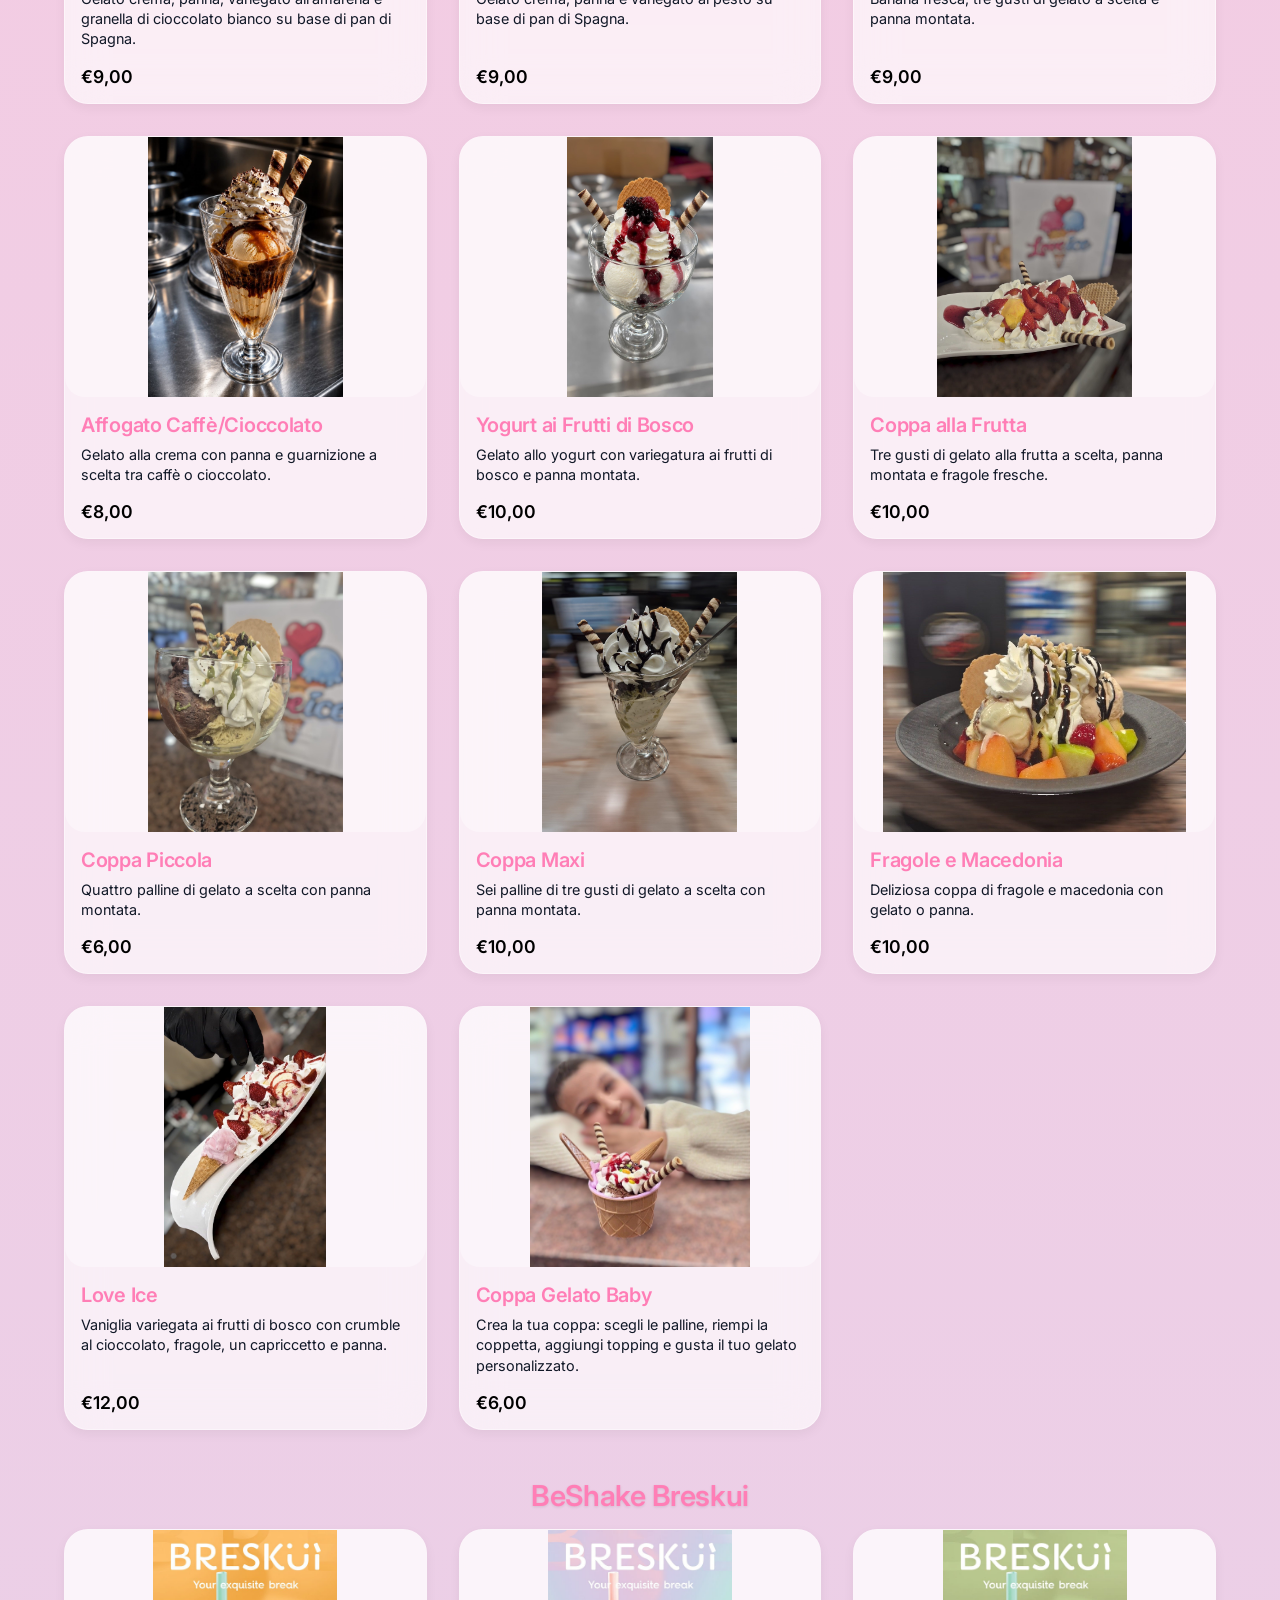
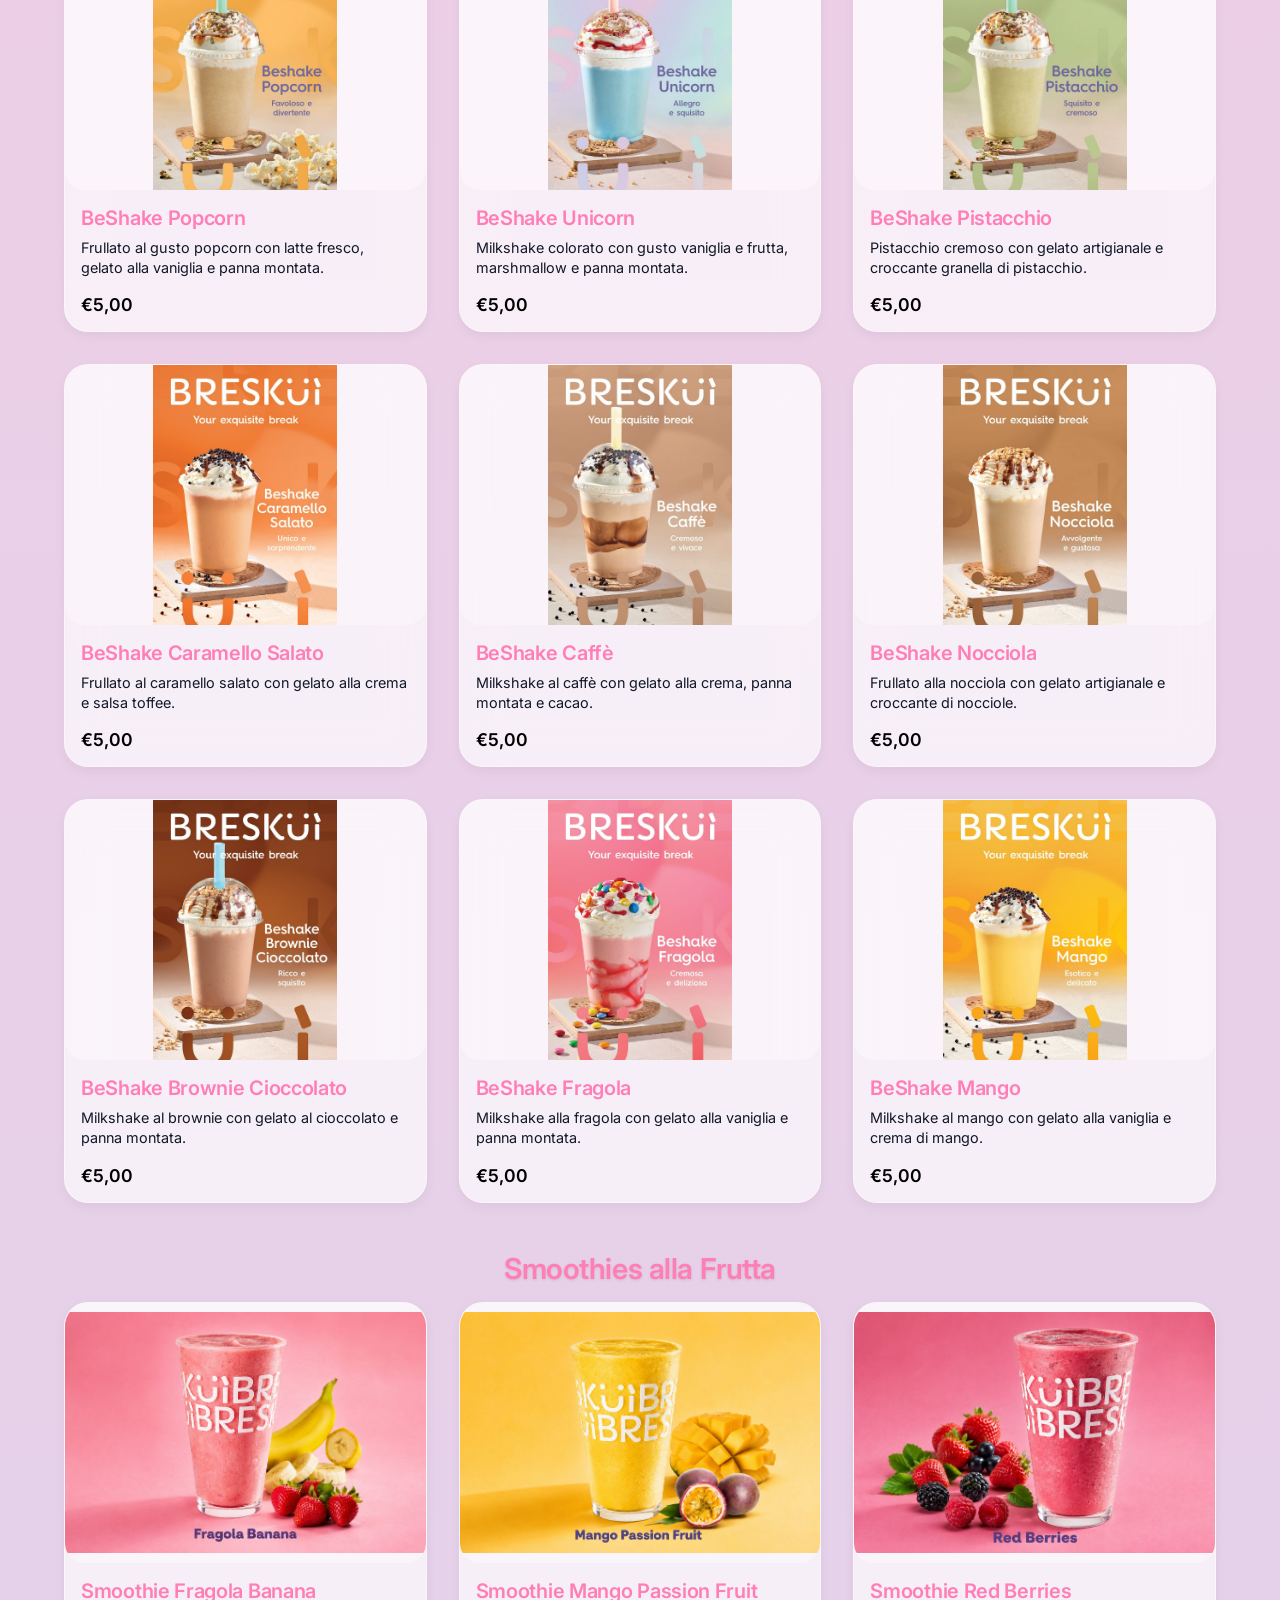
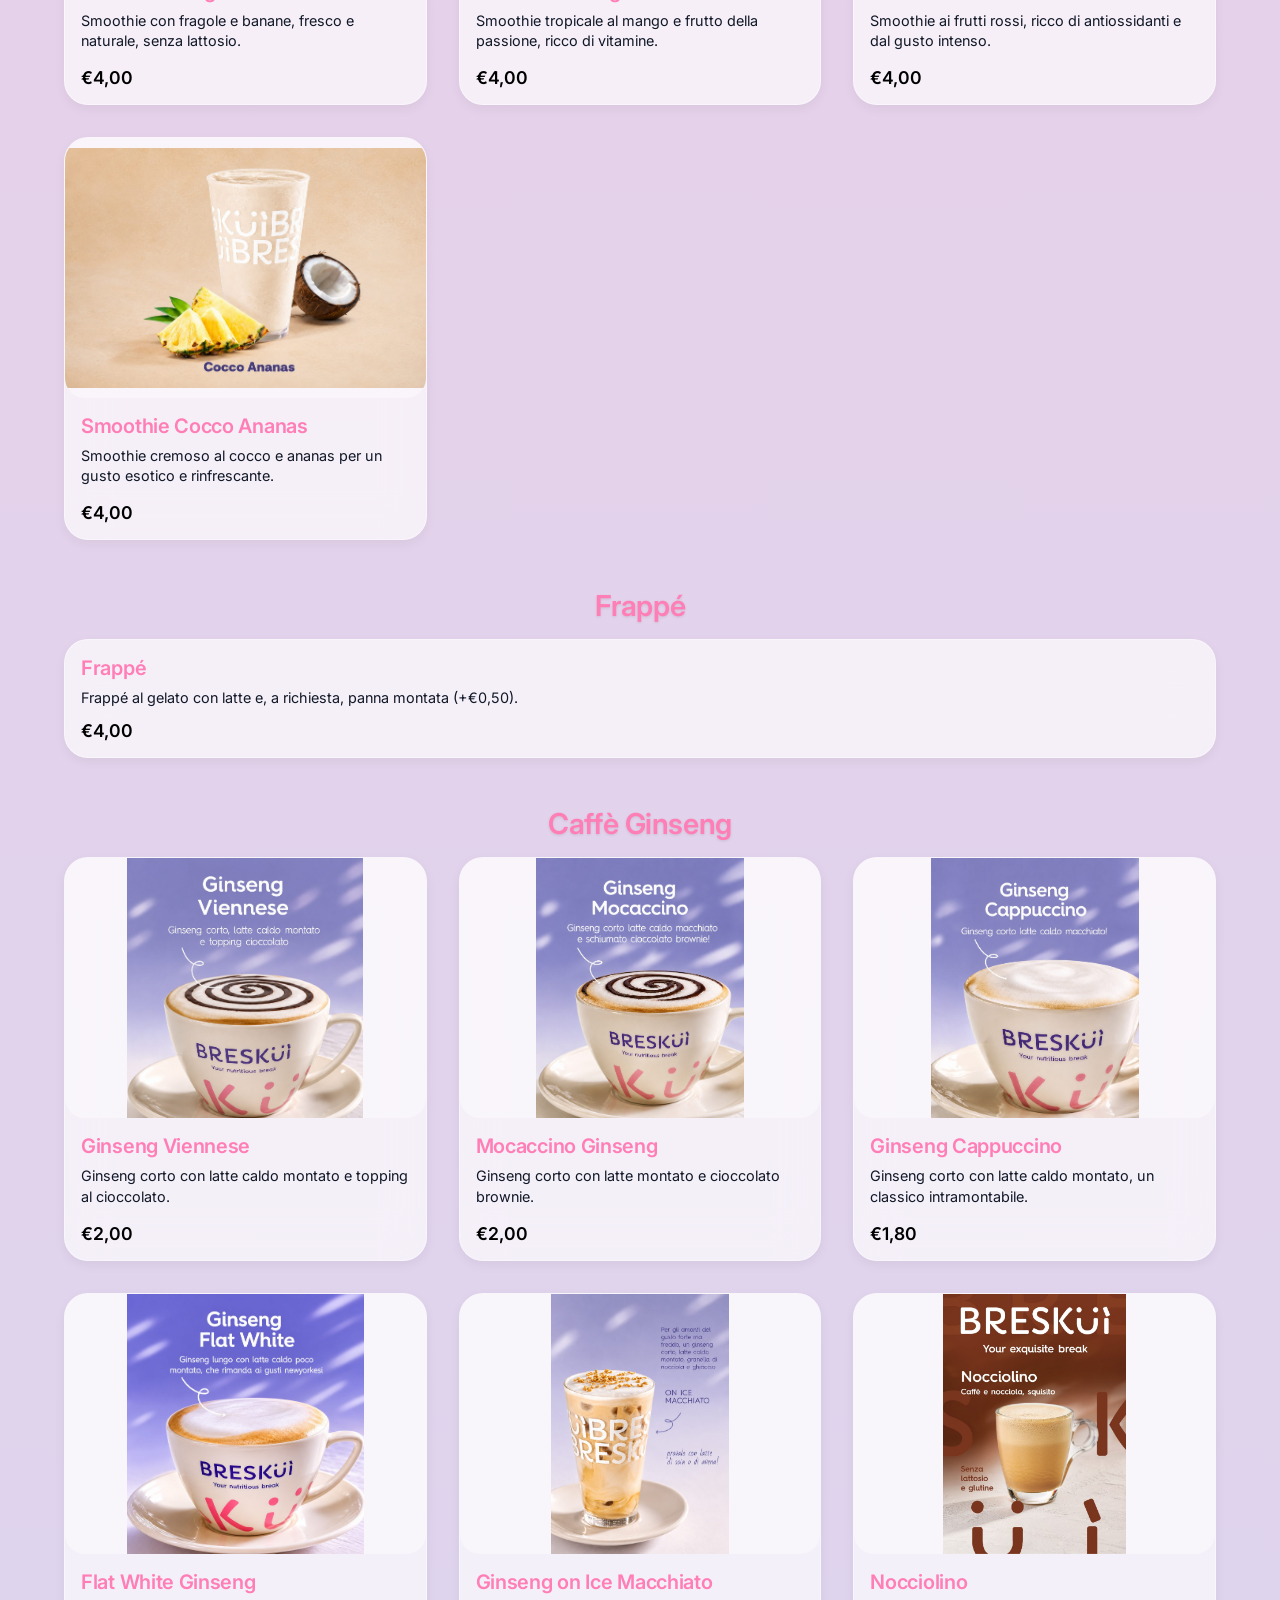
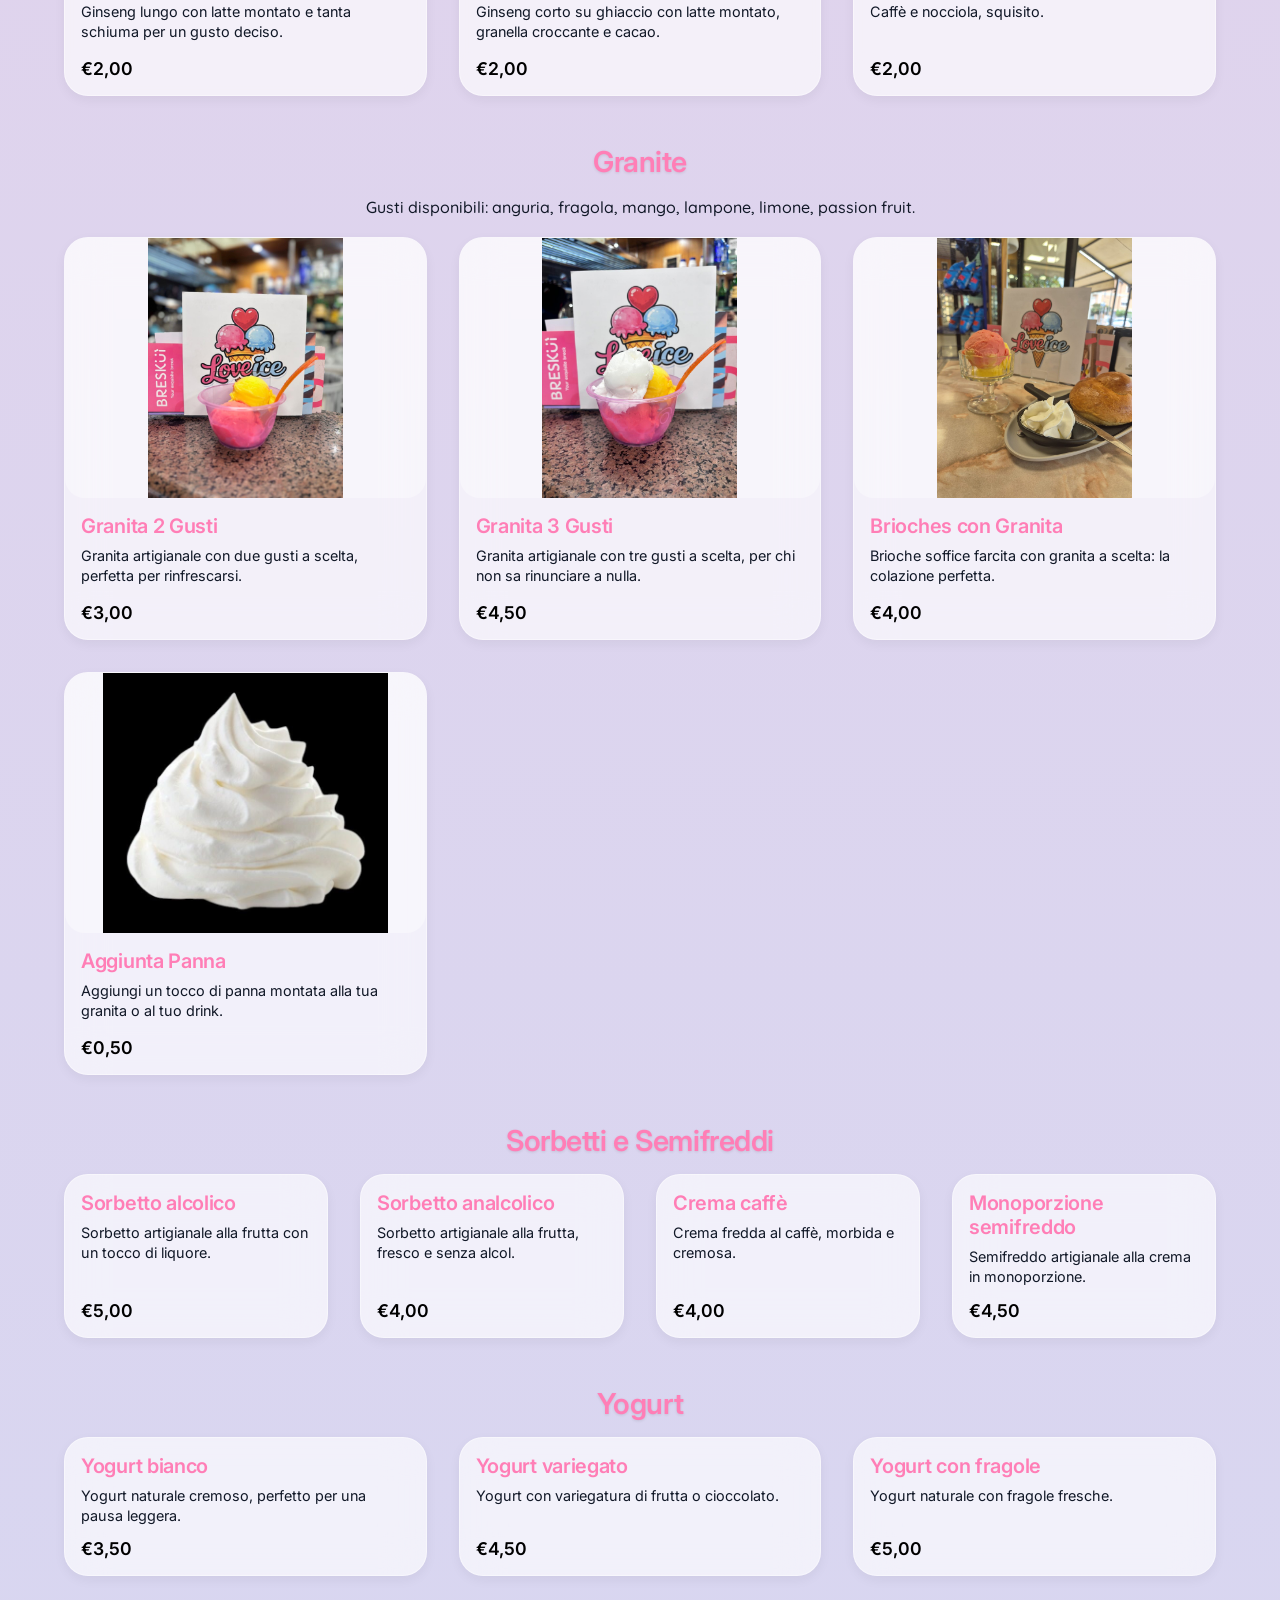
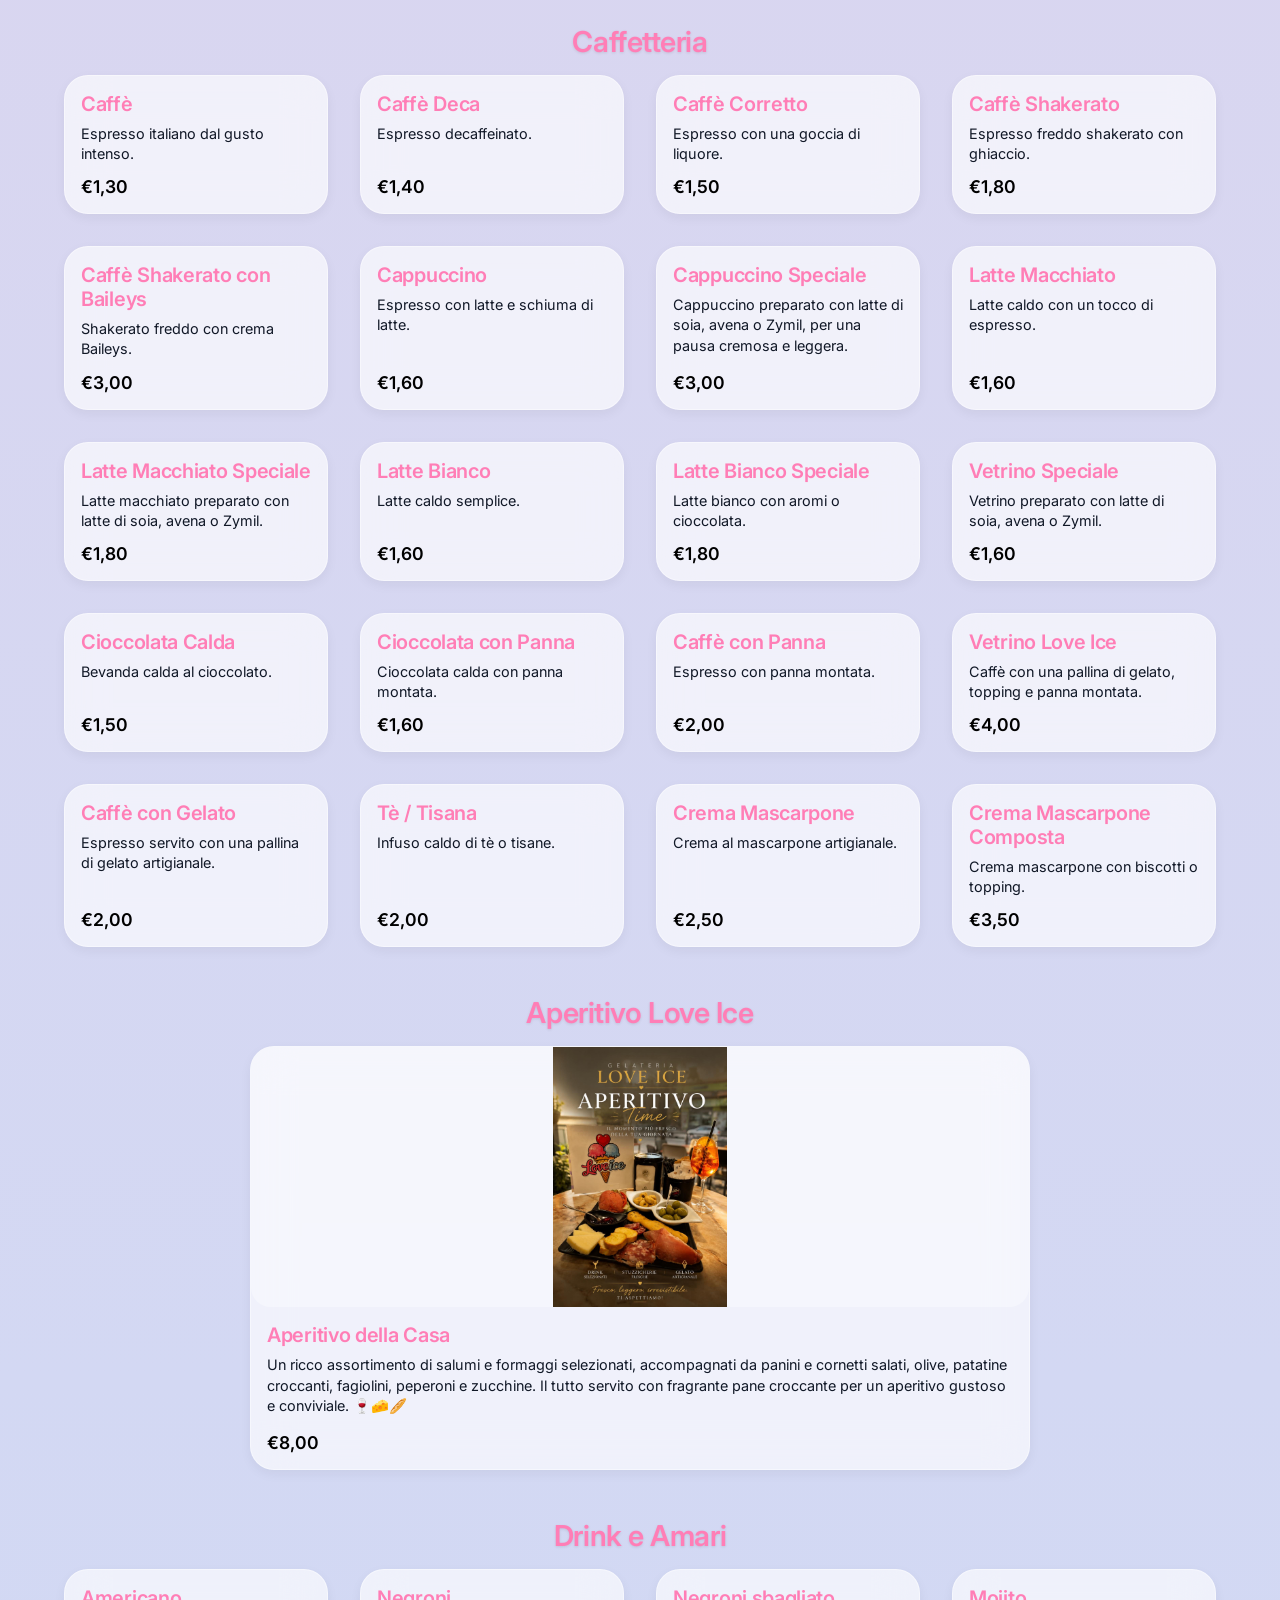
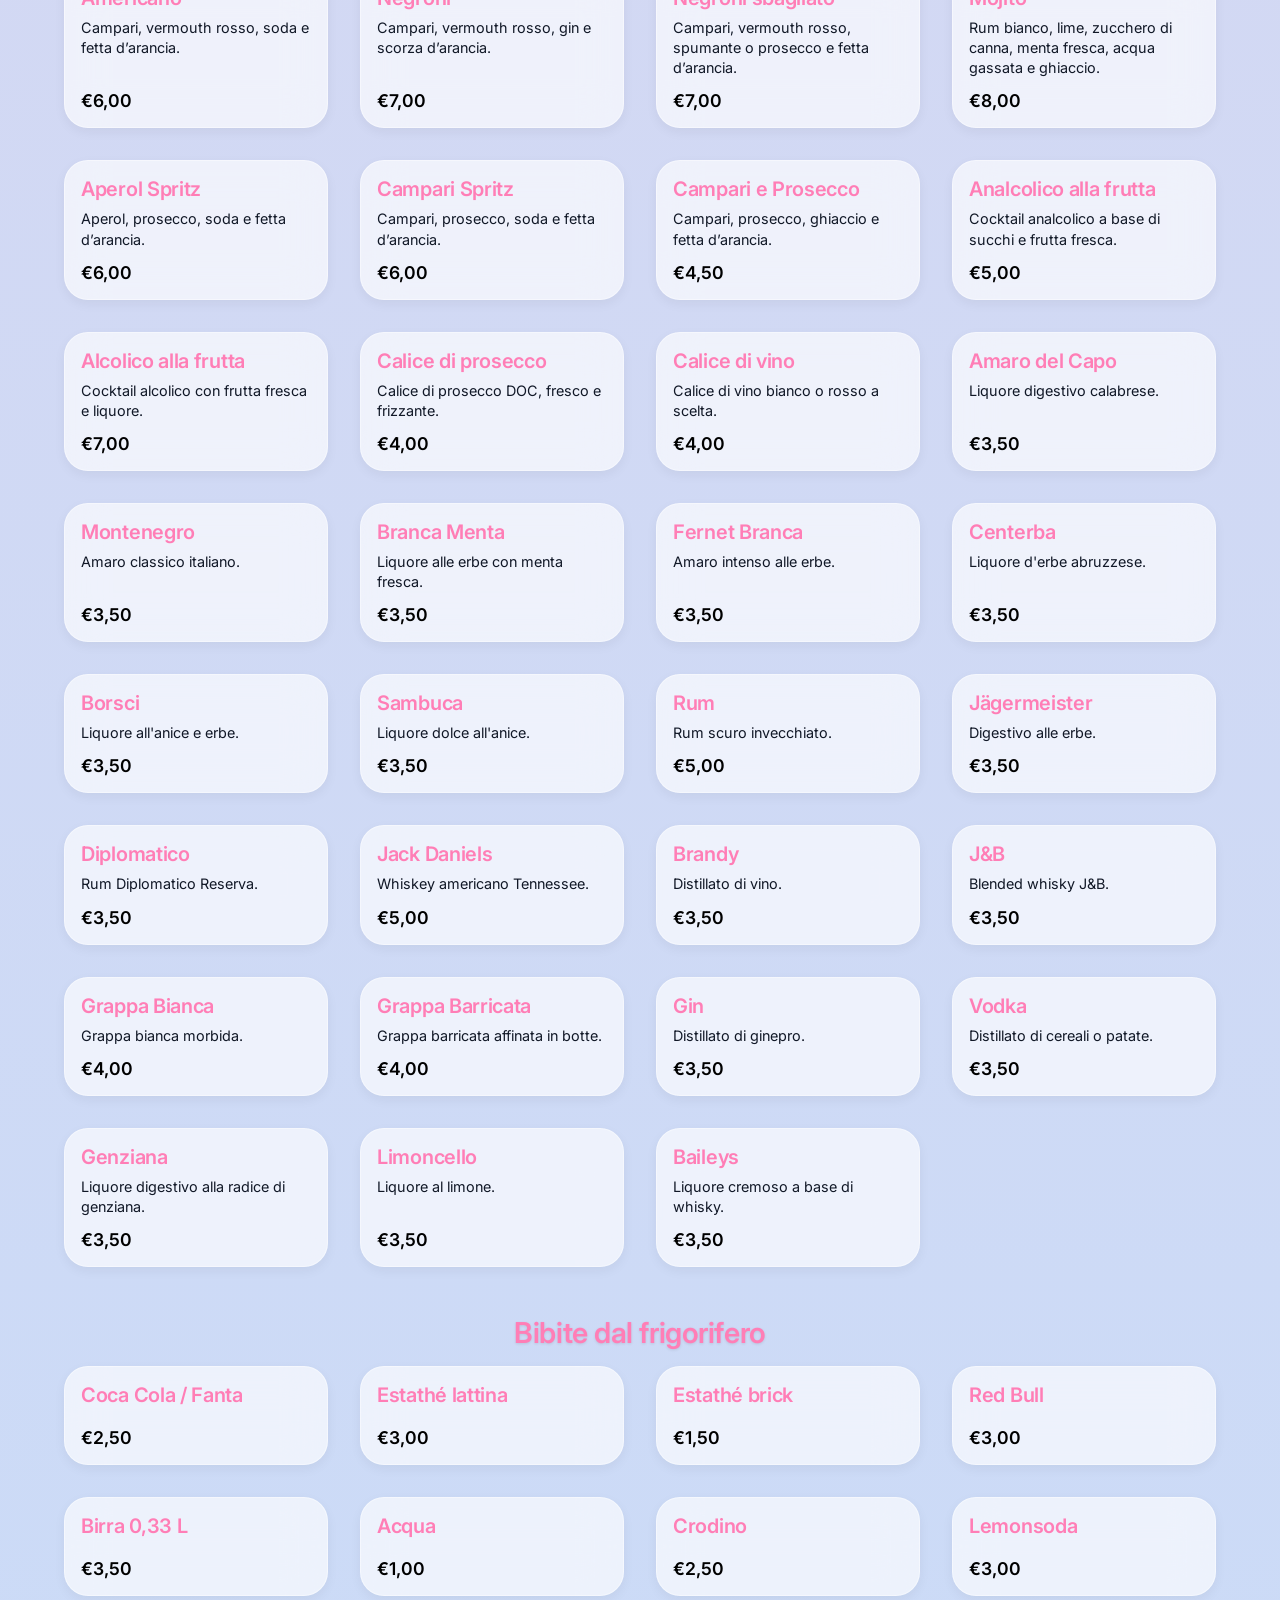
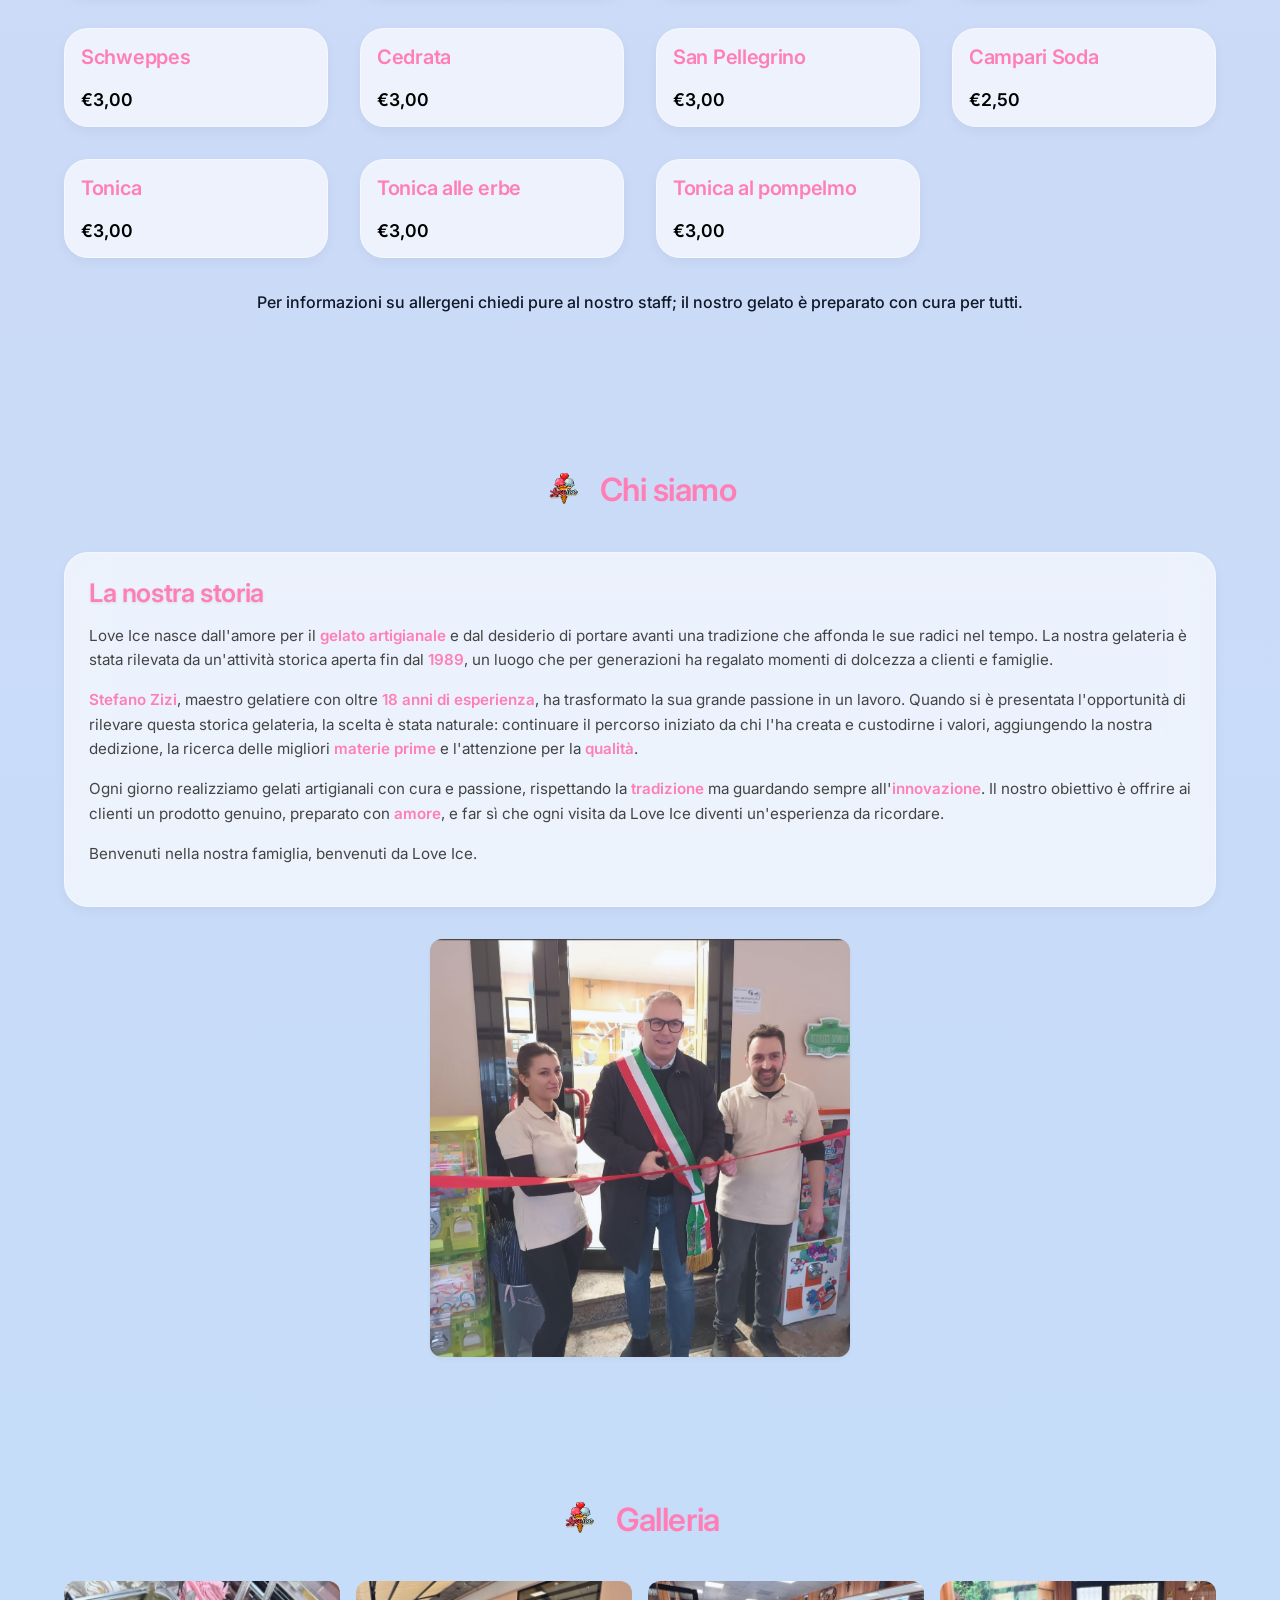
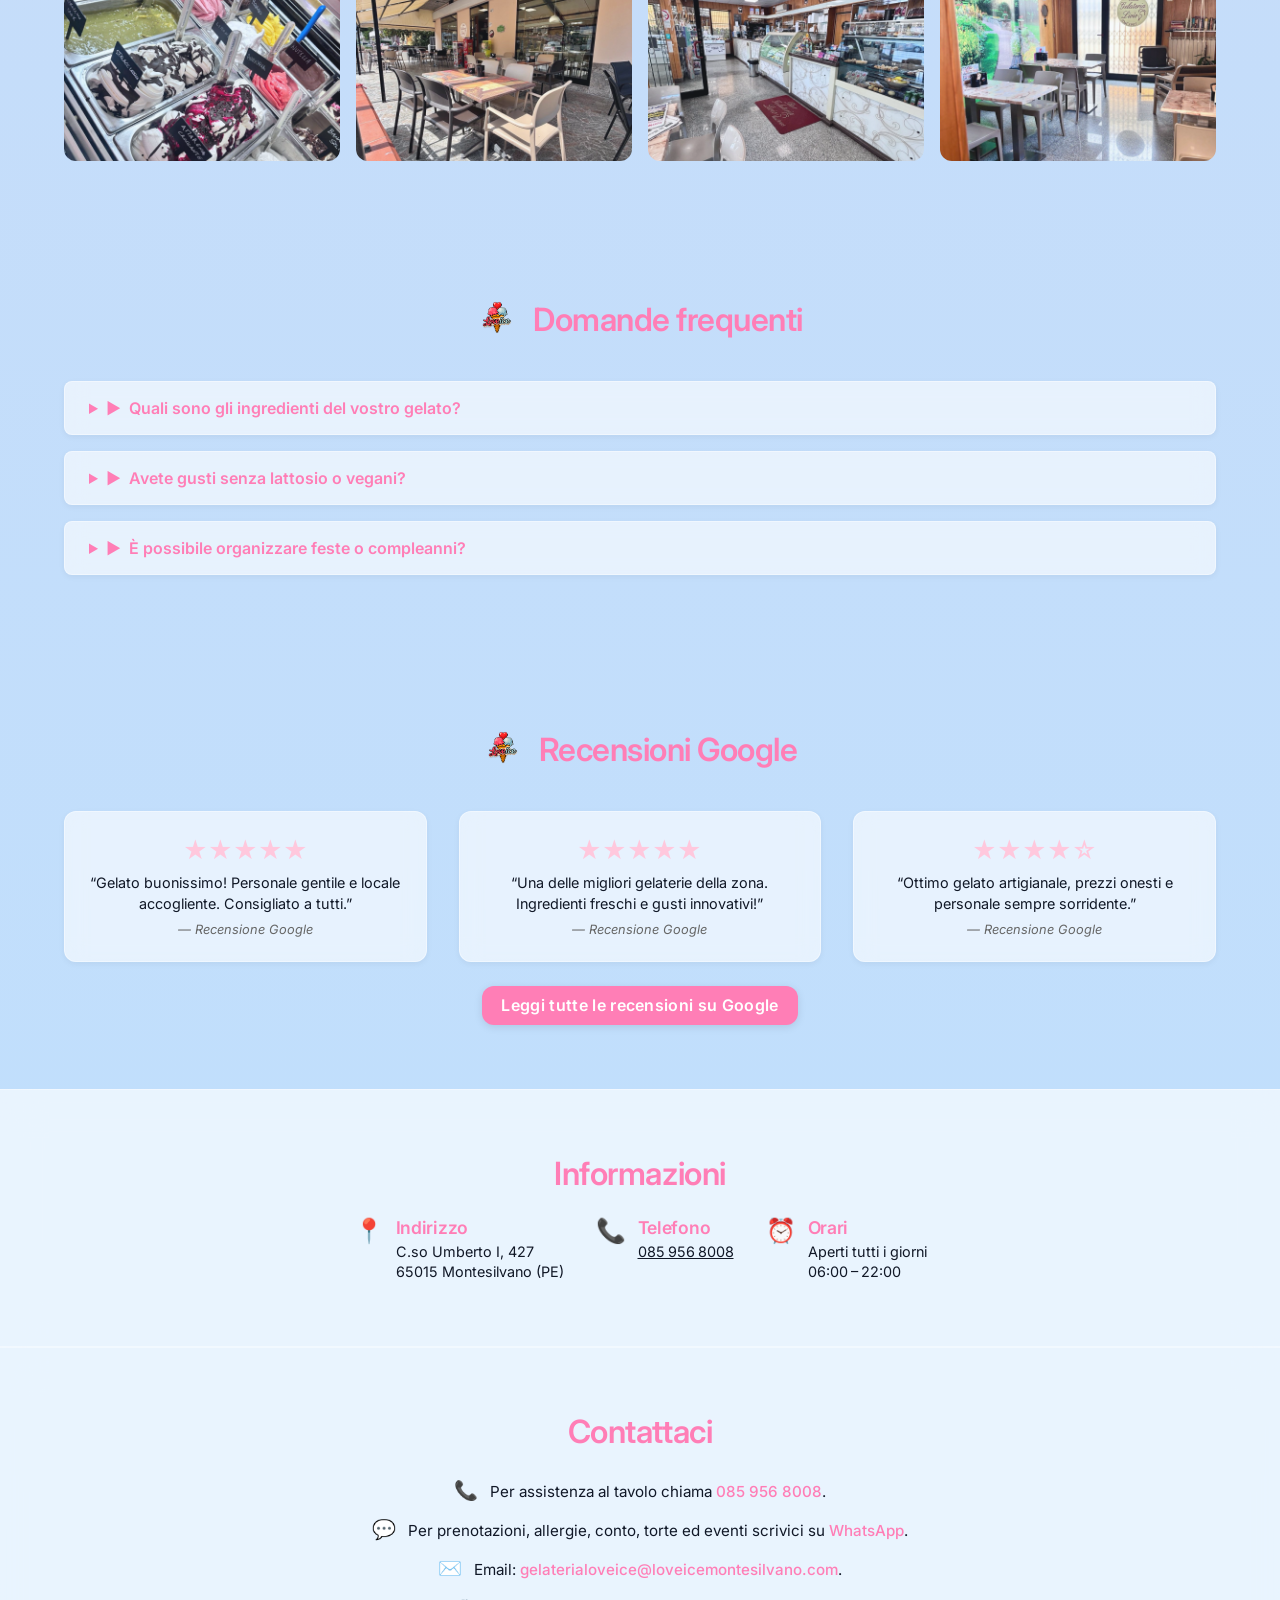
==== commit 645de605: "Add files via upload" ====
--- a/index.html
+++ b/index.html
@@ -9,7 +9,11 @@
 <!-- Site Styles -->
 <!-- Aggiungi un parametro di versione per forzare il ricaricamento della cache CSS -->
 <!-- Aggiorna la versione del CSS per forzare il ricaricamento della cache -->
-<link href="style.css?v=12" rel="stylesheet"/>
+<link href="style.css?v=13" rel="stylesheet"/>
+<link rel="icon" href="favicon.ico" sizes="any"/>
+<link rel="icon" type="image/png" sizes="512x512" href="images/favicon.png"/>
+<link rel="apple-touch-icon" href="images/favicon.png"/>
+<meta name="theme-color" content="#ff7eb6"/>
 </head>
 <body>
 <!-- Navigation bar -->
@@ -19,7 +23,7 @@
 <img alt="Logo Gelateria Love Ice" class="logo" src="images/logo_transparent.png"/>
 </a>
 <nav aria-label="Azioni principali" class="top-actions"><a class="nav-pill" href="index.html#home">Home</a>
-<a class="nav-pill nav-pill-primary" href="https://wa.me/393332537622?text=Ciao%20Love%20Ice%2C%20vorrei%20fare%20una%20prenotazione." rel="noopener noreferrer" target="_blank">Prenotazione</a>
+<a class="nav-pill" href="https://wa.me/393332537622?text=Ciao%20Love%20Ice%2C%20vorrei%20fare%20una%20prenotazione." rel="noopener noreferrer" target="_blank">Prenotazione</a>
 <a class="nav-pill" href="gelati_e_torte.html">Gelati &amp; Torte</a>
 <a class="nav-pill" href="index.html#menu">Menu</a>
 <a class="nav-pill" href="index.html#contatti">Contatti</a>
@@ -291,7 +295,7 @@
 <div class="item-content">
 <h3>BeShake Pistacchio</h3>
 <p>Pistacchio cremoso con gelato artigianale e croccante granella di pistacchio.</p>
-<span class="price">€5,50</span>
+<span class="price">€5,00</span>
 </div>
 </div>
 <div class="menu-item">
@@ -323,7 +327,7 @@
 <div class="item-content">
 <h3>BeShake Brownie Cioccolato</h3>
 <p>Milkshake al brownie con gelato al cioccolato e panna montata.</p>
-<span class="price">€5,50</span>
+<span class="price">€5,00</span>
 </div>
 </div>
 <!-- BeShake Fragola -->
@@ -561,7 +565,7 @@
 </div>
 <div class="drink-item">
 <h3>Cappuccino Speciale</h3>
-<p>Cappuccino arricchito con panna o aromi.</p>
+<p>Cappuccino preparato con latte di soia, avena o Zymil, per una pausa cremosa e leggera.</p>
 <span class="price">€3,00</span>
 </div>
 <div class="drink-item">
@@ -571,7 +575,7 @@
 </div>
 <div class="drink-item">
 <h3>Latte Macchiato Speciale</h3>
-<p>Latte macchiato arricchito con sciroppi.</p>
+<p>Latte macchiato preparato con latte di soia, avena o Zymil.</p>
 <span class="price">€1,80</span>
 </div>
 <div class="drink-item">
@@ -586,8 +590,8 @@
 </div>
 <div class="drink-item">
 <h3>Vetrino Speciale</h3>
-<p>Piccolo cappuccino servito nel bicchiere.</p>
-<span class="price">€1,20</span>
+<p>Vetrino preparato con latte di soia, avena o Zymil.</p>
+<span class="price">€1,60</span>
 </div>
 <div class="drink-item">
 <h3>Cioccolata Calda</h3>
@@ -602,16 +606,16 @@
 <div class="drink-item">
 <h3>Caffè con Panna</h3>
 <p>Espresso con panna montata.</p>
-<span class="price">€1,20</span>
+<span class="price">€2,00</span>
 </div>
 <div class="drink-item">
 <h3>Vetrino Love Ice</h3>
-<p>Caffè servito in bicchiere con crema.</p>
-<span class="price">€1,40</span>
-</div>
-<div class="drink-item">
-<h3>Caffè Love Ice</h3>
-<p>Espresso con crema chantilly e topping.</p>
+<p>Caffè con una pallina di gelato, topping e panna montata.</p>
+<span class="price">€4,00</span>
+</div>
+<div class="drink-item">
+<h3>Caffè con Gelato</h3>
+<p>Espresso servito con una pallina di gelato artigianale.</p>
 <span class="price">€2,00</span>
 </div>
 <div class="drink-item">
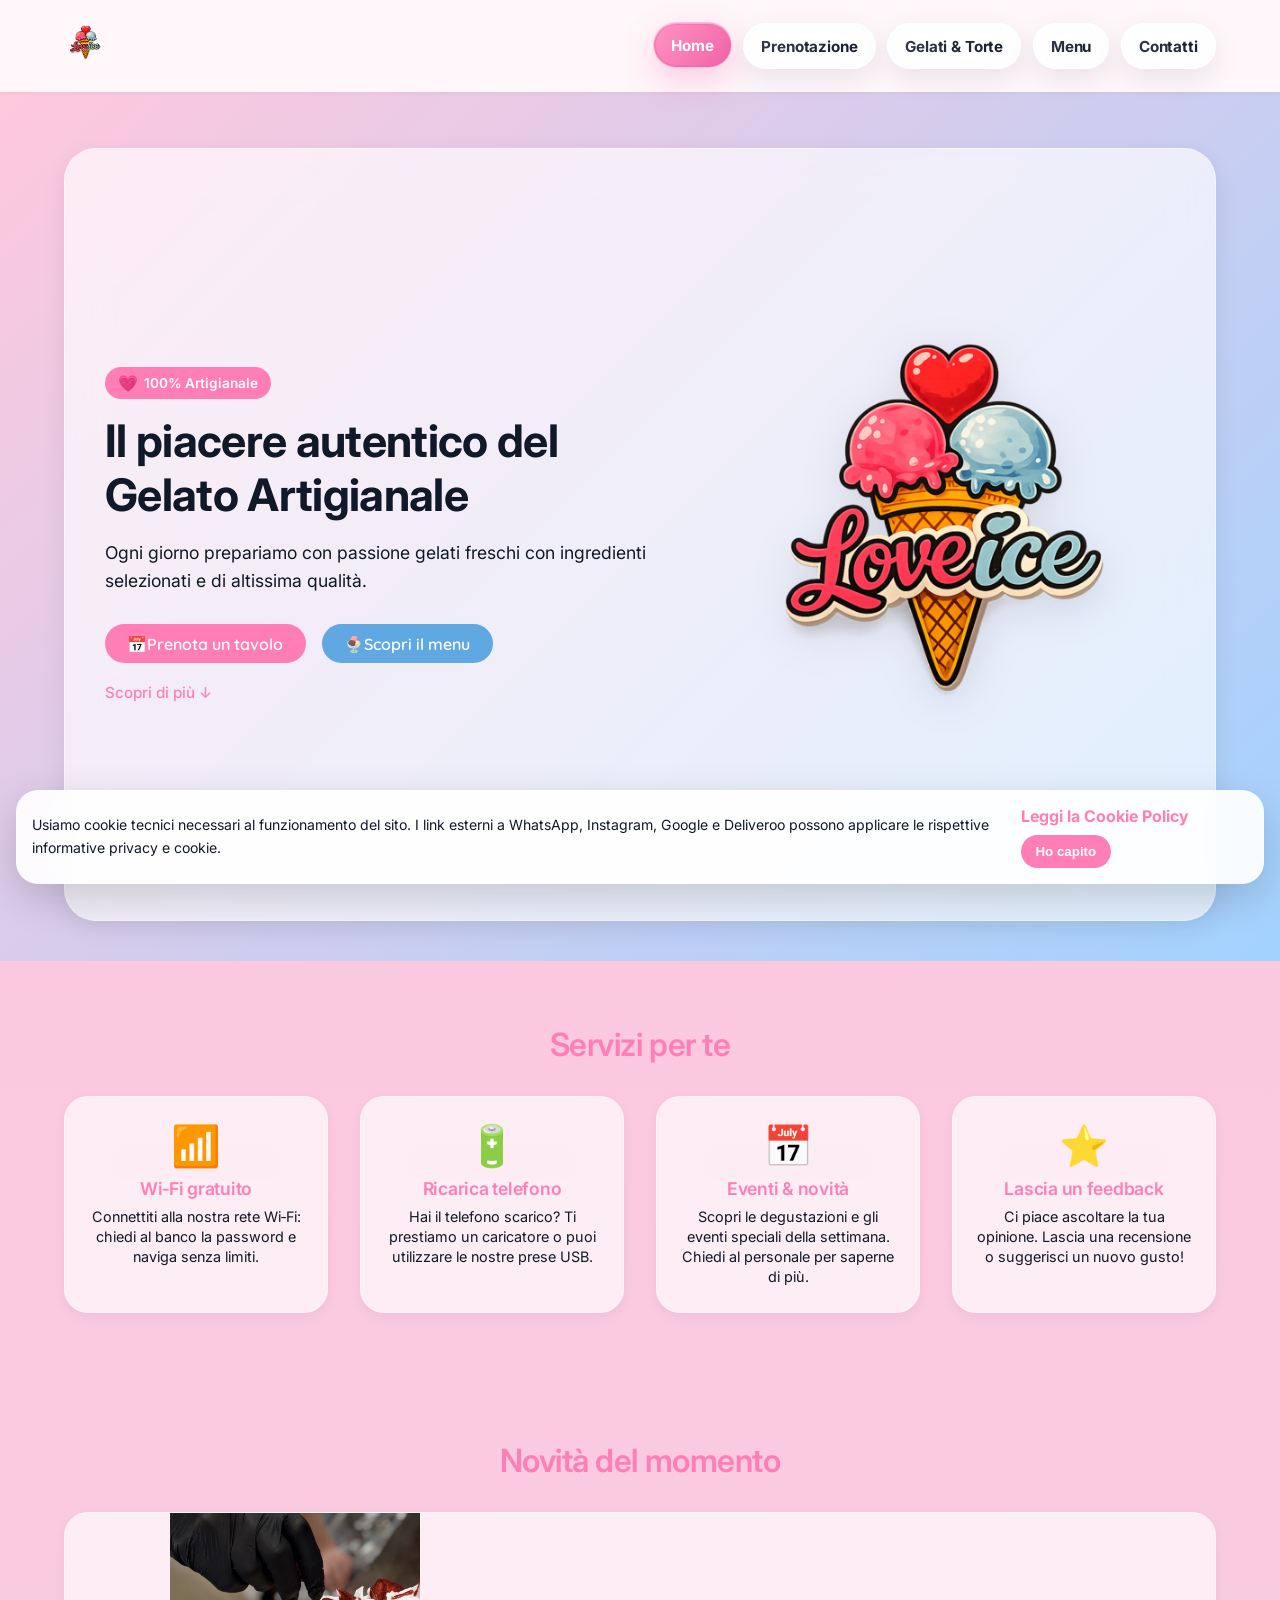
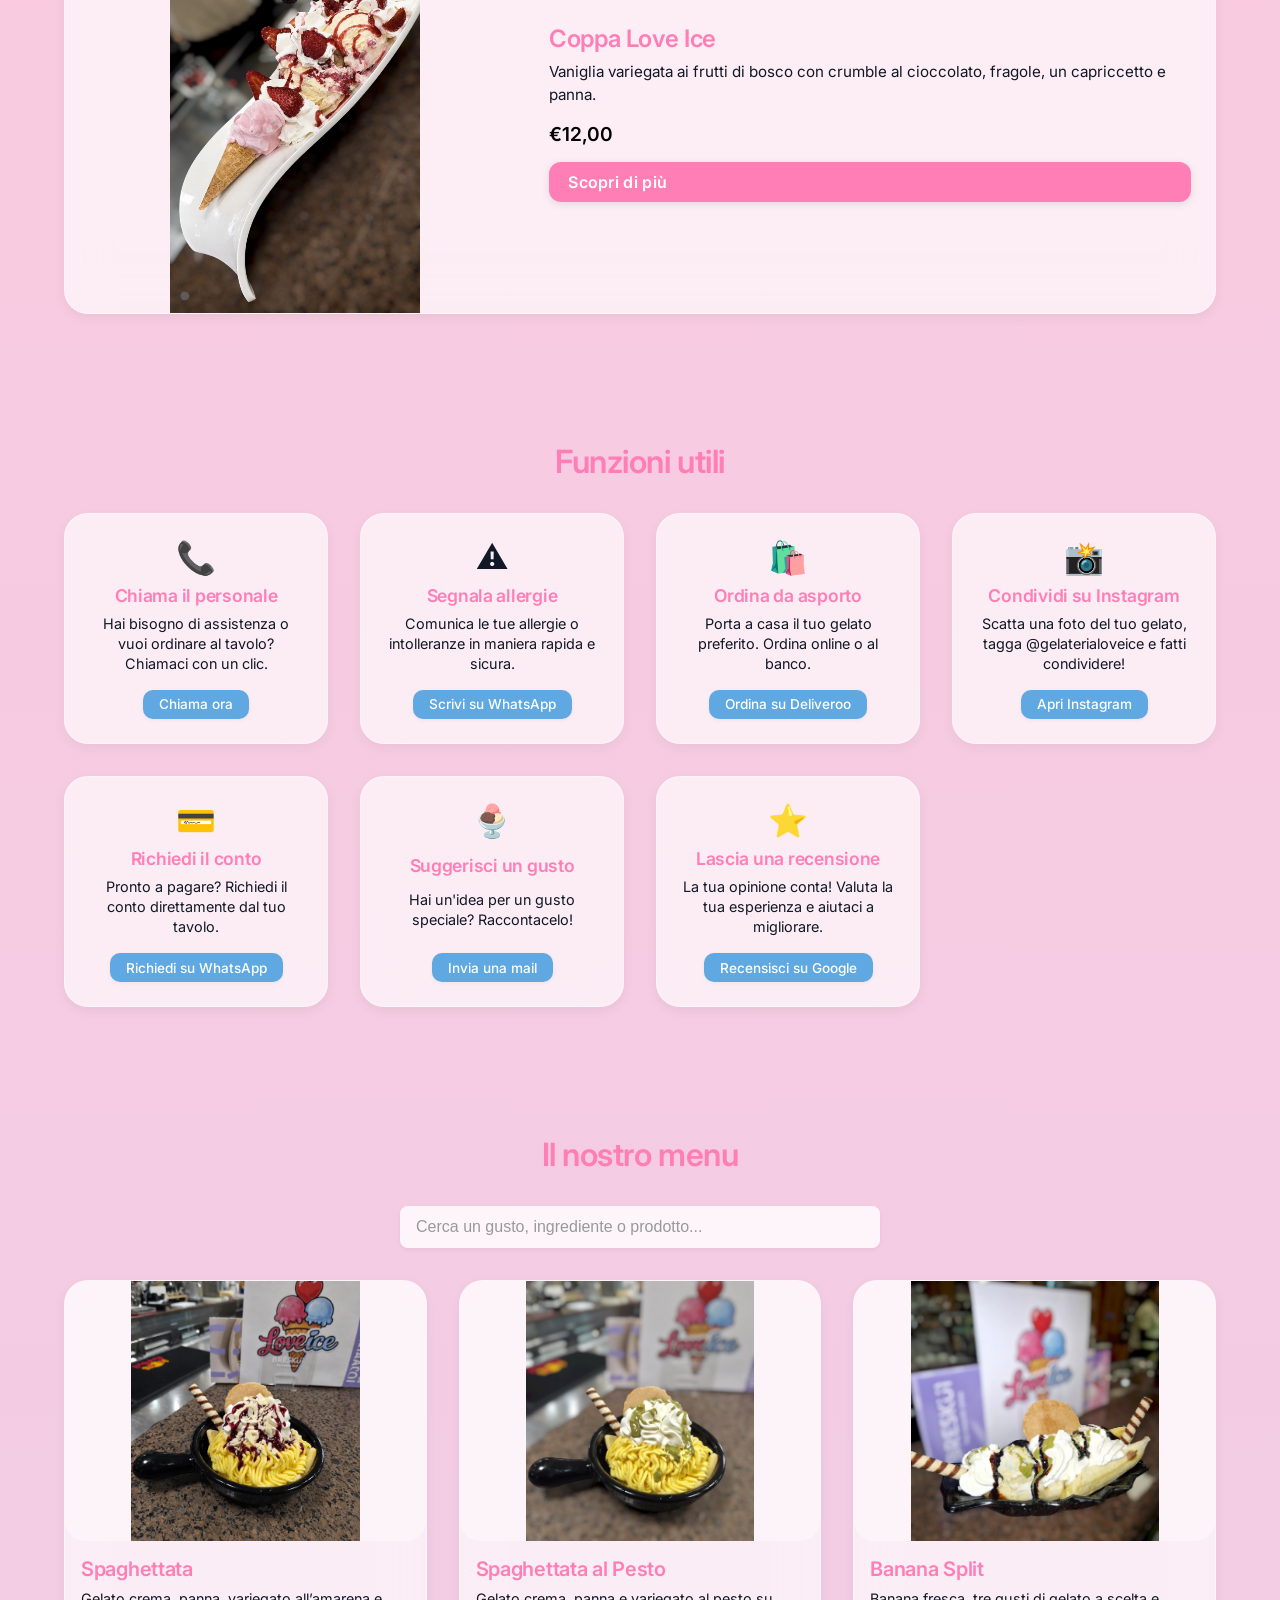
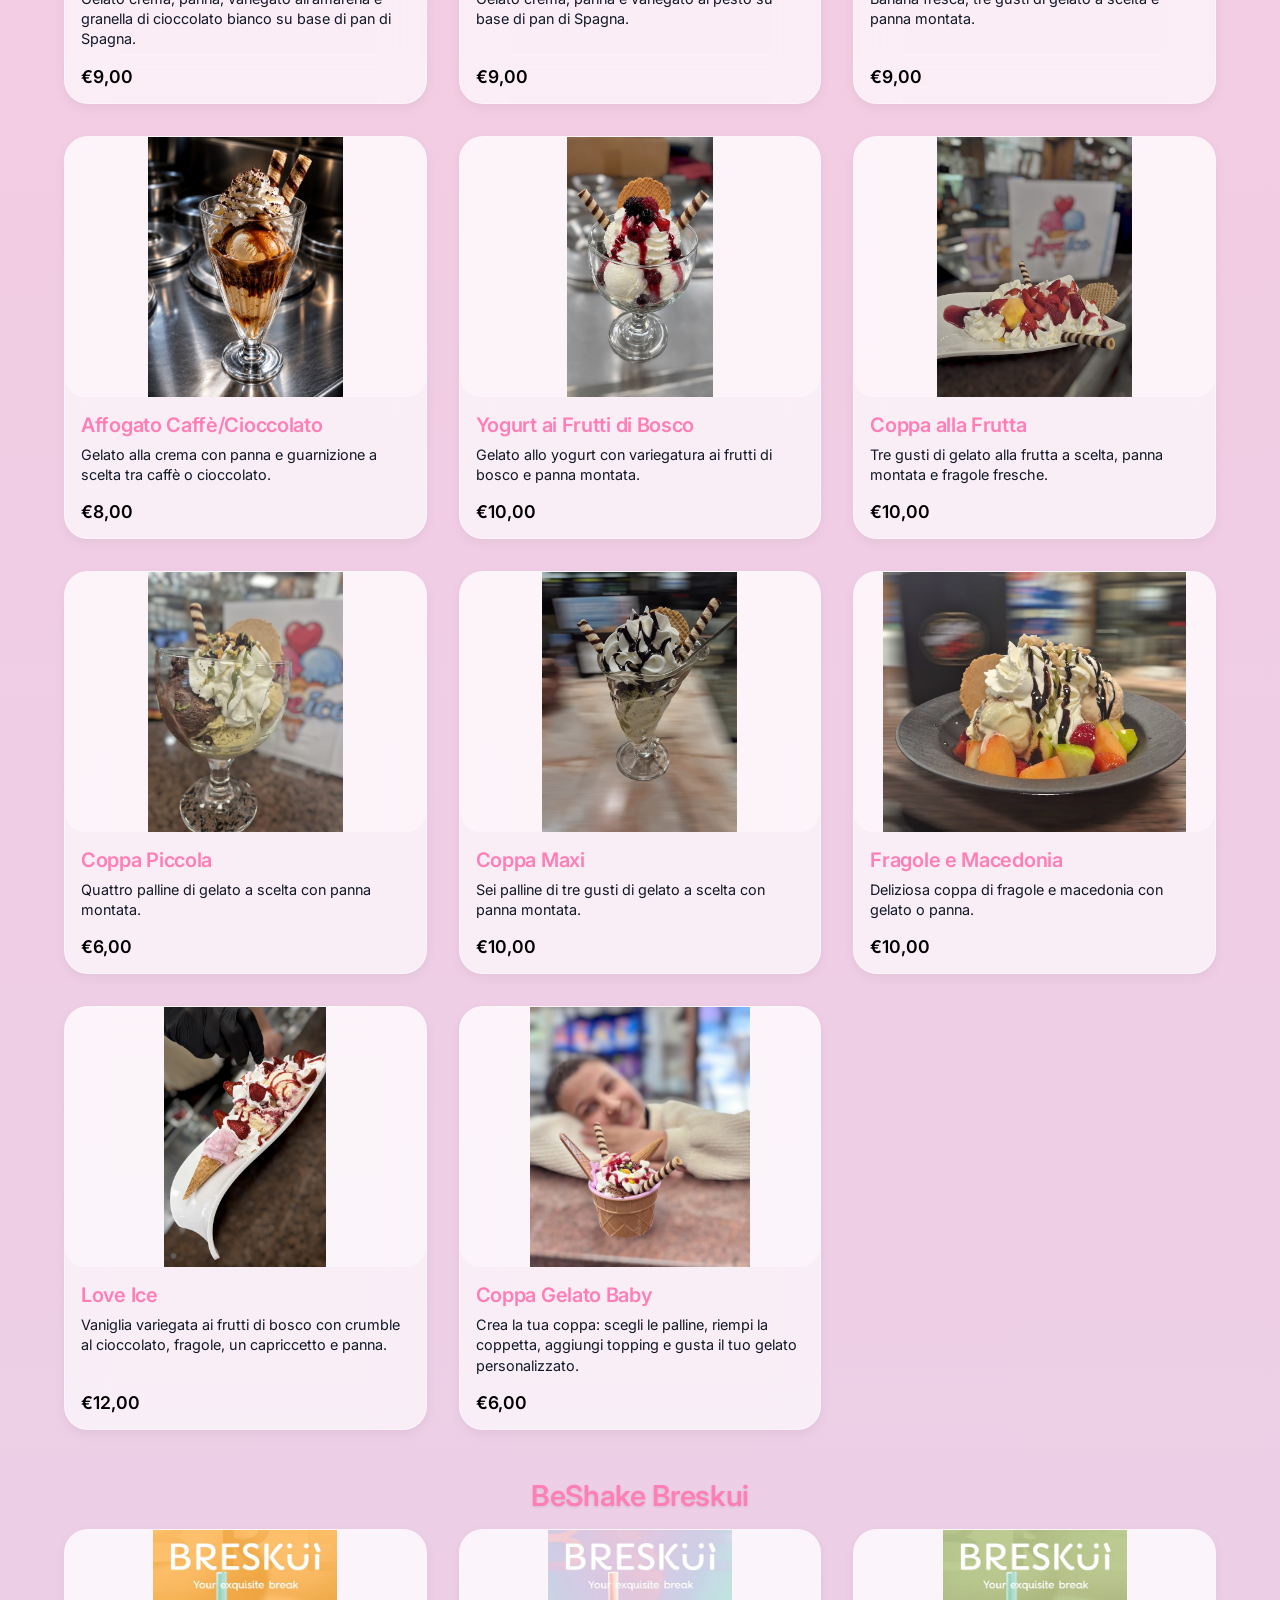
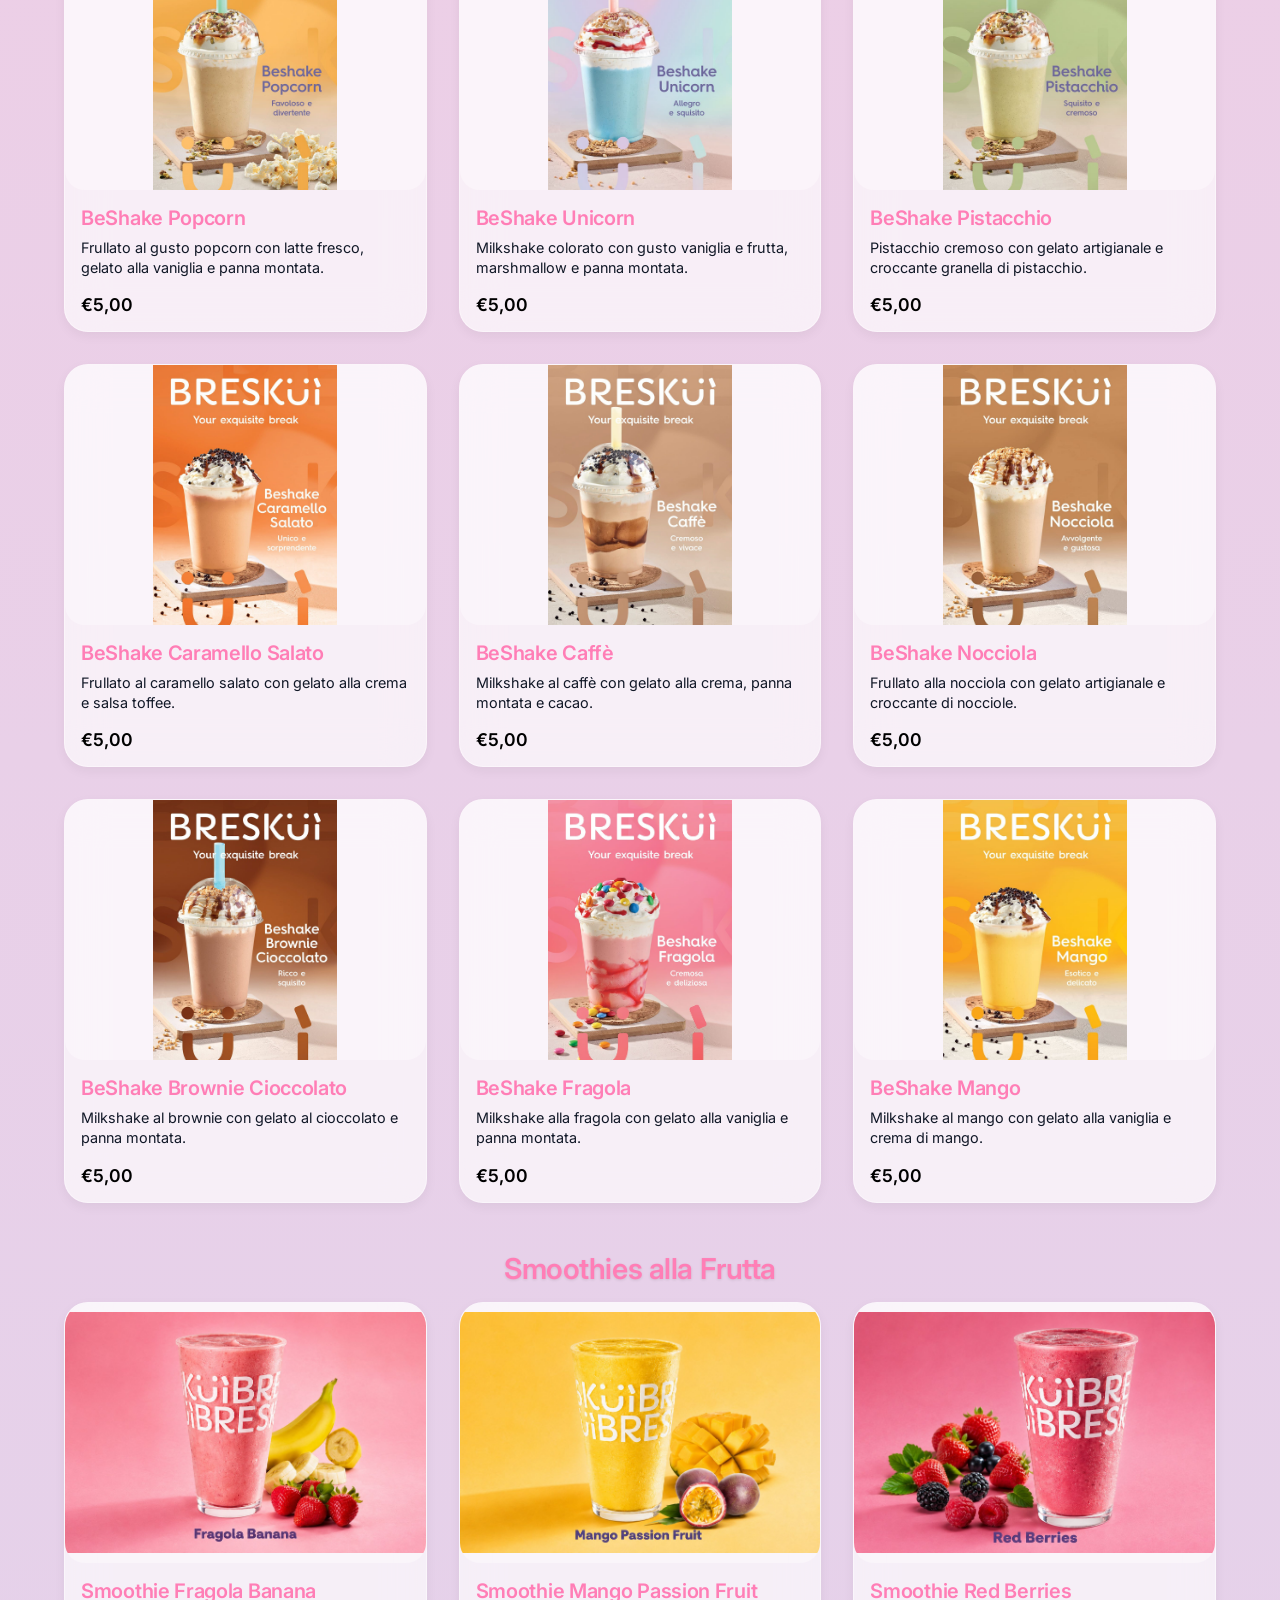
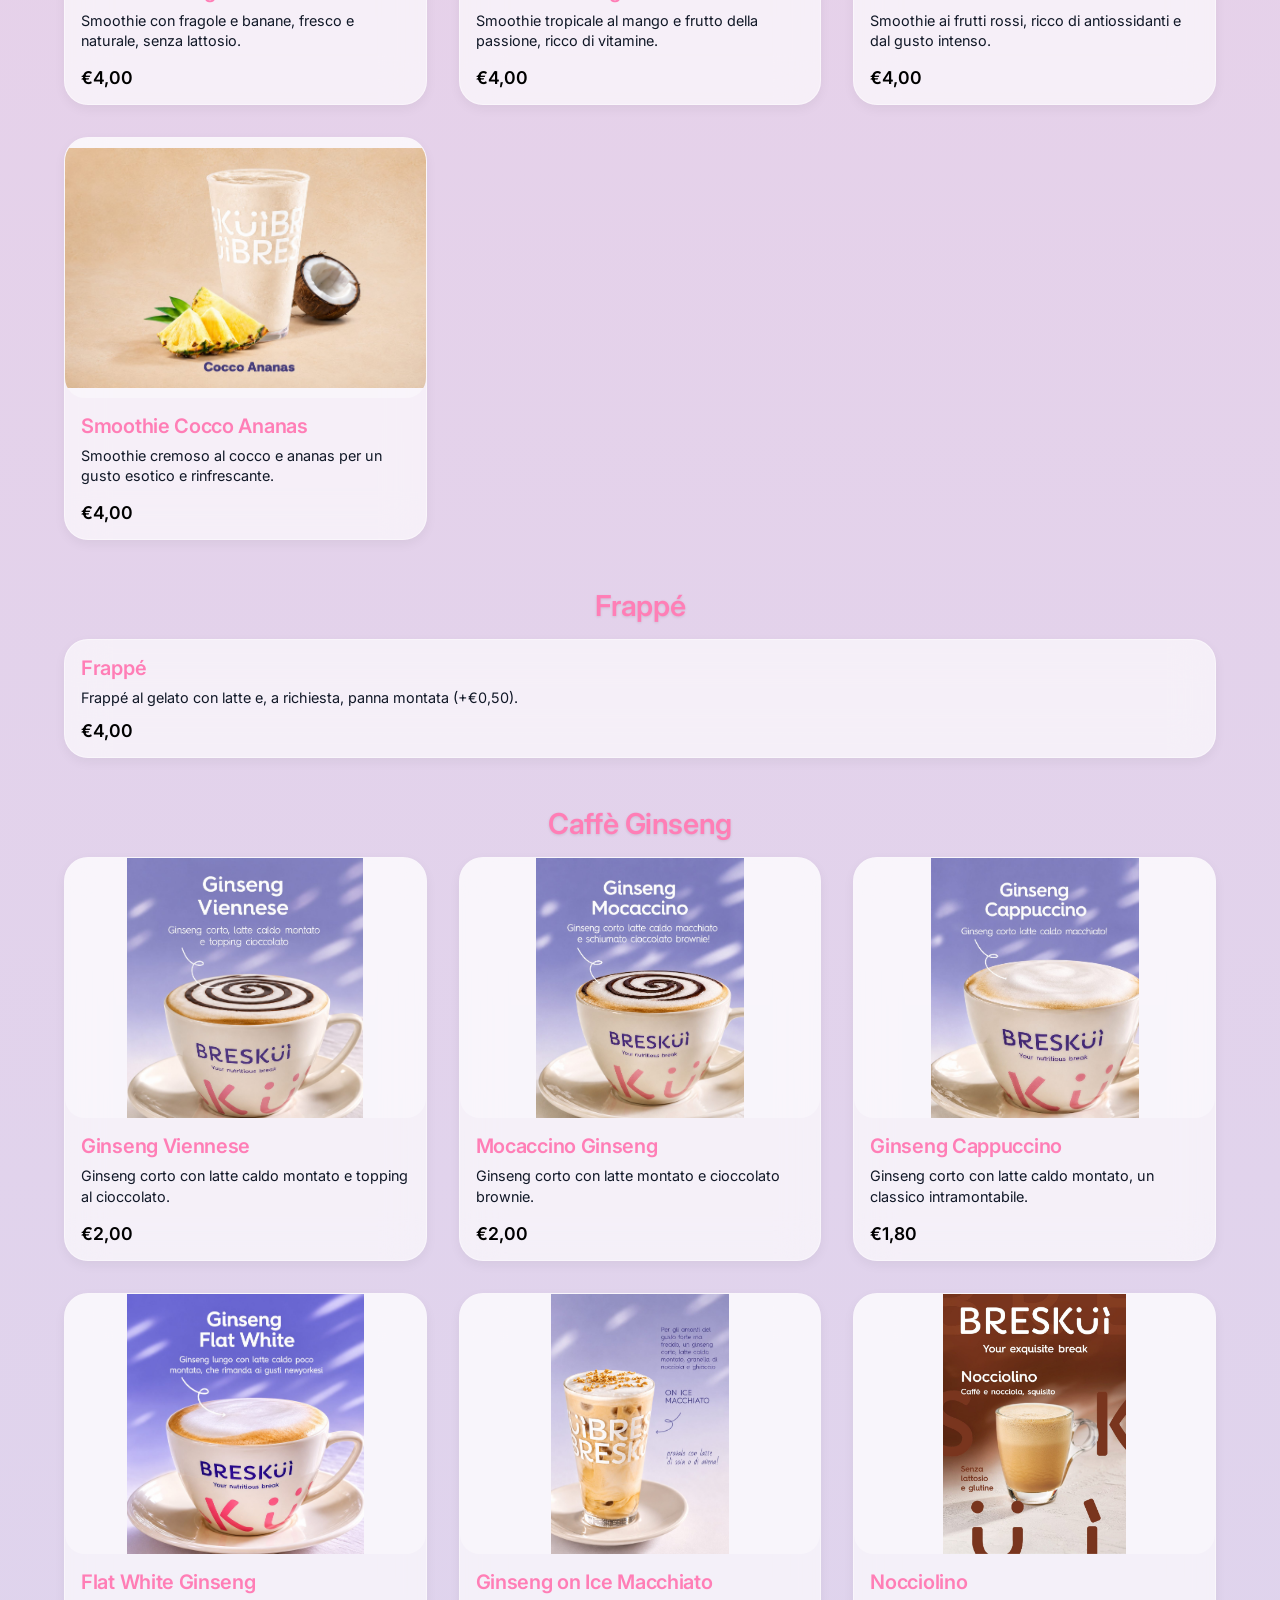
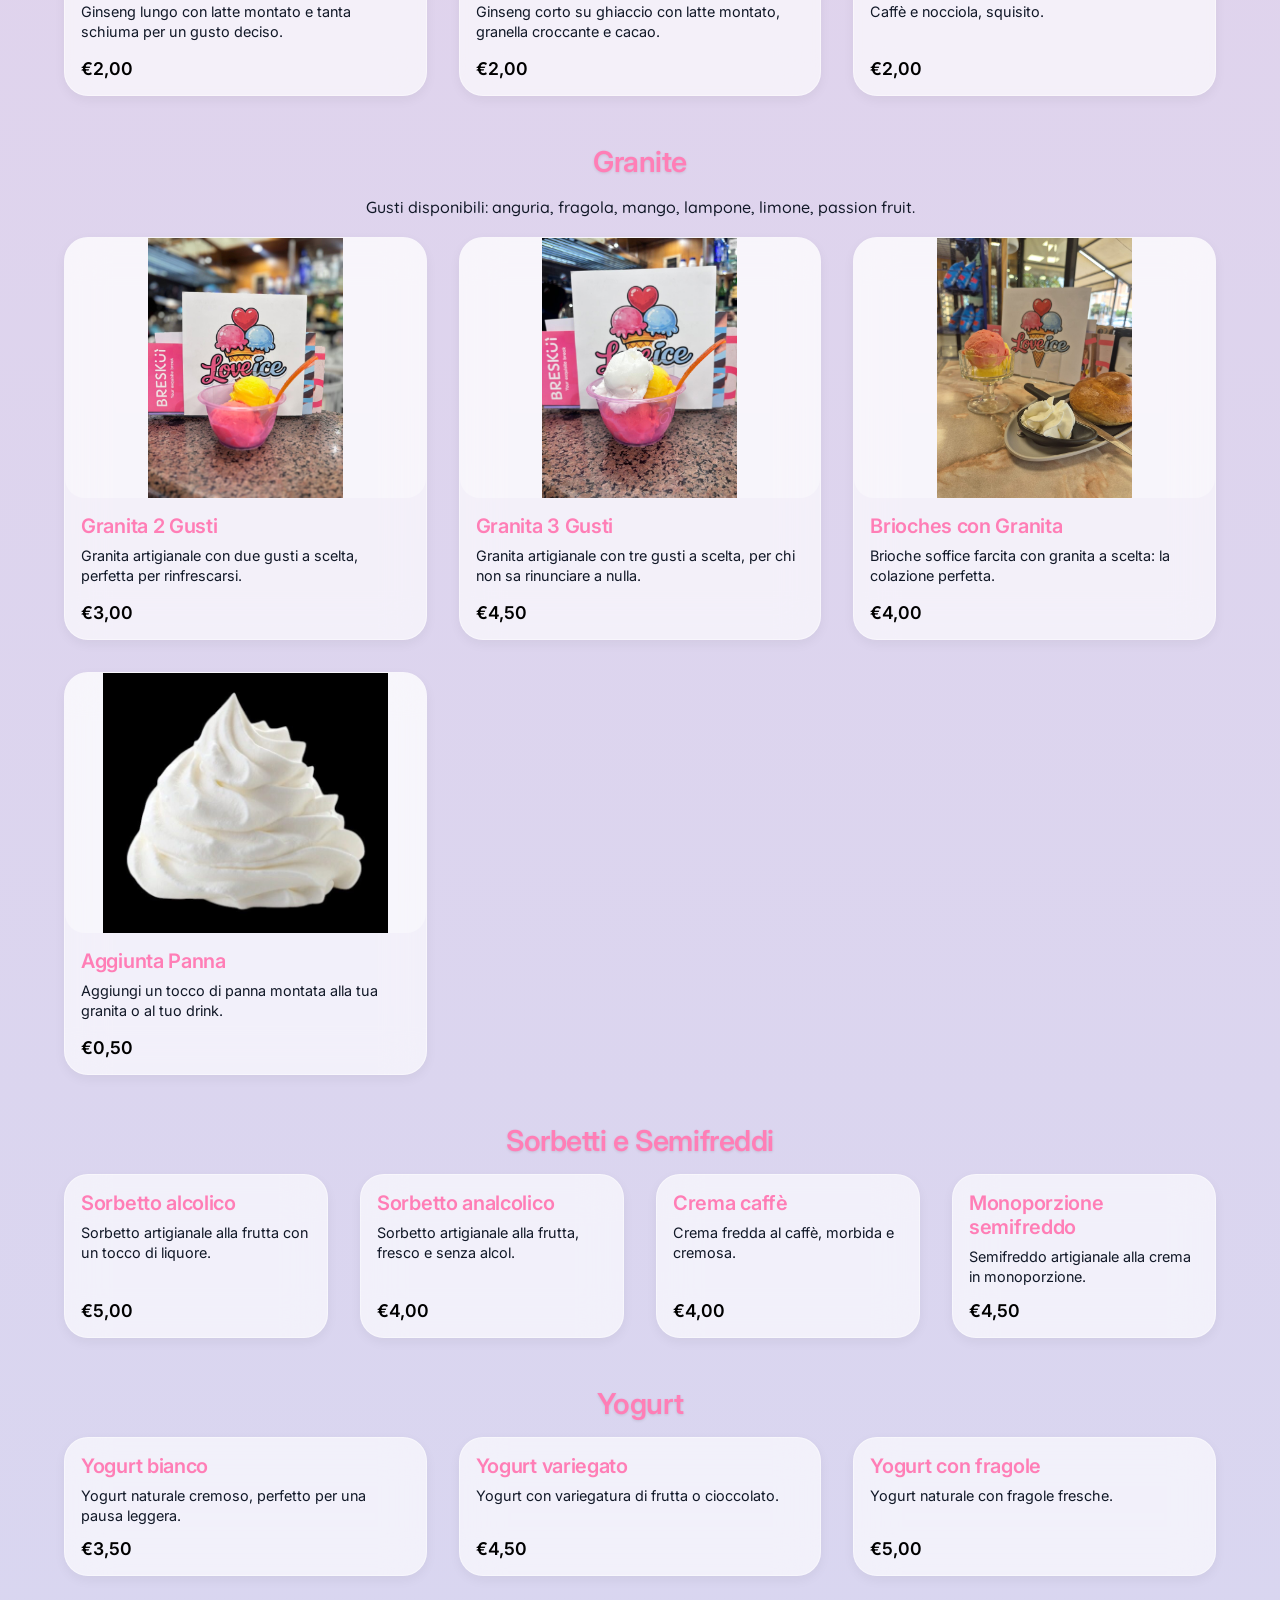
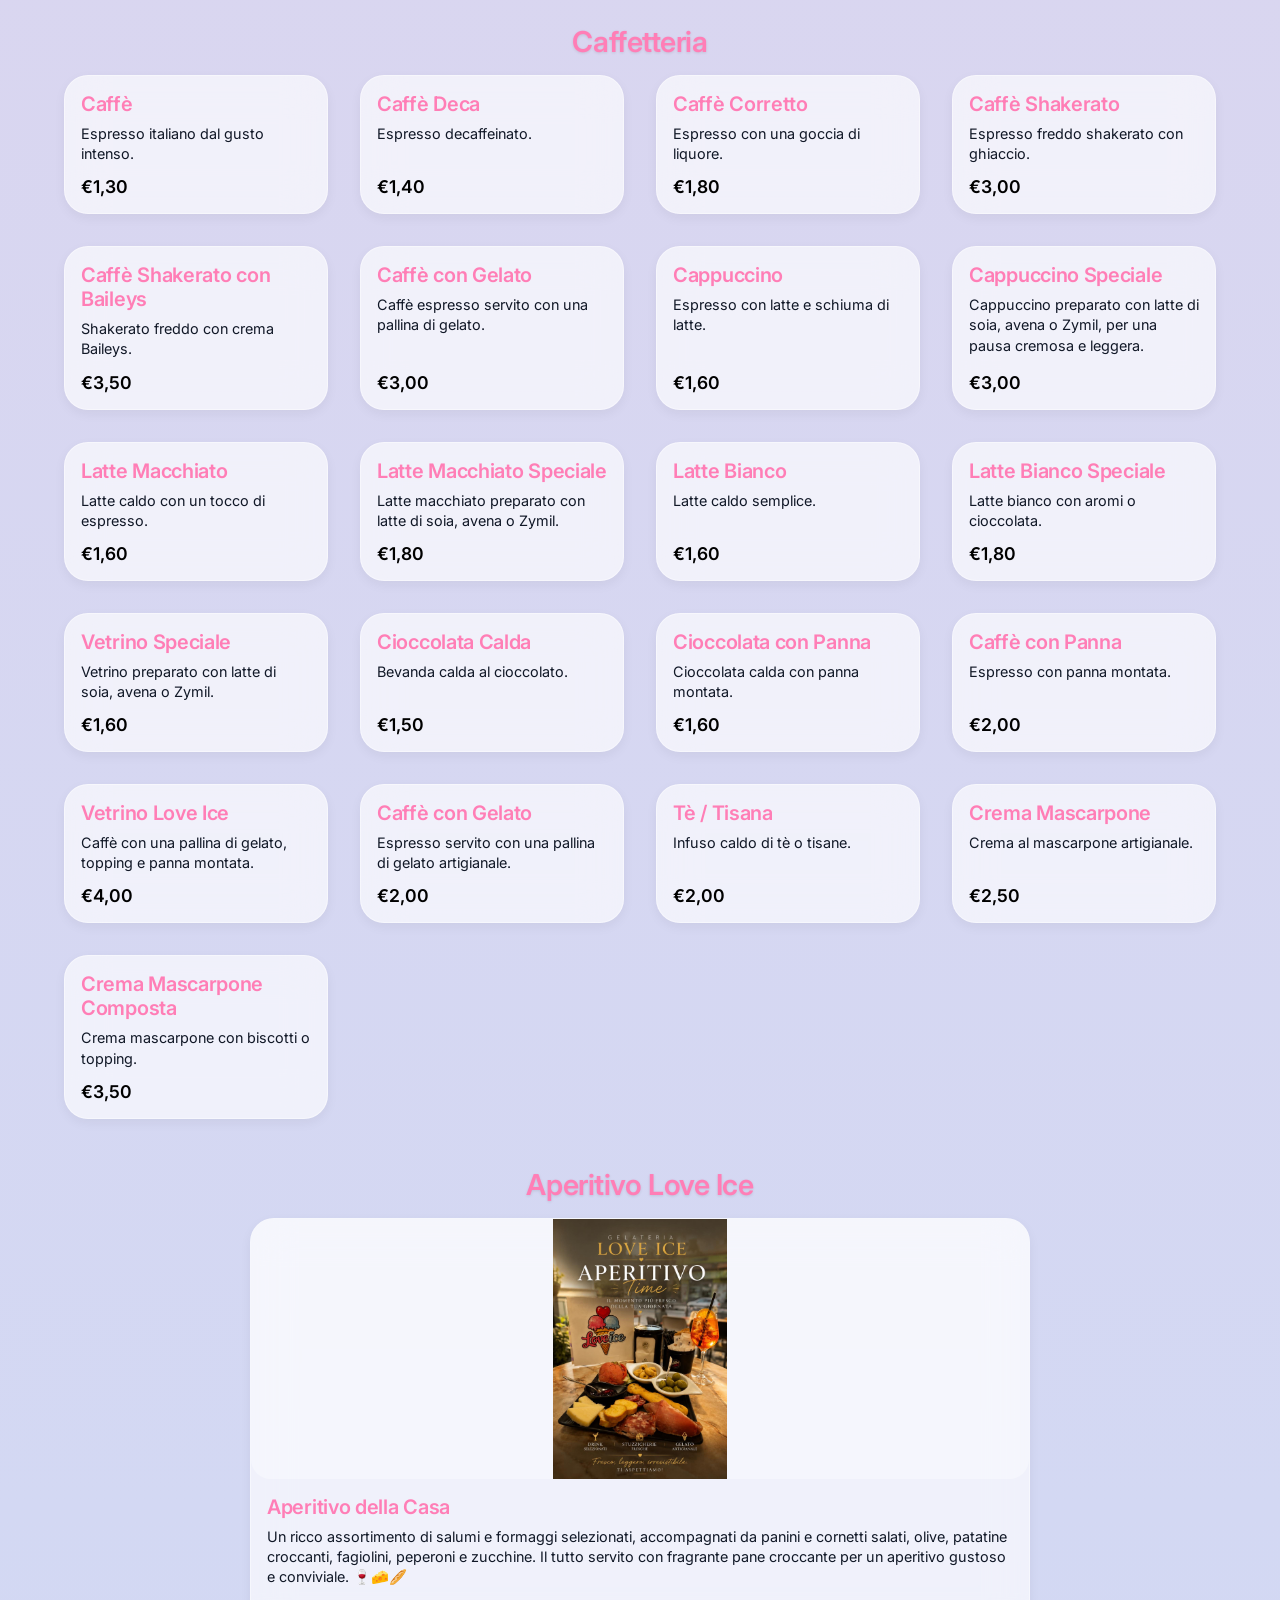
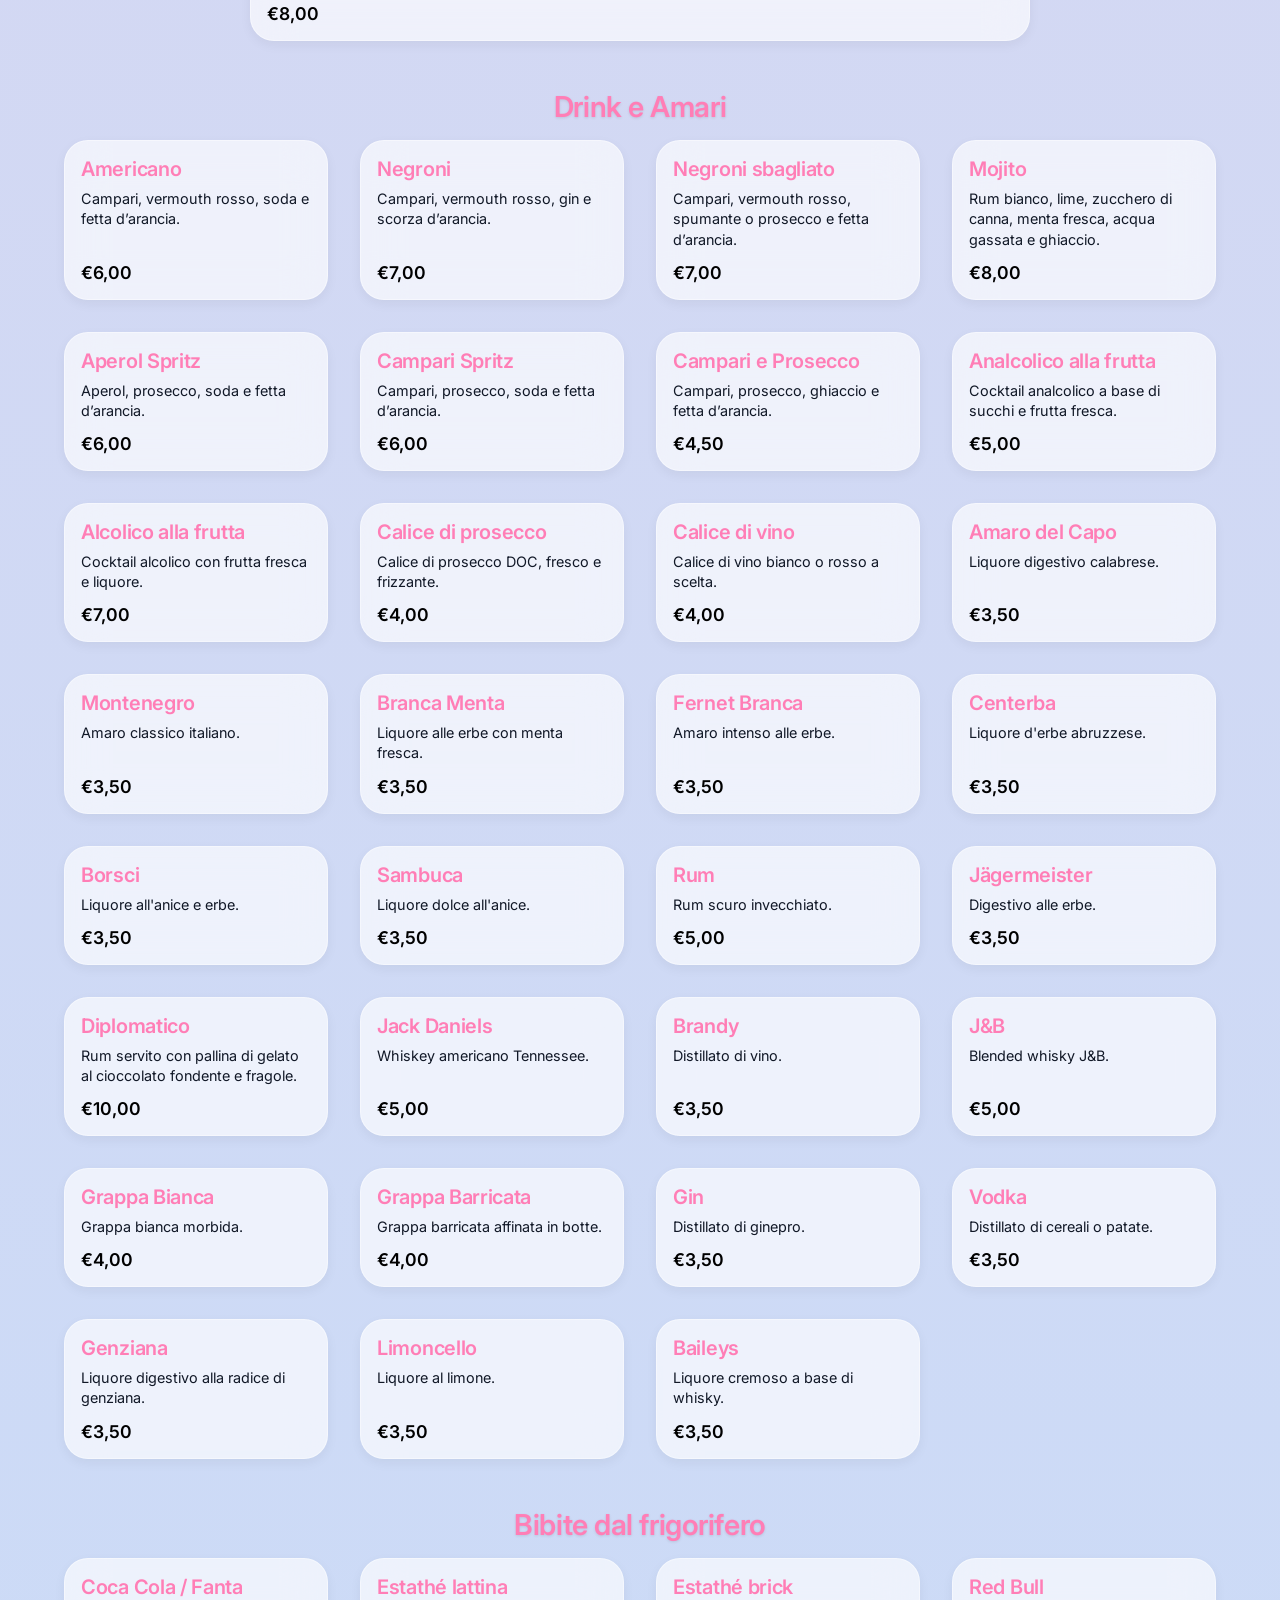
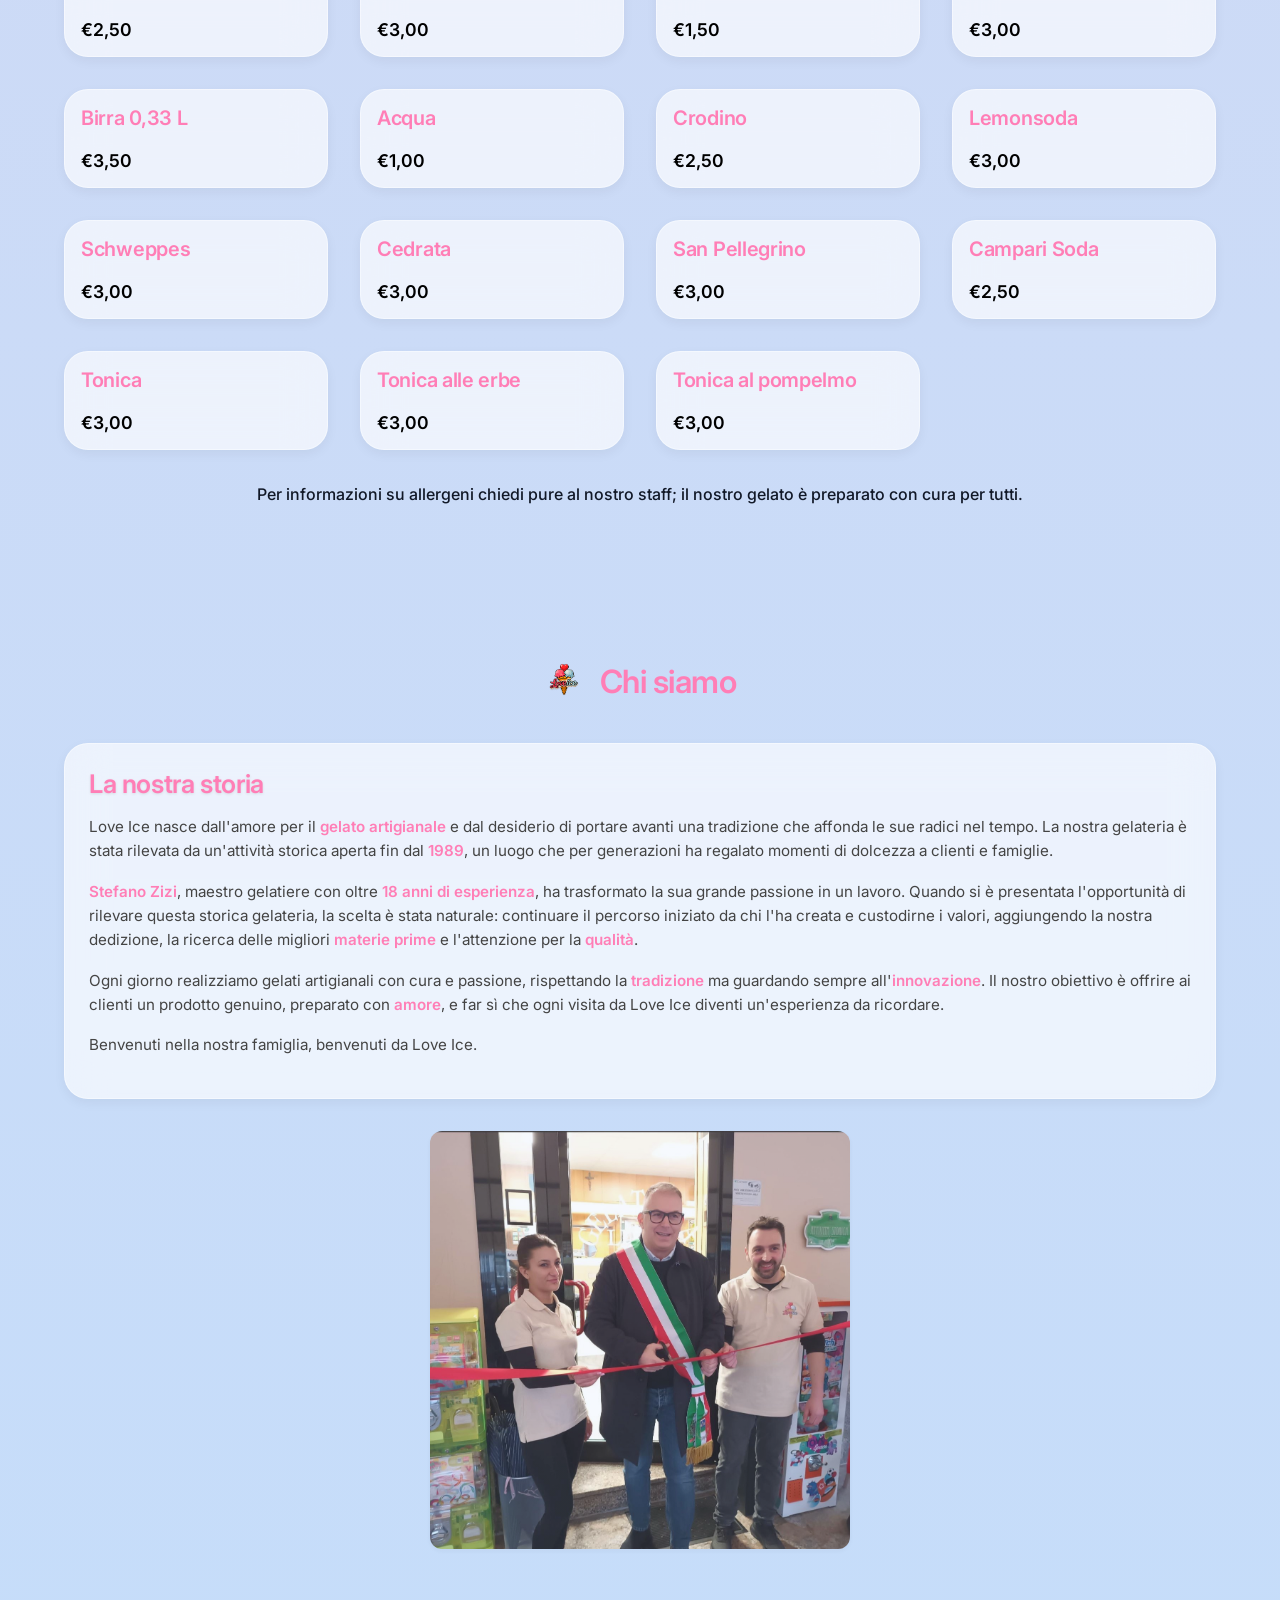
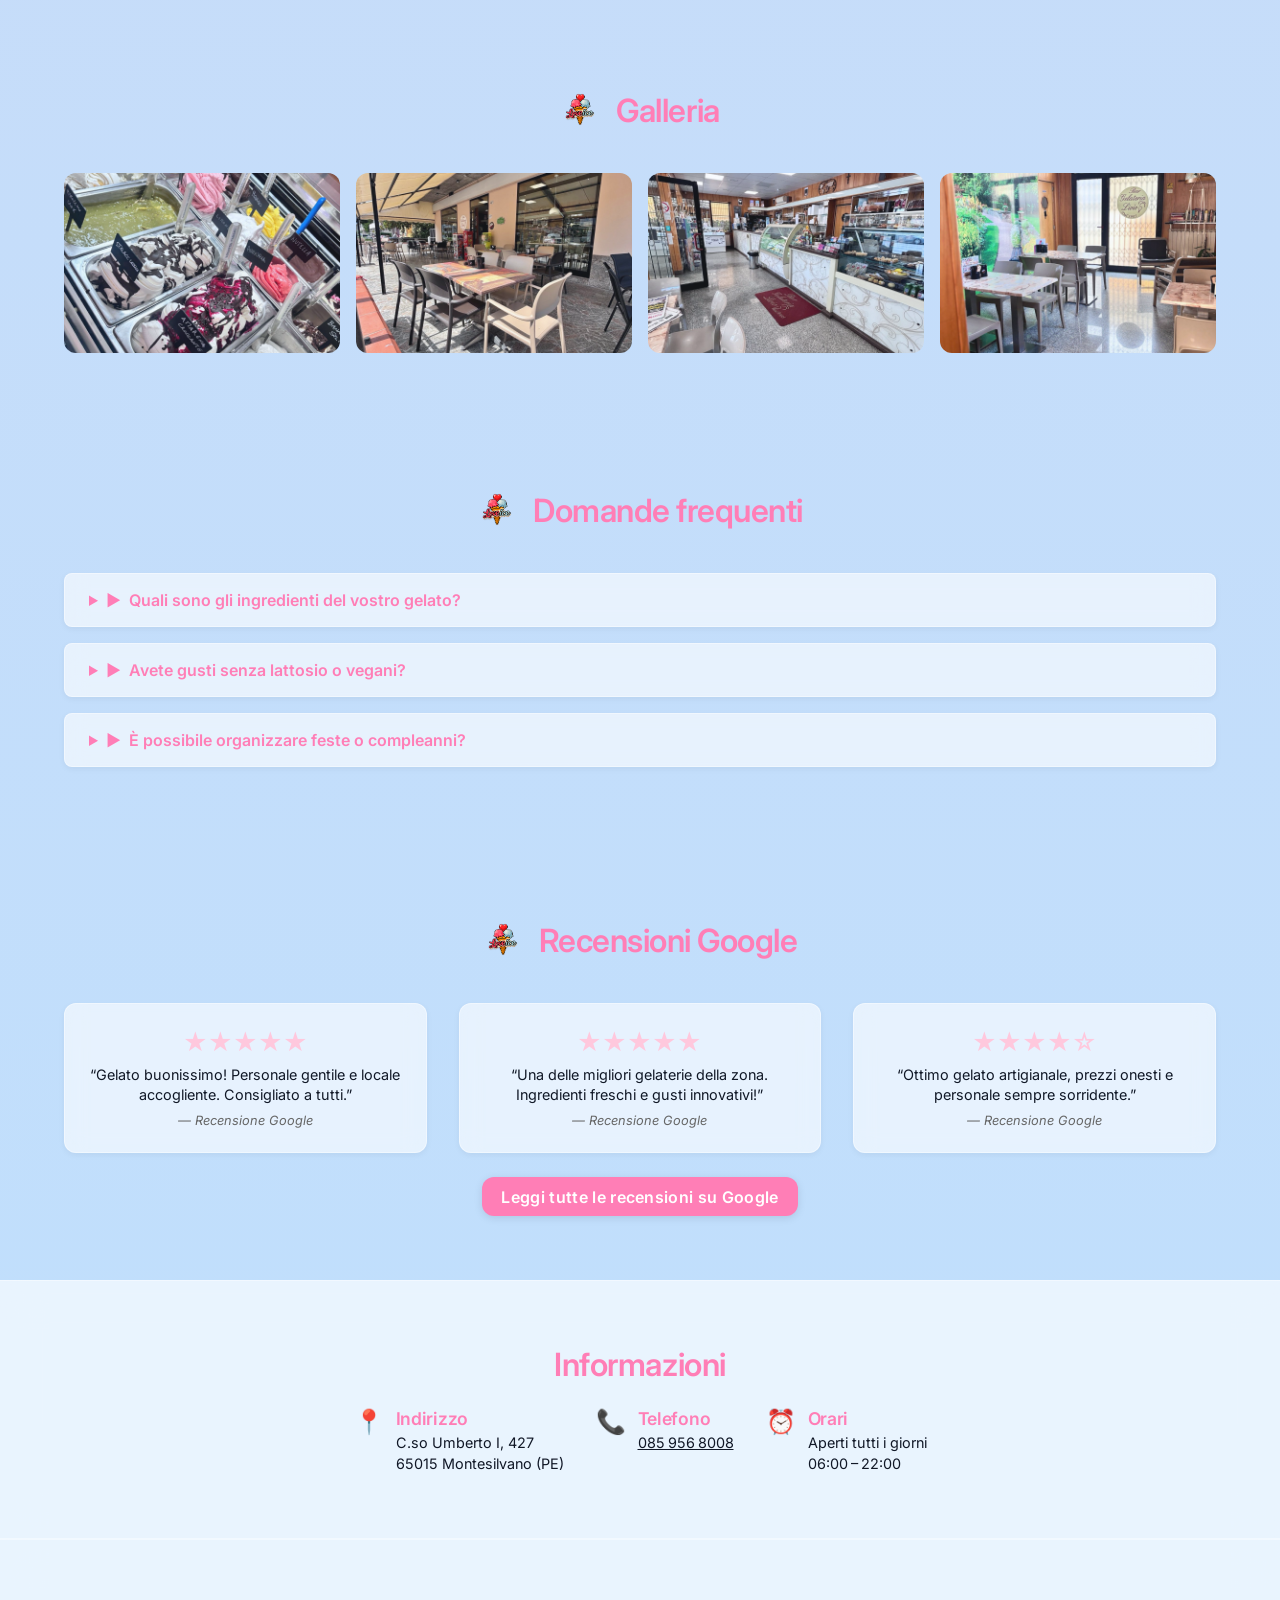
==== commit cf444973: "Add files via upload" ====
--- a/index.html
+++ b/index.html
@@ -546,16 +546,21 @@
 <div class="drink-item">
 <h3>Caffè Corretto</h3>
 <p>Espresso con una goccia di liquore.</p>
-<span class="price">€1,50</span>
+<span class="price">€1,80</span>
 </div>
 <div class="drink-item">
 <h3>Caffè Shakerato</h3>
 <p>Espresso freddo shakerato con ghiaccio.</p>
-<span class="price">€1,80</span>
+<span class="price">€3,00</span>
 </div>
 <div class="drink-item">
 <h3>Caffè Shakerato con Baileys</h3>
 <p>Shakerato freddo con crema Baileys.</p>
+<span class="price">€3,50</span>
+</div>
+<div class="drink-item">
+<h3>Caffè con Gelato</h3>
+<p>Caffè espresso servito con una pallina di gelato.</p>
 <span class="price">€3,00</span>
 </div>
 <div class="drink-item">
@@ -752,8 +757,8 @@
 </div>
 <div class="drink-item">
 <h3>Diplomatico</h3>
-<p>Rum Diplomatico Reserva.</p>
-<span class="price">€3,50</span>
+<p>Rum servito con pallina di gelato al cioccolato fondente e fragole.</p>
+<span class="price">€10,00</span>
 </div>
 <div class="drink-item">
 <h3>Jack Daniels</h3>
@@ -768,7 +773,7 @@
 <div class="drink-item">
 <h3>J&amp;B</h3>
 <p>Blended whisky J&amp;B.</p>
-<span class="price">€3,50</span>
+<span class="price">€5,00</span>
 </div>
 <div class="drink-item">
 <h3>Grappa Bianca</h3>
--- a/style.css
+++ b/style.css
@@ -1924,7 +1924,7 @@
 }
 
 
-/* ===== Final polish: 4-button Apple navbar + description cards ===== */
+/* ===== Final polish: 5-button Apple navbar + description cards ===== */
 .top-actions {
   display: flex;
   align-items: center;
@@ -2008,3 +2008,45 @@
   background: rgba(255,255,255,.55);
   max-height: 620px;
 }
+
+
+/* ===== Contact nav final adjustment ===== */
+@media (max-width: 768px) {
+  .top-actions { justify-content: flex-start; max-width: calc(100vw - 92px); }
+  .nav-pill { flex: 0 0 auto; }
+}
+@media (max-width: 430px) {
+  .nav-pill { min-height: 36px; padding: .5rem .58rem; font-size: .66rem; }
+}
+
+
+/* Dynamic active navbar Love Ice */
+.nav-pill.active,
+.nav-pill[aria-current="page"] {
+  color: #fff;
+  background: linear-gradient(135deg, var(--primary-color), #f062a7);
+  border-color: rgba(255,255,255,.58);
+  box-shadow: 0 12px 32px rgba(240, 98, 167, .30), inset 0 1px 0 rgba(255,255,255,.35);
+  transform: translateY(-1px);
+}
+.nav-pill.active:hover,
+.nav-pill[aria-current="page"]:hover,
+.nav-pill.active:focus-visible,
+.nav-pill[aria-current="page"]:focus-visible {
+  color: #fff;
+  background: linear-gradient(135deg, #ff7eb6, #e9559b);
+  box-shadow: 0 14px 36px rgba(240, 98, 167, .36), inset 0 1px 0 rgba(255,255,255,.42);
+}
+.nav-pill {
+  position: relative;
+  overflow: hidden;
+}
+.nav-pill::after {
+  content: "";
+  position: absolute;
+  inset: 2px;
+  border-radius: inherit;
+  background: linear-gradient(120deg, rgba(255,255,255,.36), rgba(255,255,255,0));
+  opacity: .45;
+  pointer-events: none;
+}
